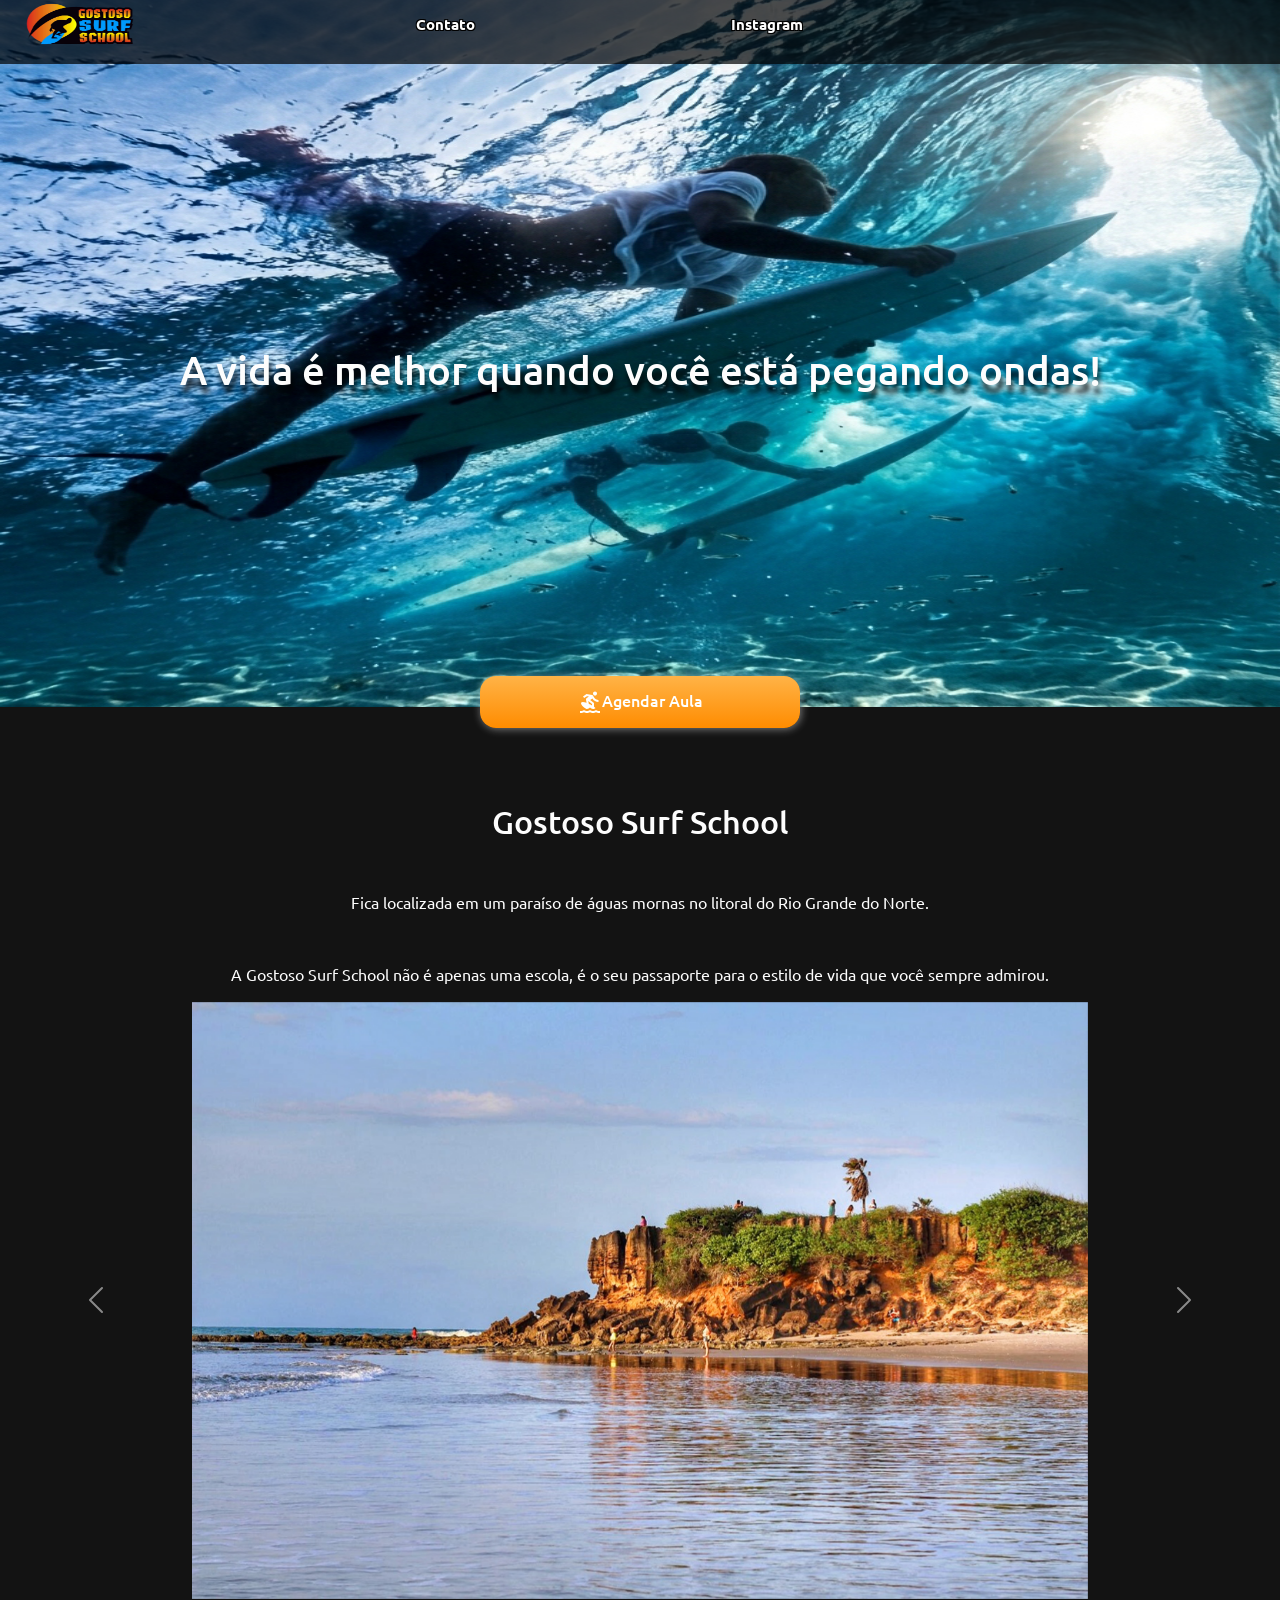
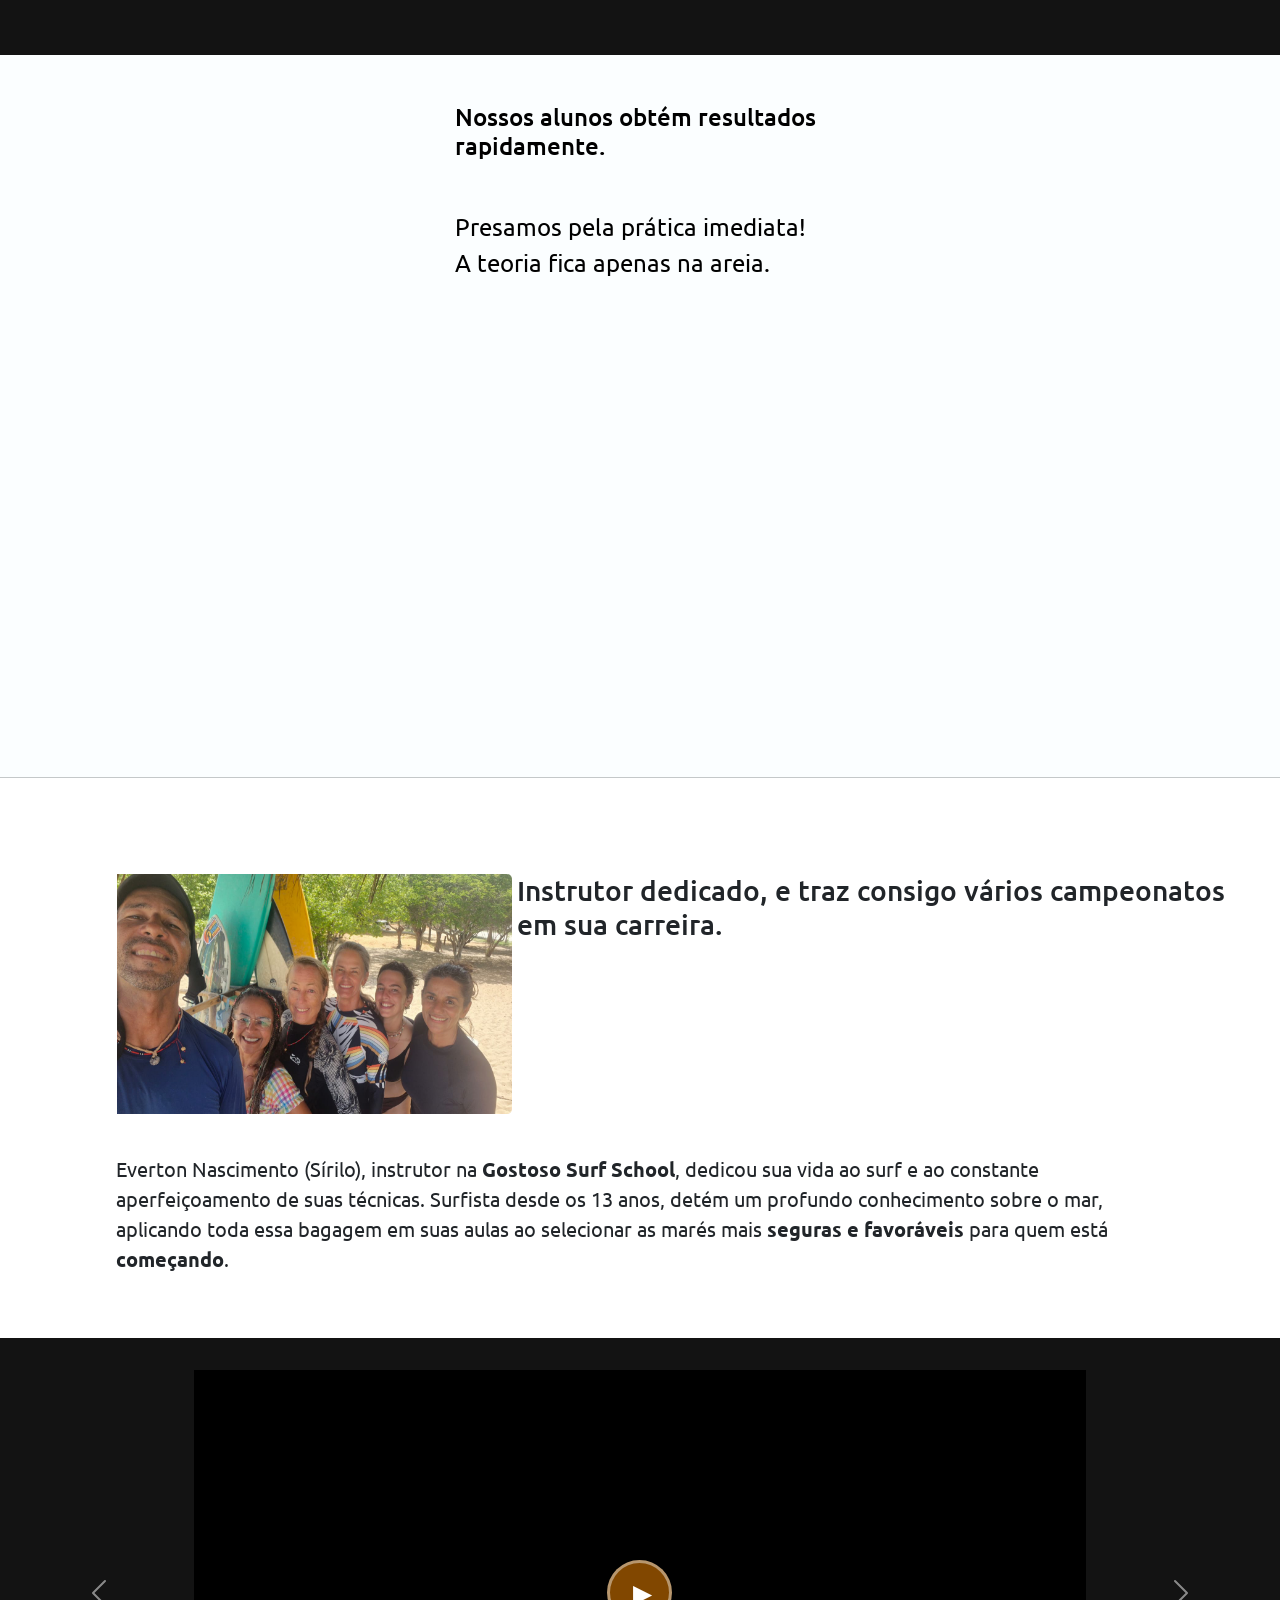
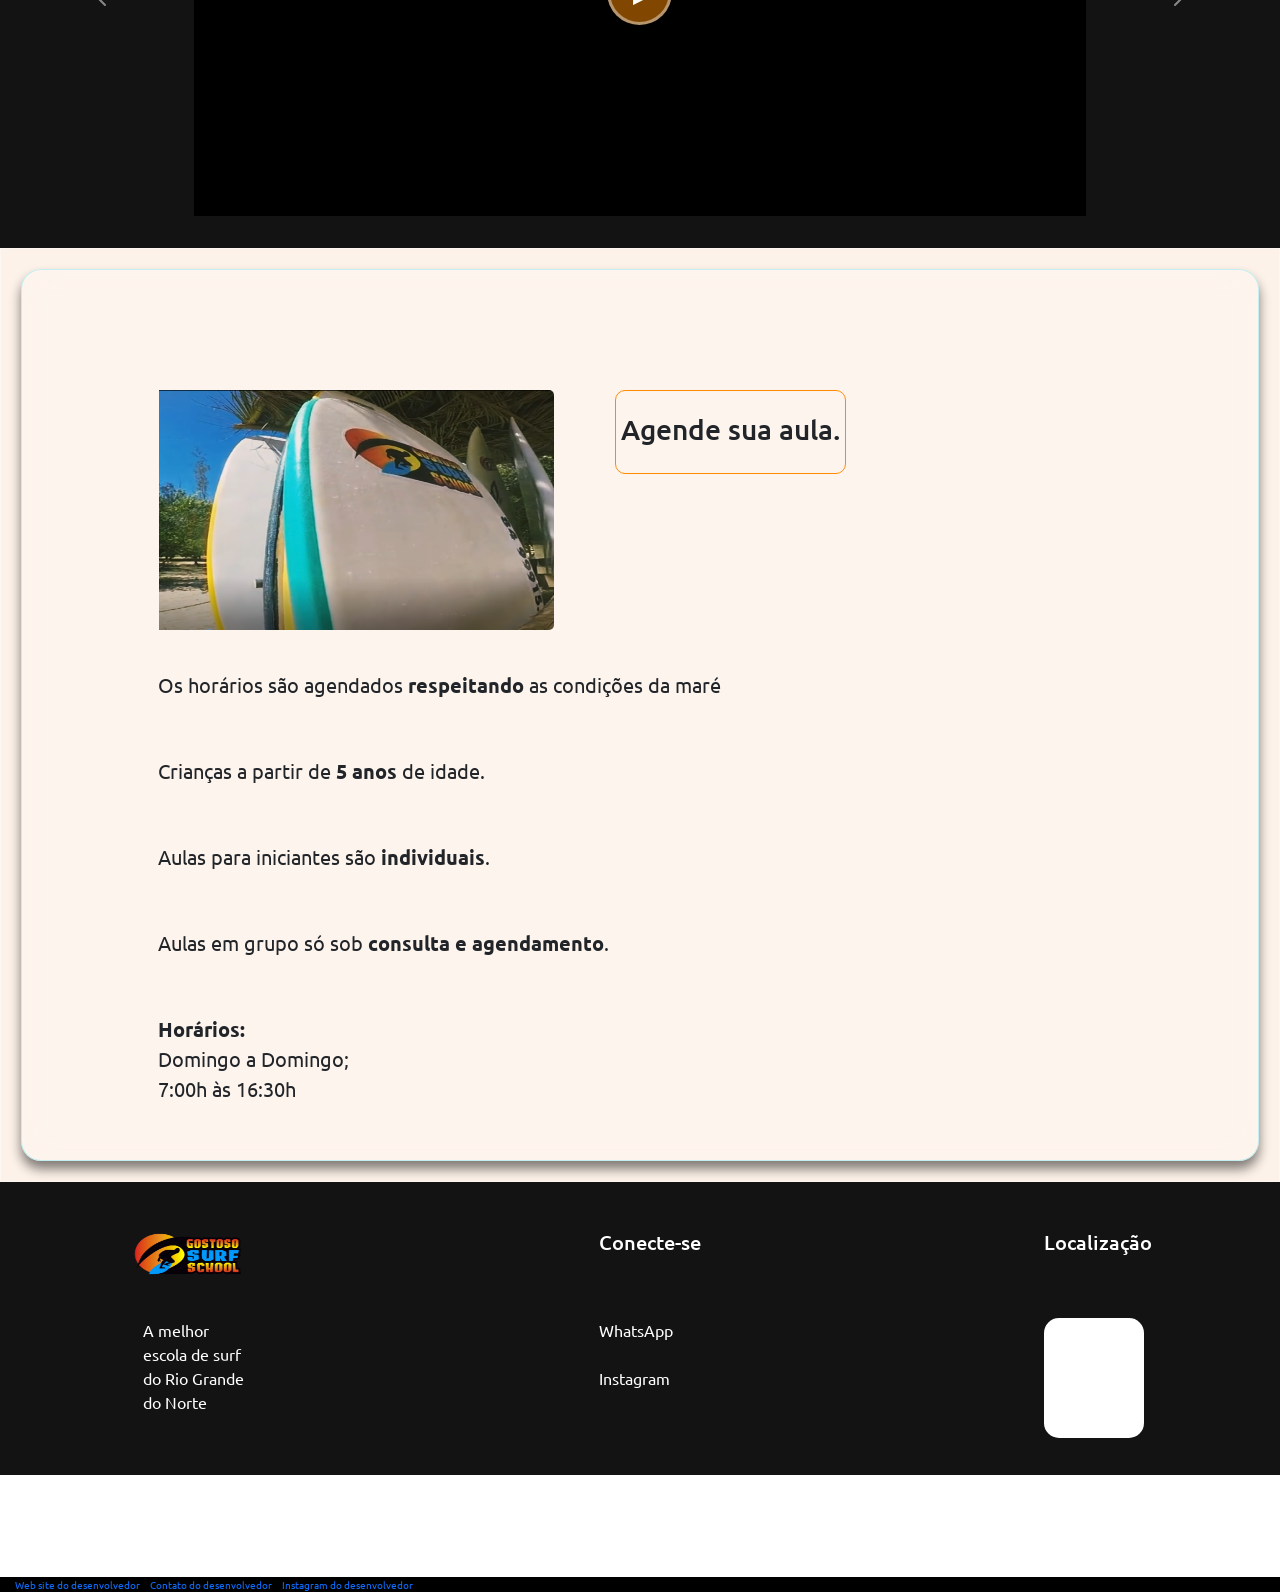
==== index.html @ 0715b65c "links" ====
<!DOCTYPE html>
<html lang="pt-BR">
<head>
    <meta charset="UTF-8">
    <meta name="viewport" content="width=device-width, initial-scale=1.0">
    
    <title>Gostoso Surf School | Aulas de Surf em São Miguel do Gostoso</title>

    <meta name="description" content="Aprenda a surfar no paraíso! Aulas de surf individuais e em grupo em São Miguel do Gostoso, RN. Instrutores experientes e foco em resultados rápidos. Agende agora!">

    <meta name="keywords" content="aula de surf, sao miguel do gostoso, escola de surf RN, aprender surfar, turismo Rio Grande do Norte">
    
    <meta property="og:title" content="Gostoso Surf School - Pegue sua primeira onda!">
    <meta property="og:description" content="Escola de Surf com instrutores profissionais em São Miguel do Gostoso.">
    <meta property="og:image" content="/BackgroundEraser_20260402_231720378.png">
    <meta property="og:url" content="https://gostososurfschool.com.br">

    <link rel="icon" type="image/png" href="BackgroundEraser_20260402_231720378.png">

    <link rel="preconnect" href="https://fonts.googleapis.com">
    <link rel="preconnect" href="https://fonts.gstatic.com" crossorigin>
    <link href="https://fonts.googleapis.com/css2?family=Roboto:ital,wght@0,100..900;1,100..900&family=Ubuntu:ital,wght@0,300;0,400;0,500;0,700;1,300;1,400;1,500;1,700&display=swap" rel="stylesheet">

    <link rel="stylesheet" href="css/bootstrap.min.css">

    <link rel="stylesheet" href="css/index.css">
</head>

<body>
    <div id="container">

        <div class="cabeçalho">
                <img id="logoimg" src="BackgroundEraser_20260402_231720378.png" alt="Logo Gostoso Surf School - Escola de Surf em São Miguel do Gostoso e Natal e Rio Grande Do Norte, aprenda a surfar com a gostoso surf school, escola de surf">

                <a href="https://wa.me/558499157137?text=Olá gostaria de agendar uma aula de surf com você, teria algum horário disponivel">Contato</a>
                <a href="https://www.instagram.com/gostososurfschoolsmg?utm_source=ig_web_button_share_sheet&igsh=ZDNlZDc0MzIxNw==">Instagram</a>

        </div>

        <section id="section1">
            

            <img id="imgsurf1" src="IMG_20260402_221854.png.jpeg" alt="Aluno aprendendo a surfar nas águas mornas do Rio Grande do Norte proxixo a Natal-RN em sao-miguel-do-gostoso">

            
        </section>

        <div>

            <header>
                <h1>
                    A vida é melhor quando você está pegando ondas!
                </h1> 
            </header>
            
            <!--a CTA e style-->
         <a href="https://wa.me/558499157137?text=Olá gostaria de agendar uma aula de surf com você, teria algum horário disponivel" style="text-decoration: none; display: flex; position: relative;   align-items: center;
            text-align: center;
            justify-content: center;">

                <div id="cta">
                    
                     <img id="surfing_24dp" src="surfing_24dp_1F1F1F_FILL0_wght400_GRAD0_opsz24.svg" alt="">
                     
                     <p style="padding-top: 12px;">
                        Agendar Aula
                     </p>
                
                </div>
           
            </a>
        </div>


        

        <section id="section2">


            <div id="copy1">
                <h2 class="p1">
                    Gostoso Surf School
                </h2>
                <p class="p1">
                    Fica localizada em um paraíso de águas mornas no litoral do Rio Grande do Norte.
                </p>

                <p class="p1">
                    A Gostoso Surf School não é apenas uma escola, é o seu passaporte para o estilo de vida que você sempre admirou.
                </p>


               
            </div>
            

            <div id="carouselExampleFade" class="carousel slide carousel-fade" data-bs-ride="carousel">
                <div class="carousel-inner">
                  <div class="carousel-item active">
                    <img src="praia-de-tourinhos-2-1.jpg" class="d-block w-100" alt="Nossa escola 'Gostos Surf School' fica na praia de Tourinhos no Rio Grande do Norte">
                  </div>
                  <div class="carousel-item">
                    <img src="sao-miguel-do-gostoso.webp" class="d-block w-100" alt="Esse paraíso de lindas praias e aguas mornas abriga a melhor escola de surf do Rio Grande do Norte RN Brasil BR a gostoso surf School que ensina seus alunos a surfar em tempo recorde">
                  </div>
                  <div class="carousel-item">
                    <img src="w=800.avif" class="d-block w-100" alt="È em uma praia de aguas azuís que que você irá aprender a surfar com a Gostoso Surf School que tem excelentes intsrutores">
                  </div>
                  <div class="carousel-item">
                    <img src="praias-sao-miguel-do-gostoso-4-1024x531.jpg" class="d-block w-100" alt="Beleza paradiziaca é o que terá ao aprender surfar com a Gostoso Surf School | aluguel de pranchas">
                  </div>
                  <div class="carousel-item">
                    <img src="SUP_Stand_Up_Paddle.webp" class="d-block w-100" alt="Aulas de stand up em praias paradiziacas é com a Gostoso Surf School, te ensinamos rapidamente | aluguel de pranchas">
                  </div>
                </div>
                <button class="carousel-control-prev" type="button" data-bs-target="#carouselExampleFade" data-bs-slide="prev">
                  <span class="carousel-control-prev-icon" aria-hidden="true"></span>
                  <span class="visually-hidden">Previous</span>
                </button>
                <button class="carousel-control-next" type="button" data-bs-target="#carouselExampleFade" data-bs-slide="next">
                  <span class="carousel-control-next-icon" aria-hidden="true"></span>
                  <span class="visually-hidden">Next</span>
                </button>
              </div>
            
              <br><br><br>
        </section>

        
   

    <section id="section3">

        <div id="copy2">
             <h2 class="p2">Nossos alunos obtém resultados rapidamente.</h2>
             <p class="p2">Presamos pela prática imediata! <br> A teoria fica apenas na areia.</p>
             
        </div>
        <video preload="metadata" id="video1" src="YouCut_20260402_192938660 (1).webm" autoplay loop muted playsinline></video>
   
        <hr>
    </section>


    <section id="section6">
        <div class="fotogrupo">
            <img src="gruposurf.jpeg" alt="escola de surf calorosa, criamos o sentimento de pertencimento, e buscamos lhe entrwgar ao mar de forma segura, somos uma escola especialista em segurança e resultados">
            <h3 id="">Instrutor dedicado, e traz consigo vários campeonatos em sua carreira.</h3>
        </div>

        <!--<p>
            Everton Oliveira (Sírilo) é instrutor na Gostoso Surf School. Dedicou sua vida ao 
            surf e ao aperfeiçoamento de suas técnicas. Surfista desde os treze anos de idade,
            possui uma vasta experiência e conhecimento sobre o mar, os quais aplica em suas
            aulas — inclusive escolhendo a maré mais favorável para que o iniciante tenha mais
            segurança.

        </p>-->

        <p class="instruttor">
            Everton Nascimento (Sírilo), instrutor na <strong>Gostoso Surf School</strong>, dedicou sua vida ao
             surf e ao constante aperfeiçoamento de suas técnicas. Surfista desde os 13 anos,
              detém um profundo conhecimento sobre o mar, aplicando toda essa bagagem em suas
               aulas ao selecionar as marés mais <strong>seguras e favoráveis</strong>  para quem está <strong>começando</strong>.
        </p>


        <br><br>
    </section>    

   

    <section id="section5">
        <div id="carouselExampleControlsNoTouching" class="carousel slide widthcarossel" data-bs-touch="false" data-bs-interval="false">
            <div class="carousel-inner">
                
                <div class="carousel-item active">
                    <div class="video-container">
                        <video preload="metadata" class="video-carousel" src="videopubli.mp4" playsinline></video>
                        <div class="play-button"></div>
                    </div>
                </div>
        
                <div class="carousel-item">
                    <div class="video-container">
                        <video preload="metadata" class="video-carousel" src="videopubli2.mp4" playsinline></video>
                        <div class="play-button"></div>
                    </div>
                </div>

            </div>
        
            <button class="carousel-control-prev" type="button" data-bs-target="#carouselExampleControlsNoTouching" data-bs-slide="prev">
                <span class="carousel-control-prev-icon" aria-hidden="true"></span>
            </button>
            <button class="carousel-control-next" type="button" data-bs-target="#carouselExampleControlsNoTouching" data-bs-slide="next">
                <span class="carousel-control-next-icon" aria-hidden="true"></span>
            </button>
        </div>
    </section>


    <section id="section4">
        <div id="colorsection"> 
            <div  class="fotogrupo">
                <img src="pranchas.png" alt="Pranchas de surf profissionais para alunos iniciantes, na gostoso surf school temos a prancha certa oara nosso aluno, somos uma excelente escola de surf, surfar em com a gostoso surf school, em sao-miguel-do-gostoso Rio Grande do Norte, Natal-RN">
                <h3 id="fazerbotão" onclick="clickAgendar()">
                     Agende sua aula.
                </h3>
            </div>

            <p class="instruttor">
                Os horários são agendados <strong>respeitando</strong>  as condições da maré
            </p>

            <p class="instruttor">
                Crianças a partir de <strong>5 anos</strong> de idade.
            </p>

            <p class="instruttor">
                Aulas para iniciantes são <strong>individuais</strong>.
            </p>

            <p class="instruttor">
                Aulas em grupo só sob <strong>consulta e agendamento</strong>.
            </p>

            <p class="instruttor">
                <strong>Horários:</strong> <br>
                Domingo a Domingo; <br>
                7:00h às 16:30h

            </p>

        </div>
    </section>


    <footer>

        <div id="texteimg2">
            <img id="logoimg2" src="BackgroundEraser_20260402_231720378.png" alt="A gostoso surf school é uma escola de surf muito boa que tem carinho e paciencia com seus alunos, e os ajudam a obter resultados rapidos, surf rapido">
            <p>A melhor escola de surf do Rio Grande do Norte</p>
        </div>

        <div class="divconectse">
            <h5>Conecte-se</h5> 
            <div>
                <a href="https://wa.me/558499157137?text=Olá gostaria de agendar uma aula de surf com você, teria algum horário disponivel">WhatsApp</a> <br><br>
                <a href="https://www.instagram.com/gostososurfschoolsmg?utm_source=ig_web_button_share_sheet&igsh=ZDNlZDc0MzIxNw==">Instagram</a>
            </div>
            
        </div>

        <div>
            <h5 style="color: white;">
                Localização
            </h5>
            <iframe src="https://www.google.com/maps/embed?pb=!1m18!1m12!1m3!1d3973.9972952316607!2d-35.70252242623555!3d-5.104133151715045!2m3!1f0!2f0!3f0!3m2!1i1024!2i768!4f13.1!3m3!1m2!1s0x7b40f69268ec9d5%3A0x9454bd896d7916ec!2sPraia%20de%20Tourinhos!5e0!3m2!1spt-BR!2sbr!4v1775324553392!5m2!1spt-BR!2sbr" width="600" height="450" style="border:0;" allowfullscreen="" loading="lazy" referrerpolicy="no-referrer-when-downgrade"></iframe>
        </div>
        
    </footer>

    <br><br><br>

    <div style=" padding-left: 15px; margin-top: 3em; text-decoration: none; display: flex; gap: 1em; flex-direction: row; font-size: 10px; background: black;">
        <a style="text-decoration: none;" href="https://oliveirastack.online/" target="_blank">Web site do desenvolvedor</a>
        <a style="text-decoration: none;" href="https://wa.me/5512996165593?text=Olá%20eu%20vi%20o%20site%20que%20desenvolveu%20para%20a%20Gostoso%20Surf%20School,%20gostaria%20de%20ver%20um%20orçamento" target="_blank">Contato do desenvolvedor</a>
        <a style="text-decoration: none;" href="https://www.instagram.com/oliveirastack?utm_source=ig_web_button_share_sheet&igsh=ZDNlZDc0MzIxNw==" target="_blank">Instagram do desenvolvedor</a>
    </div>


    <script src="/carrosselvideo.js"></script>
    <script src="js/bootstrap.bundle.min.js"></script>


    <!--
    <script type="application/ld+json">
        {
          "@context": "https://schema.org",
          "@type": "LocalBusiness",
          "name": "Gostoso Surf School",
          "image": "/BackgroundEraser_20260402_231720378.png",
          "@id": "",
          "url": "",
          "telephone": "+558499157137",
          "address": {
            "@type": "PostalAddress",
            "streetAddress": "Praia de Tourinhos São Miguel do Gostoso",
            "addressLocality": "São Miguel do Gostoso",
            "addressRegion": "RN",
            "addressCountry": "BR"
          },
          "geo": {
            "@type": "GeoCoordinates",
            "latitude": -5.1234,
            "longitude": -35.6789
          },
          "openingHoursSpecification": {
            "@type": "OpeningHoursSpecification",
            "dayOfWeek": [
              "Monday", "Tuesday", "Wednesday", "Thursday", "Friday", "Saturday", "Sunday"
            ],
            "opens": "07:00",
            "closes": "16:30"
          }
        }
        </script>
    -->

</div>
</body>

</html>
---- css/index.css ----
/*#container{
    margin: auto;
    max-width: 1440px;
    /*display: flex;
    align-items: center;
    /*position: relative;
    justify-content: center;
   
}*/


@media(min-width: 320px) and (max-width: 425px){

    body{
        font-family: "Ubuntu", sans-serif;
        font-weight: 400;
        font-style: normal;
        margin: 0;
    }
    
    #container{
        margin: auto;
        max-width: 1440px;
        /*display: flex;*/
        align-items: center;
        /*position: relative;*/
        justify-content: center;
        overflow: hidden;
        
    }


    .cabeçalho{
        display: flex;
        position: relative;
        justify-content: space-between;
        z-index: 2;
        gap: 1em;
        background: rgba(0, 0, 0, 0.7);
        width: 100%;
        height: 5em;
        align-items: center;
        margin-top: -1em;
        
    }

    .cabeçalho a{
        color: #fdfdfd;
        font-size: 15px;
        font-weight: 600;
        z-index: 1;
        text-decoration: none;
        text-shadow: 
        -1px -1px 0 #000,  
         1px -1px 0 #000,
        -1px  1px 0 #000,
         1px  1px 0 #000;
         margin-right: 15px;
    }

    /** {
        outline: 1px solid red !important;
    }*/


    #logoimg{
        
        align-items: center;
        width: 10em;
        height: 8em;
        position: relative;
        display: flex;
        /*margin-top: -3em;*/
        z-index: 1;
        
    }

   


    #imgsurf1{
        width: 100%;
        height: 100vh;
        /*height: 20em;*/
        position: relative;
        display: flex;
        z-index: 0;
        margin-top: -16em;
    }

    h1 {
        color: #fdfdfd;
        position: absolute; 
        top: 50%;           
        left: 50%;         
        transform: translate(-50%, -50%); 
        
        width: 90%;       
        margin: 0;          
        text-align: center;
        z-index: 3;
        font-size: 24px;    
        text-shadow: 2px 8px 5px rgba(0,0,0,0.8); 
        margin-top: -2em;
    }

    #section2{
        position: relative;
        z-index: 2;
        
    }

    

    #cta{
        /*background: orange;*/
        background: linear-gradient(180deg, #FFB347 0%, #FF8C00 100%);
  
        /*border-bottom: 3px solid #E67E22;*/
        box-shadow: 1px 1px 8px #fdfdfd75;
        transition: transform 0.2s;
        width: 10em;
        display: flex;
        text-decoration: none;
        color: white;
        font-weight: 500;
        align-items: center;
        text-align: center;
        justify-content: center;
        border-radius: 1em;
        position: relative;
        margin-top: -2em;
        z-index: 3;
    }

    #cta:hover {
        transform: scale(1.05);
    }

    #surfing_24dp{
        filter: invert(100%) brightness(200%);
    }
    

    #section2{
        width: 100%;
        height: auto;
        background: #131313;
        margin-top: -1.3em;
        position: relative;
    }

    #copy1{
        width: 100%;
        padding-left: 20%;
        justify-content: center;
        align-items: center;
        position: relative;
        overflow: hidden;
    }
    @media (max-width: 320px) {
        #copy1{
            padding-left: 10px;
            overflow: hidden;
        }
    }


    .p1{
        position: relative;
        color: #fdfdfd;
        justify-content: center;
        align-items: center;
        width: 17em;
        margin-top: 3em;
        z-index: 2;
    }
    
    #carouselExampleFade{
        display: flex;
        position: relative;
        margin-top: 5em;
        z-index: 1;
    }

    #section3 {
        position: relative;
        width: 100%;
        z-index: 2;
        background: rgb(251, 254, 255); 
        margin-top: -1em;
    }


    #copy2 {
        width: 100%;
        padding: 0 80px;         /* Espaçamento lateral fixo e seguro */
        display: flex;
        flex-direction: column;  /* Empilha H2 e P */
        align-items: flex-start; /* Alinha o texto à esquerda (ou center para centro) */
        box-sizing: border-box;
    }

    @media (max-width: 320px){
        #copy2 {
            width: 100%;
            padding: 0 20px;         /* Espaçamento lateral fixo e seguro */
            display: flex;
            flex-direction: column;  /* Empilha H2 e P */
            align-items: flex-start; /* Alinha o texto à esquerda (ou center para centro) */
            box-sizing: border-box;
        }
    }
    

    .p2 {
        color: #000;
        padding-top: 2em;
        padding: 2em 15px 0 15px; /* Topo, Direita, Baixo, Esquerda */
        width: 100%;             
        max-width: 400px;        
        margin: 0 auto;          
        text-align: left;        
        box-sizing: border-box;  
    }

    #video1{
        width: 100%;
        height: 20em;
        /*object-fit: cover;*/
        display: block;
        
    }

    .fotogrupo{
        display: flex;
        flex-direction: column;
        gap: 5px;
        padding-top: 5em;
        
        
    }

/*@media(min-width: 320px) and (max-width: 375px){
        .fotogrupo{
            display: flex;
            flex-direction: column;
            gap: 5px;
            padding-top: 5em;
        }
    }*/

    .fotogrupo img{
        padding-left: 5px;
        width: 15em;
        height: 10em;
        border-radius: 5px;
    }

    #fazerbotão{
        /*background: linear-gradient(135deg, #d6f8fac2 0%, #c4fafcc2 40%, #289498a6 100%);*/
        /*background: linear-gradient(135deg, #ffb247ac 0%, #ff8c00ac 100%);*/
        background: transparent;
        border: 1px solid #FF8C00;
        height: 2em;
        padding-top: 5px;
        text-align: center;
        justify-content: center;
        border-radius: 10px;
        cursor: pointer;
        transition: all 0.2s ease;
        /*#31e5ec*/
    }
    @media (max-width: 320px) {
        #fazerbotão{
            border: 1px solid #FF8C00;
            height: 1.5em;
            width: 10em;
            text-align: center;
            border-radius: 10px;
            
            /*#31e5ec*/
        }
    }

    #fazerbotão:hover {
        transform: translateY(-2px);
        background: linear-gradient(135deg, #FF8C00 0%, #FFB347 100%);
    }


    .instruttor{
        padding: 2em 15px 0 15px;
    }

    #section4{
        background: #FDF2E9;
        /*background: #fad6a4;*/
        backdrop-filter: blur(15px); 
        -webkit-backdrop-filter: blur(15px); 
        border: 1px solid rgba(255, 255, 255, 0.3);
    }

    /*#colorsection{
        background: #fad6a4;
        backdrop-filter: blur(15px); 
        -webkit-backdrop-filter: blur(15px); 
        border: 1px solid rgba(255, 255, 255, 0.3);
    }*/

    #colorsection {
        /* Um branco bem transparente */
        background: rgba(255, 255, 255, 0.2); 
        
        /* O efeito de desfoque - O coração do Glassmorphism */
        backdrop-filter: blur(15px); 
        -webkit-backdrop-filter: blur(15px); /* Suporte para Safari */
        
        /* Borda fina para dar profundidade e simular o corte do vidro */
        border: 1px solid rgba(106, 225, 249, 0.382);
        
        /* Uma sombra suave para descolar do fundo */
        box-shadow: 0 8px 12px 0 rgba(0, 0, 0, 0.499);
        
        /* Ajustes de espaçamento */
        padding: 40px 20px;
        border-radius: 20px; /* Bordas arredondadas combinam muito com esse efeito */
        margin: 20px;

       
        
        z-index: 2;
    }

   
    #section5{
        background: #131313;
        height: auto;
        padding-top: 2em;
        padding-bottom: 2em;
        padding-left: 3px;
        padding-right: 3px;
    }    

   

    /* Container que segura o vídeo e o botão */
    .video-container {
        position: relative;
         width: 100%;
         max-height: 500px; /* Ajuste conforme necessário */
         display: flex;
        justify-content: center;
        align-items: center;
        background: #000;
        overflow: hidden;
    }

    .video-carousel {
         width: 100%;
        height: auto;
        display: block;
    }

    /* Botão de Play Central */
    .play-button {
         position: absolute;
         width: 65px;
         height: 65px;
         background: rgba(255, 140, 0, 0.504); /* Laranja da logo */
         border: 3px solid #ffffff6d;
        border-radius: 50%;
        display: flex;
        justify-content: center;
        align-items: center;
        z-index: 10;
        cursor: pointer;
        transition: transform 0.2s, opacity 0.3s;
    }

    .play-button::after {
         content: '▶';
        color: white;
        font-size: 25px;
        margin-left: 5px; /* Ajuste fino para centralizar o triângulo */
    }

    /* Quando o vídeo estiver tocando, o botão some */
    .video-container.playing .play-button {
        opacity: 0;
        pointer-events: none; /* Permite clicar no vídeo para pausar */
    }

    /* Estilo do botão ao passar o mouse */
    .play-button:hover {
        transform: scale(1.1);
    }

footer{
    display: flex;
    background: #131313;
    width: 100%;
    height: auto;
    gap: 1em;
    padding-left: 5px;
    padding-top: 3em;
    padding-bottom: 2em;
}
@media(max-width: 320px){
    footer{
        display: flex;
        flex-direction: column;
        background: #131313;
        width: 100%;
        height: auto;
        gap: 1em;
        padding-left: 25px;
        padding-top: 10px;
    }
}

#logoimg2{
    margin-left: -35px;
    margin-top: -2.5em;
    width: 10em;
    height: 8em;
}
#texteimg2{
    color: white;
    width: 8em;
    padding-left: 15px;
}



.divconectse{
    color: white;
}

.divconectse div{
    padding-top: 3.5em;
}

.divconectse a{
    color: white;
    text-decoration: none;
}
.divconectse a:hover{
    color: aqua;
}

iframe {
    width: 100px;
    height: 120px;
    border: 0;
    /*filter: grayscale(100%) invert(90%) contrast(90%);*/ /* Deixa o mapa com visual moderno */
    border-radius: 15px;
    background-color: white;
    margin-top: 3.5em;
}


}

/*426px and 1024px*/
@media(min-width: 426px) and (max-width: 1024px){

    body{
        font-family: "Ubuntu", sans-serif;
        font-weight: 400;
        font-style: normal;
        margin: 0;
    }
    
    #container{
        margin: auto;
        max-width: 1440px;
        /*display: flex;*/
        align-items: center;
        /*position: relative;*/
        justify-content: center;
        overflow: hidden;
        
    }


    .cabeçalho{
        display: flex;
        /*justify-content: space-between;*/
        position: relative;
        z-index: 2;
        gap: 1em;
        background: rgba(0, 0, 0, 0.7);
        width: 100%;
        height: 5em;
        align-items: center;
        margin-top: -1em;
        padding-right: 25px;
        
    }

    .cabeçalho a{
        color: #fdfdfd;
        font-size: 15px;
        font-weight: 600;
        z-index: 1;
        text-decoration: none;
        text-shadow: 
        -1px -1px 0 #000,  
         1px -1px 0 #000,
        -1px  1px 0 #000,
         1px  1px 0 #000;
         /*margin-right: 15px;*/
         padding-left: 15rem;
         
    }
    @media (min-width: 768px) and (max-width: 800px){
        .cabeçalho a{
            color: #fdfdfd;
            font-size: 15px;
            font-weight: 600;
            z-index: 1;
            text-decoration: none;
            text-shadow: 
            -1px -1px 0 #000,  
             1px -1px 0 #000,
            -1px  1px 0 #000,
             1px  1px 0 #000;
             /*margin-right: 15px;*/
             padding-left: 15rem;
             padding-left: 5em;
             
        }
    }

    /** {
        outline: 1px solid red !important;
    }*/


    #logoimg{
        align-items: center;
        width: 10em;
        height: 8em;
        position: relative;
        display: flex;
        /*margin-top: -3em;*/
        z-index: 1;
        
    }

   


    #imgsurf1{
        width: 100%;
        height: 100vh;
        /*height: 20em;*/
        position: relative;
        display: flex;
        z-index: 0;
        margin-top: -16em;
    }

    h1 {
        color: #fdfdfd;
        position: absolute; 
        top: 50%;          
        left: 50%;          
        transform: translate(-50%, -50%); 
        
        width: 90%;         
        margin: 0;          
        text-align: center;
        z-index: 3;
        text-shadow: 2px 8px 5px rgba(0,0,0,0.8); 
        margin-top: -2em;
    }

    #section2{
        position: relative;
        z-index: 2;
        
    }

    

    #cta{
        /*background: orange;*/
        background: linear-gradient(180deg, #FFB347 0%, #FF8C00 100%);
  
        /*border-bottom: 3px solid #E67E22;*/
        box-shadow: 1px 1px 8px #fdfdfd75;
        transition: transform 0.2s;
        width: 20em;
        display: flex;
        text-decoration: none;
        color: white;
        font-weight: 500;
        align-items: center;
        text-align: center;
        justify-content: center;
        border-radius: 1em;
        position: relative;
        margin-top: -2em;
        z-index: 3;
    }

    #cta:hover {
        transform: scale(1.05);
    }

    #surfing_24dp{
        filter: invert(100%) brightness(200%);
    }
    

    #section2{
        width: 100%;
        height: auto;
        background: #131313;
        margin-top: -1.3em;
        position: relative;
    }

    #copy1{
        width: 100%;
        /*padding-left: 20%;*/
        justify-content: center;
        align-items: center;
        position: relative;
        overflow: hidden;
    }
   


    .p1{
        position: relative;
        color: #fdfdfd;
        justify-content: center;
        align-items: center;
        text-align: center;
        margin-top: 3em;
        z-index: 2;
    }

    @media(max-width: 850px){
        .p1{
            position: relative;
            color: #fdfdfd;
            justify-content: center;
            align-items: center;
            text-align: center;
            margin-top: 3em;
            z-index: 2;
            padding-left: 5em;
            padding-right: 5em;
        }
    }
    
    #carouselExampleFade{
        display: flex;
        position: relative;
        margin-top: 5em;
        z-index: 1;
    }

    #section3 {
        position: relative;
        width: 100%;
        z-index: 2;
        background: rgb(251, 254, 255); 
        margin-top: -1em;
    }


    #copy2 {
        width: 100%;
        padding: 0 80px;         /* Espaçamento lateral fixo e seguro */
        display: flex;
        flex-direction: column;  /* Empilha H2 e P */
        align-items: flex-start; /* Alinha o texto à esquerda (ou center para centro) */
        box-sizing: border-box;
    }



    .p2 {
        color: #000;
        padding-top: 2em;
        padding: 2em 15px 0 15px; /* Topo, Direita, Baixo, Esquerda */
        width: 100%;             
        max-width: 400px;        
        margin: 0 auto;          
        text-align: left;        
        box-sizing: border-box;  
        font-size: xx-large;
    }
   

    #video1{
        width: 100%;
        height: 30em;
        /*object-fit: cover;*/
        display: block;
        padding-top: 2em;
        border-radius: 5px;
        
    }

    @media(max-width: 850px){
        #video1{
            width: 100%;
            height: 25em;
            /*object-fit: cover;*/
            display: block;
            padding-top: 2em;
            border-radius: 5px;
            
        }
    }

    .fotogrupo{
        display: flex;
        gap: 5px;
        padding-top: 5em;
        padding-left: 7em;
        padding-right: 2em;
    }
    @media(max-width: 850px){
        .fotogrupo{
            display: flex;
            gap: 5px;
            padding-top: 5em;
            padding-left: 4em;
            padding-right: 1em;

        }
    }

    #h3dedicado{
       padding-left: 33em;
    }  

    .fotogrupo img{
        padding-left: 5px;
        width: 25em;
        height: 15em;
        border-radius: 5px;
    }
    

    #fazerbotão{
        /*background: linear-gradient(135deg, #d6f8fac2 0%, #c4fafcc2 40%, #289498a6 100%);*/
        /*background: linear-gradient(135deg, #ffb247ac 0%, #ff8c00ac 100%);*/
        background: transparent;
        border: 1px solid #FF8C00;
        height: 3em;
        text-align: center;
        justify-content: center;
        border-radius: 10px;
        cursor: pointer;
        transition: all 0.2s ease;
        /*#31e5ec*/
        padding-top: 0.8em;
        padding-left: 5px;
        padding-right: 5px;
        margin-left: 2em;
    }
    @media (max-width: 800px) {
        #fazerbotão{
            /*background: linear-gradient(135deg, #d6f8fac2 0%, #c4fafcc2 40%, #289498a6 100%);*/
            /*background: linear-gradient(135deg, #ffb247ac 0%, #ff8c00ac 100%);*/
            background: transparent;
            border: 1px solid #FF8C00;
            height: 3em;
            text-align: center;
            justify-content: center;
            border-radius: 10px;
            cursor: pointer;
            transition: all 0.2s ease;
            /*#31e5ec*/
            padding-top: 0.5em;
            padding-left: 5px;
            padding-right: 5px;
            margin-left: 1em;

        }
    }

    #fazerbotão:hover {
        transform: translateY(-2px);
        background: linear-gradient(135deg, #FF8C00 0%, #FFB347 100%);
    }


    .instruttor{
        padding: 2em 5em 0 5.8em;
        font-size: 20px;
    }
    @media(max-width: 850px){
        .instruttor{
            padding: 2em 5em 0 3.6em;
            font-size: 20px;
        }
    }

    #section4{
        background: #FDF2E9;
        /*background: #fad6a4;*/
        backdrop-filter: blur(15px); 
        -webkit-backdrop-filter: blur(15px); 
        border: 1px solid rgba(255, 255, 255, 0.3);
    }

    /*#colorsection{
        background: #fad6a4;
        backdrop-filter: blur(15px); 
        -webkit-backdrop-filter: blur(15px); 
        border: 1px solid rgba(255, 255, 255, 0.3);
    }*/

    #colorsection {
        /* Um branco bem transparente */
        background: rgba(255, 255, 255, 0.2); 
        
        /* O efeito de desfoque - O coração do Glassmorphism */
        backdrop-filter: blur(15px); 
        -webkit-backdrop-filter: blur(15px); /* Suporte para Safari */
        
        /* Borda fina para dar profundidade e simular o corte do vidro */
        border: 1px solid rgba(106, 225, 249, 0.382);
        
        /* Uma sombra suave para descolar do fundo */
        box-shadow: 0 8px 12px 0 rgba(0, 0, 0, 0.499);
        
        /* Ajustes de espaçamento */
        padding: 40px 20px;
        border-radius: 20px; /* Bordas arredondadas combinam muito com esse efeito */
        margin: 20px;

       
        
        z-index: 2;
    }

   
    #section5{
        background: #131313;
        height: auto;
        padding-top: 2em;
        padding-bottom: 2em;
        padding-left: 3px;
        padding-right: 3px;
    }    

   

    /* Container que segura o vídeo e o botão */
    .video-container {
        position: relative;
         width: 100%;
         max-height: 500px; /* Ajuste conforme necessário */
         display: flex;
        justify-content: center;
        align-items: center;
        background: #000;
        overflow: hidden;
    }

    .video-carousel {
         width: 100%;
        height: auto;
        display: block;
    }

    /* Botão de Play Central */
    .play-button {
         position: absolute;
         width: 65px;
         height: 65px;
         background: rgba(255, 140, 0, 0.504); /* Laranja da logo */
         border: 3px solid #ffffff6d;
        border-radius: 50%;
        display: flex;
        justify-content: center;
        align-items: center;
        z-index: 10;
        cursor: pointer;
        transition: transform 0.2s, opacity 0.3s;
    }

    .play-button::after {
         content: '▶';
        color: white;
        font-size: 25px;
        margin-left: 5px; /* Ajuste fino para centralizar o triângulo */
    }

    /* Quando o vídeo estiver tocando, o botão some */
    .video-container.playing .play-button {
        opacity: 0;
        pointer-events: none; /* Permite clicar no vídeo para pausar */
    }

    /* Estilo do botão ao passar o mouse */
    .play-button:hover {
        transform: scale(1.1);
    }

footer{
    display: flex;
    justify-content: space-between;
    background: #131313;
    width: 100%;
    height: auto;
    gap: 1em;
    padding-left: 5px;
    padding-top: 3em;
    padding-bottom: 2em;
    padding-left: 8em;
    padding-right: 8em;
}


#logoimg2{
    margin-left: -35px;
    margin-top: -2.5em;
    width: 10em;
    height: 8em;
}
#texteimg2{
    color: white;
    width: 8em;
    padding-left: 15px;
}



.divconectse{
    color: white;
}

.divconectse div{
    padding-top: 3.5em;
}

.divconectse a{
    color: white;
    text-decoration: none;
}
.divconectse a:hover{
    color: aqua;
}

iframe {
    width: 100px;
    height: 120px;
    border: 0;
    /*filter: grayscale(100%) invert(90%) contrast(90%);*/ /* Deixa o mapa com visual moderno */
    border-radius: 15px;
    background-color: white;
    margin-top: 3.5em;
}


}


/*1025 and 1366*/
@media(min-width: 1025px) and (max-width: 1366px){

    body{
        font-family: "Ubuntu", sans-serif;
        font-weight: 400;
        font-style: normal;
        margin: 0;
    }
    
    #container{
        margin: auto;
        max-width: 1366px;
        /*display: flex;*/
        align-items: center;
        /*position: relative;*/
        justify-content: center;
        overflow: hidden;
        
    }


    .cabeçalho{
        display: flex;
        /*justify-content: space-between;*/
        position: relative;
        z-index: 2;
        gap: 1em;
        background: rgba(0, 0, 0, 0.7);
        width: 100%;
        height: 5em;
        align-items: center;
        margin-top: -1em;
        padding-right: 25px;
        
    }

    .cabeçalho a{
        color: #fdfdfd;
        font-size: 15px;
        font-weight: 600;
        z-index: 1;
        text-decoration: none;
        text-shadow: 
        -1px -1px 0 #000,  
         1px -1px 0 #000,
        -1px  1px 0 #000,
         1px  1px 0 #000;
         /*margin-right: 15px;*/
         padding-left: 15rem;
         
    }
 

    /** {
        outline: 1px solid red !important;
    }*/


    #logoimg{
        align-items: center;
        width: 10em;
        height: 8em;
        position: relative;
        display: flex;
        /*margin-top: -3em;*/
        z-index: 1;
        
    }

   


    #imgsurf1{
        width: 100%;
        height: 100vh;
        /*height: 20em;*/
        position: relative;
        display: flex;
        z-index: 0;
        margin-top: -16em;
    }

    h1 {
        color: #fdfdfd;
        position: absolute; 
        top: 50%;          
        left: 50%;          
        transform: translate(-50%, -50%); 
        
        width: 90%;         
        margin: 0;          
        text-align: center;
        z-index: 3;
        text-shadow: 2px 8px 5px rgba(0,0,0,0.8); 
        margin-top: -2em;
    }

    #section2{
        position: relative;
        z-index: 2;
        
    }

    

    #cta{
        /*background: orange;*/
        background: linear-gradient(180deg, #FFB347 0%, #FF8C00 100%);
  
        /*border-bottom: 3px solid #E67E22;*/
        box-shadow: 1px 1px 8px #fdfdfd75;
        transition: transform 0.2s;
        width: 20em;
        display: flex;
        text-decoration: none;
        color: white;
        font-weight: 500;
        align-items: center;
        text-align: center;
        justify-content: center;
        border-radius: 1em;
        position: relative;
        margin-top: -2em;
        z-index: 3;
    }

    #cta:hover {
        transform: scale(1.05);
    }

    #surfing_24dp{
        filter: invert(100%) brightness(200%);
    }
    

    #section2{
        width: 100%;
        height: auto;
        background: #131313;
        margin-top: -1.3em;
        position: relative;
    }

    #copy1{
        width: 100%;
        /*padding-left: 20%;*/
        justify-content: center;
        align-items: center;
        position: relative;
        overflow: hidden;
    }
   


    .p1{
        position: relative;
        color: #fdfdfd;
        justify-content: center;
        align-items: center;
        text-align: center;
        margin-top: 3em;
        z-index: 2;
    }



    
    
   

    #carouselExampleFade{
        display: flex;
         justify-content: center !important;
        align-items: center !important;
        text-align: center;
        position: relative;
    }
   
    
    /*#carouselExampleFade{
        display: flex;
        position: relative;
        margin-top: 5em;
        z-index: 1;
    }*/



    #section3 {
        position: relative;
        width: 100%;
        z-index: 2;
        background: rgb(251, 254, 255); 
        margin-top: -1em;
    }


    #copy2 {
        width: 100%;
        padding: 0 80px;         /* Espaçamento lateral fixo e seguro */
        display: flex;
        flex-direction: column;  /* Empilha H2 e P */
        align-items: flex-start; /* Alinha o texto à esquerda (ou center para centro) */
        box-sizing: border-box;
    }



    .p2 {
        color: #000;
        padding-top: 2em;
        padding: 2em 15px 0 15px; /* Topo, Direita, Baixo, Esquerda */
        width: 100%;             
        max-width: 400px;        
        margin: 0 auto;          
        text-align: left;        
        box-sizing: border-box;  
        font-size: x-large;
    }
   

    #video1{
        width: 100%;
        height: 30em;
        /*object-fit: cover;*/
        display: block;
        padding-top: 2em;
        border-radius: 5px;
        
    }

   

    .fotogrupo{
        display: flex;
        gap: 5px;
        padding-top: 5em;
        padding-left: 7em;
        padding-right: 2em;
    }
    

    #h3dedicado{
       padding-left: 33em;
    }  

    .fotogrupo img{
        padding-left: 5px;
        width: 25em;
        height: 15em;
        border-radius: 5px;
    }
    

    #fazerbotão{
        /*background: linear-gradient(135deg, #d6f8fac2 0%, #c4fafcc2 40%, #289498a6 100%);*/
        /*background: linear-gradient(135deg, #ffb247ac 0%, #ff8c00ac 100%);*/
        background: transparent;
        border: 1px solid #FF8C00;
        height: 3em;
        text-align: center;
        justify-content: center;
        border-radius: 10px;
        cursor: pointer;
        transition: all 0.2s ease;
        /*#31e5ec*/
        padding-top: 0.8em;
        padding-left: 5px;
        padding-right: 5px;
        margin-left: 2em;
    }
 

    #fazerbotão:hover {
        transform: translateY(-2px);
        background: linear-gradient(135deg, #FF8C00 0%, #FFB347 100%);
    }


    .instruttor{
        padding: 2em 5em 0 5.8em;
        font-size: 20px;
    }
   

    #section4{
        background: #FDF2E9;
        /*background: #fad6a4;*/
        backdrop-filter: blur(15px); 
        -webkit-backdrop-filter: blur(15px); 
        border: 1px solid rgba(255, 255, 255, 0.3);
    }

    /*#colorsection{
        background: #fad6a4;
        backdrop-filter: blur(15px); 
        -webkit-backdrop-filter: blur(15px); 
        border: 1px solid rgba(255, 255, 255, 0.3);
    }*/

    #colorsection {
        /* Um branco bem transparente */
        background: rgba(255, 255, 255, 0.2); 
        
        /* O efeito de desfoque - O coração do Glassmorphism */
        backdrop-filter: blur(15px); 
        -webkit-backdrop-filter: blur(15px); /* Suporte para Safari */
        
        /* Borda fina para dar profundidade e simular o corte do vidro */
        border: 1px solid rgba(106, 225, 249, 0.382);
        
        /* Uma sombra suave para descolar do fundo */
        box-shadow: 0 8px 12px 0 rgba(0, 0, 0, 0.499);
        
        /* Ajustes de espaçamento */
        padding: 40px 20px;
        border-radius: 20px; /* Bordas arredondadas combinam muito com esse efeito */
        margin: 20px;

       
        
        z-index: 2;
    }

   
    #section5{
        background: #131313;
        height: auto;
        padding-top: 2em;
        padding-bottom: 2em;
        padding-left: 3px;
        padding-right: 3px;
        
    }    

    .widthcarossel{
        display: flex;
         justify-content: center !important;
        align-items: center !important;
        text-align: center;
        position: relative;
    }

    .carousel-inner{
        width: 70%;
       
    }
   

    /* Container que segura o vídeo e o botão */
    .video-container {
        position: relative;
         width: 100%;
         max-height: 500px; /* Ajuste conforme necessário */
         display: flex;
        justify-content: center;
        align-items: center;
        background: #000;
        overflow: hidden;
    }

    .video-carousel {
         width: 100%;
        height: auto;
        display: block;
    }

    /* Botão de Play Central */
    .play-button {
         position: absolute;
         width: 65px;
         height: 65px;
         background: rgba(255, 140, 0, 0.504); /* Laranja da logo */
         border: 3px solid #ffffff6d;
        border-radius: 50%;
        display: flex;
        justify-content: center;
        align-items: center;
        z-index: 10;
        cursor: pointer;
        transition: transform 0.2s, opacity 0.3s;
    }

    .play-button::after {
         content: '▶';
        color: white;
        font-size: 25px;
        margin-left: 5px; /* Ajuste fino para centralizar o triângulo */
    }

    /* Quando o vídeo estiver tocando, o botão some */
    .video-container.playing .play-button {
        opacity: 0;
        pointer-events: none; /* Permite clicar no vídeo para pausar */
    }

    /* Estilo do botão ao passar o mouse */
    .play-button:hover {
        transform: scale(1.1);
    }

footer{
    display: flex;
    justify-content: space-between;
    background: #131313;
    width: 100%;
    height: auto;
    gap: 1em;
    padding-left: 5px;
    padding-top: 3em;
    padding-bottom: 2em;
    padding-left: 8em;
    padding-right: 8em;
}


#logoimg2{
    margin-left: -35px;
    margin-top: -2.5em;
    width: 10em;
    height: 8em;
}
#texteimg2{
    color: white;
    width: 8em;
    padding-left: 15px;
}



.divconectse{
    color: white;
}

.divconectse div{
    padding-top: 3.5em;
}

.divconectse a{
    color: white;
    text-decoration: none;
}
.divconectse a:hover{
    color: aqua;
}

iframe {
    width: 100px;
    height: 120px;
    border: 0;
    /*filter: grayscale(100%) invert(90%) contrast(90%);*/ /* Deixa o mapa com visual moderno */
    border-radius: 15px;
    background-color: white;
    margin-top: 3.5em;
}


}


/*1367 and 2560*/

@media(min-width: 1367px) and (max-width: 2560px){

    body{
        font-family: "Ubuntu", sans-serif;
        font-weight: 400;
        font-style: normal;
        margin: 0;
        
        
    }
    
    #container{
        margin: auto;
        max-width: 1366px;
        /*display: flex;*/
        align-items: center;
        /*position: relative;*/
        justify-content: center;
        overflow: hidden;
        border: 1px solid black;
        
    }


    .cabeçalho{
        display: flex;
        /*justify-content: space-between;*/
        position: relative;
        z-index: 2;
        gap: 1em;
        background: rgba(0, 0, 0, 0.7);
        width: 100%;
        height: 5em;
        align-items: center;
        margin-top: -1em;
        padding-right: 25px;
        
    }

    .cabeçalho a{
        color: #fdfdfd;
        font-size: 15px;
        font-weight: 600;
        z-index: 1;
        text-decoration: none;
        text-shadow: 
        -1px -1px 0 #000,  
         1px -1px 0 #000,
        -1px  1px 0 #000,
         1px  1px 0 #000;
         /*margin-right: 15px;*/
         padding-left: 15rem;
         
    }
 

    /** {
        outline: 1px solid red !important;
    }*/


    #logoimg{
        align-items: center;
        width: 10em;
        height: 8em;
        position: relative;
        display: flex;
        /*margin-top: -3em;*/
        z-index: 1;
        
    }

   


    #imgsurf1{
        width: 100%;
        height: 60vh;
        /*height: 20em;*/
        position: relative;
        display: flex;
        z-index: 0;
        margin-top: -16em;
    }

    h1 {
        color: #fdfdfd;
        position: absolute; 
        top: 50%;          
        left: 50%;          
        transform: translate(-50%, -50%); 
        
        width: 90%;         
                 
        text-align: center;
        z-index: 3;
        text-shadow: 2px 8px 5px rgba(0,0,0,0.8); 
        margin-top: -9em;
    }

   

     #section2{
        width: 100%;
        max-width: 1366px;
        height: auto;
        background: #131313;
        margin-top: -1.3em;
        position: relative;
    }

    #cta{
        /*background: orange;*/
        background: linear-gradient(180deg, #FFB347 0%, #FF8C00 100%);
  
        /*border-bottom: 3px solid #E67E22;*/
        box-shadow: 1px 1px 8px #fdfdfd75;
        transition: transform 0.2s;
        width: 20em;
        display: flex;
        text-decoration: none;
        color: white;
        font-weight: 500;
        align-items: center;
        text-align: center;
        justify-content: center;
        border-radius: 1em;
        position: relative;
        margin-top: -2em;
        z-index: 3;
    }

    #cta:hover {
        transform: scale(1.05);
    }

    #surfing_24dp{
        filter: invert(100%) brightness(200%);
    }
    

   

    #copy1{
        width: 100%;
        /*padding-left: 20%;*/
        justify-content: center;
        align-items: center;
        position: relative;
        overflow: hidden;
    }
   


    .p1{
        position: relative;
        color: #fdfdfd;
        justify-content: center;
        align-items: center;
        text-align: center;
        margin-top: 3em;
        z-index: 2;
    }



    
    
   

    #carouselExampleFade{
        display: flex;
         justify-content: center !important;
        align-items: center !important;
        text-align: center;
        position: relative;
    }
   
    
    /*#carouselExampleFade{
        display: flex;
        position: relative;
        margin-top: 5em;
        z-index: 1;
    }*/



    #section3 {
        position: relative;
        width: 100%;
        z-index: 2;
        background: rgb(251, 254, 255); 
        margin-top: -1em;
    }


    #copy2 {
        width: 100%;
        padding: 0 80px;         /* Espaçamento lateral fixo e seguro */
        display: flex;
        flex-direction: column;  /* Empilha H2 e P */
        align-items: flex-start; /* Alinha o texto à esquerda (ou center para centro) */
        box-sizing: border-box;
    }



    .p2 {
        color: #000;
        padding-top: 2em;
        padding: 2em 15px 0 15px; /* Topo, Direita, Baixo, Esquerda */
        width: 100%;             
        max-width: 400px;        
        margin: 0 auto;          
        text-align: left;        
        box-sizing: border-box;  
        font-size: x-large;
    }
   

    #video1{
        width: 100%;
        height: 30em;
        /*object-fit: cover;*/
        display: block;
        padding-top: 2em;
        border-radius: 5px;
        
    }

   

    .fotogrupo{
        display: flex;
        gap: 5px;
        padding-top: 5em;
        padding-left: 18em;
        padding-right: 2em;
    }

    .instruttor{
        padding: 2em 10em 0 15em;
        font-size: 20px;
    }
     

    .fotogrupo img{
        padding-left: 5px;
        width: 25em;
        height: 15em;
        border-radius: 5px;
    }
    

    #fazerbotão{
        /*background: linear-gradient(135deg, #d6f8fac2 0%, #c4fafcc2 40%, #289498a6 100%);*/
        /*background: linear-gradient(135deg, #ffb247ac 0%, #ff8c00ac 100%);*/
        background: transparent;
        border: 1px solid #FF8C00;
        height: 3em;
        text-align: center;
        justify-content: center;
        border-radius: 10px;
        cursor: pointer;
        transition: all 0.2s ease;
        /*#31e5ec*/
        padding-top: 0.8em;
        padding-left: 5px;
        padding-right: 5px;
        margin-left: 2em;
    }
 

    #fazerbotão:hover {
        transform: translateY(-2px);
        background: linear-gradient(135deg, #FF8C00 0%, #FFB347 100%);
    }


    
   

    #section4{
        background: #FDF2E9;
        /*background: #fad6a4;*/
        backdrop-filter: blur(15px); 
        -webkit-backdrop-filter: blur(15px); 
        border: 1px solid rgba(255, 255, 255, 0.3);
    }

    /*#colorsection{
        background: #fad6a4;
        backdrop-filter: blur(15px); 
        -webkit-backdrop-filter: blur(15px); 
        border: 1px solid rgba(255, 255, 255, 0.3);
    }*/

    #colorsection {
        /* Um branco bem transparente */
        background: rgba(255, 255, 255, 0.2); 
        
        /* O efeito de desfoque - O coração do Glassmorphism */
        backdrop-filter: blur(15px); 
        -webkit-backdrop-filter: blur(15px); /* Suporte para Safari */
        
        /* Borda fina para dar profundidade e simular o corte do vidro */
        border: 1px solid rgba(106, 225, 249, 0.382);
        
        /* Uma sombra suave para descolar do fundo */
        box-shadow: 0 8px 12px 0 rgba(0, 0, 0, 0.499);
        
        /* Ajustes de espaçamento */
        padding: 40px 20px;
        border-radius: 20px; /* Bordas arredondadas combinam muito com esse efeito */
        margin: 20px;

       
        
        z-index: 2;
    }

   
    #section5{
        
        background: #131313;
        height: auto;
        padding-top: 2em;
        padding-bottom: 2em;
        padding-left: 3px;
        padding-right: 3px;
        
    }    

    .widthcarossel{
        display: flex;
         justify-content: center !important;
        align-items: center !important;
        text-align: center;
        position: relative;
    }

    .carousel-inner{
        width: 70%;
       
    }
   

    /* Container que segura o vídeo e o botão */
    .video-container {
        position: relative;
         width: 100%;
         max-height: 500px; /* Ajuste conforme necessário */
         display: flex;
        justify-content: center;
        align-items: center;
        background: #000;
        overflow: hidden;
    }

    .video-carousel {
         width: 100%;
        height: auto;
        display: block;
    }

    /* Botão de Play Central */
    .play-button {
         position: absolute;
         width: 65px;
         height: 65px;
         background: rgba(255, 140, 0, 0.504); /* Laranja da logo */
         border: 3px solid #ffffff6d;
        border-radius: 50%;
        display: flex;
        justify-content: center;
        align-items: center;
        z-index: 10;
        cursor: pointer;
        transition: transform 0.2s, opacity 0.3s;
    }

    .play-button::after {
         content: '▶';
        color: white;
        font-size: 25px;
        margin-left: 5px; /* Ajuste fino para centralizar o triângulo */
    }

    /* Quando o vídeo estiver tocando, o botão some */
    .video-container.playing .play-button {
        opacity: 0;
        pointer-events: none; /* Permite clicar no vídeo para pausar */
    }

    /* Estilo do botão ao passar o mouse */
    .play-button:hover {
        transform: scale(1.1);
    }

footer{
    display: flex;
    justify-content: space-between;
    background: #131313;
    width: 100%;
    height: auto;
    gap: 1em;
    padding-left: 5px;
    padding-top: 3em;
    padding-bottom: 2em;
    padding-left: 8em;
    padding-right: 8em;
}


#logoimg2{
    margin-left: -35px;
    margin-top: -2.5em;
    width: 10em;
    height: 8em;
}
#texteimg2{
    color: white;
    width: 8em;
    padding-left: 15px;
}



.divconectse{
    color: white;
}

.divconectse div{
    padding-top: 3.5em;
}

.divconectse a{
    color: white;
    text-decoration: none;
}
.divconectse a:hover{
    color: aqua;
}

iframe {
    width: 100px;
    height: 120px;
    border: 0;
    /*filter: grayscale(100%) invert(90%) contrast(90%);*/ /* Deixa o mapa com visual moderno */
    border-radius: 15px;
    background-color: white;
    margin-top: 3.5em;
}


}
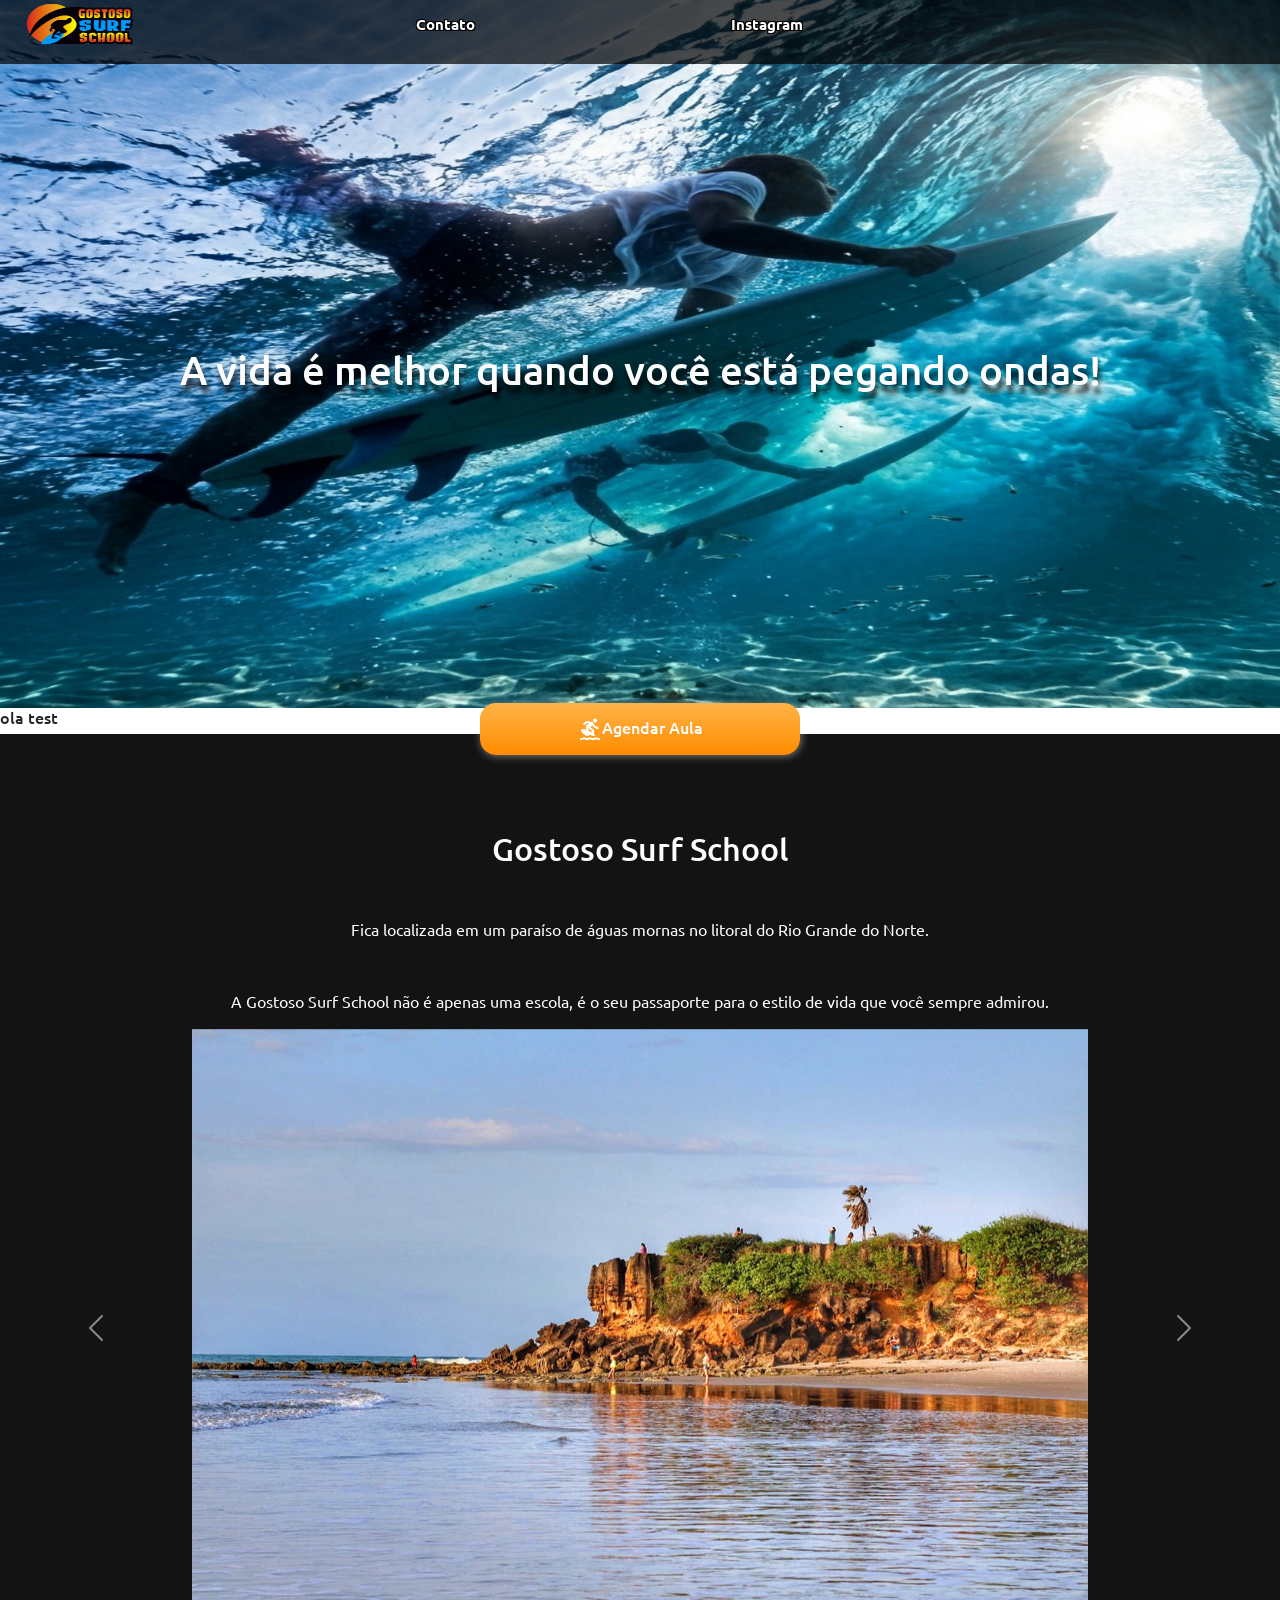
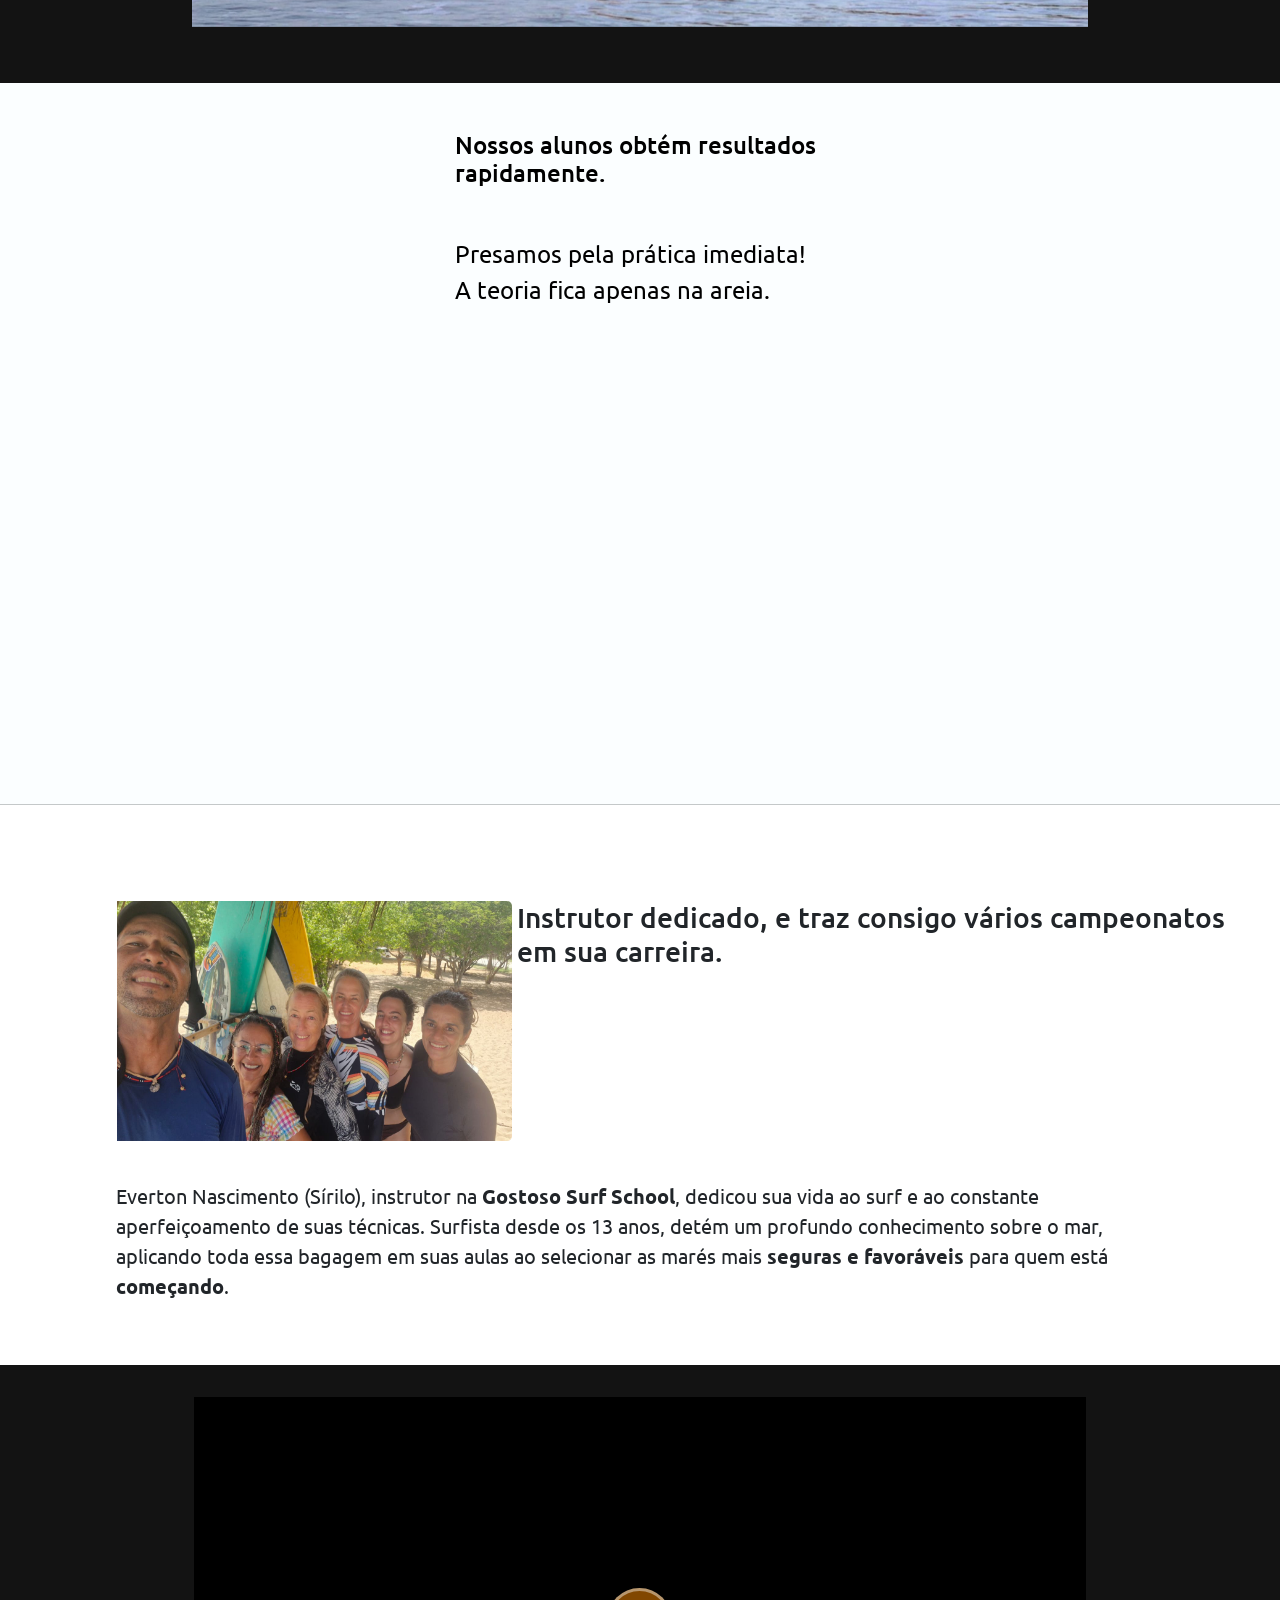
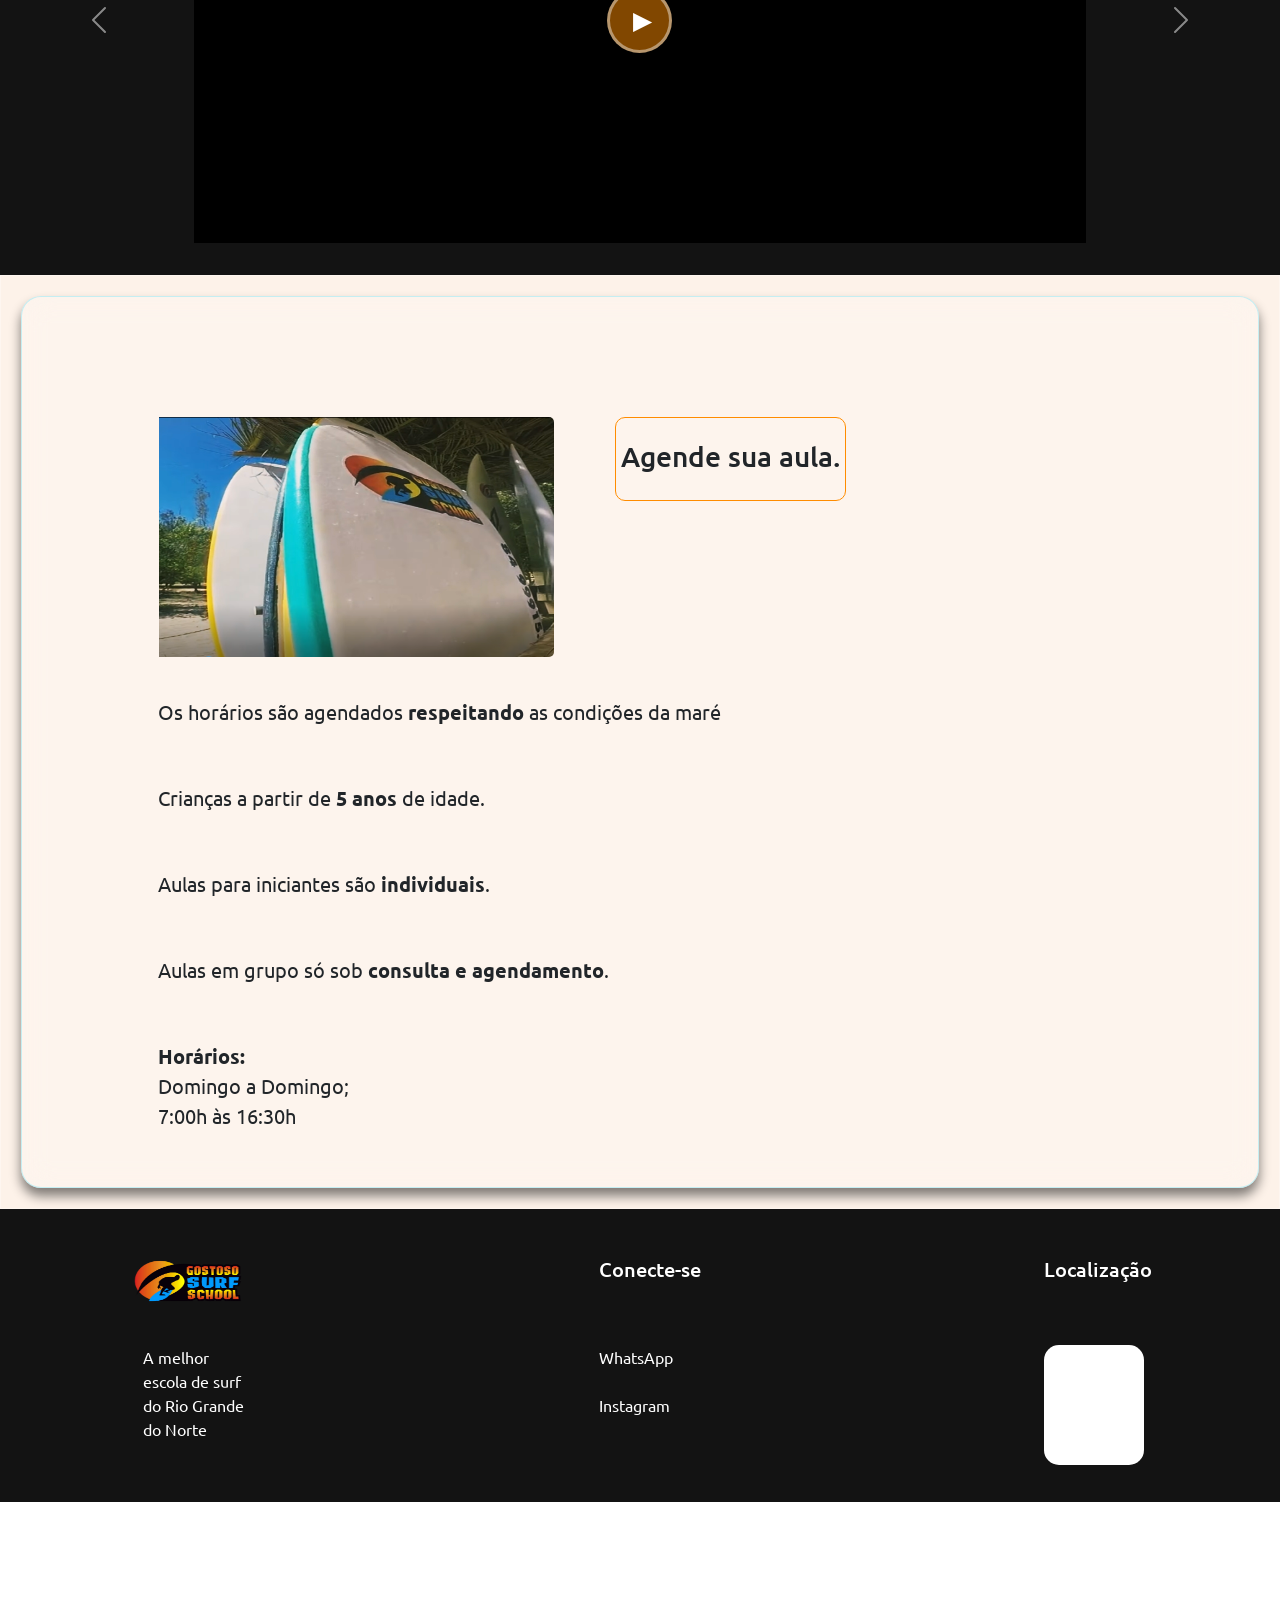
==== commit 08e19f41: "#testre{     display: none; }" ====
--- a/index.html
+++ b/index.html
@@ -51,6 +51,8 @@
                 <h1>
                     A vida é melhor quando você está pegando ondas!
                 </h1> 
+
+                <h6 id="testre">ola test</h6>
             </header>
             
             <!--a CTA e style-->
--- a/css/index.css
+++ b/css/index.css
@@ -103,6 +103,8 @@
         text-shadow: 2px 8px 5px rgba(0,0,0,0.8); 
         margin-top: -2em;
     }
+
+    
 
     #section2{
         position: relative;
@@ -968,7 +970,7 @@
 
 
 /*1025 and 1366*/
-@media(min-width: 1025px) and (max-width: 1366px){
+@media(min-width: 1025px) and (max-width: 1440px){
 
     body{
         font-family: "Ubuntu", sans-serif;
@@ -1430,7 +1432,7 @@
 
 /*1367 and 2560*/
 
-@media(min-width: 1367px) and (max-width: 2560px){
+@media(min-width: 1441px) and (max-width: 2560px){
 
     body{
         font-family: "Ubuntu", sans-serif;
@@ -1514,7 +1516,7 @@
         z-index: 0;
         margin-top: -16em;
     }
-
+  
     h1 {
         color: #fdfdfd;
         position: absolute; 
@@ -1885,6 +1887,10 @@
     margin-top: 3.5em;
 }
 
-
-}
-
+#testre{
+    display: none;
+}
+
+
+}
+
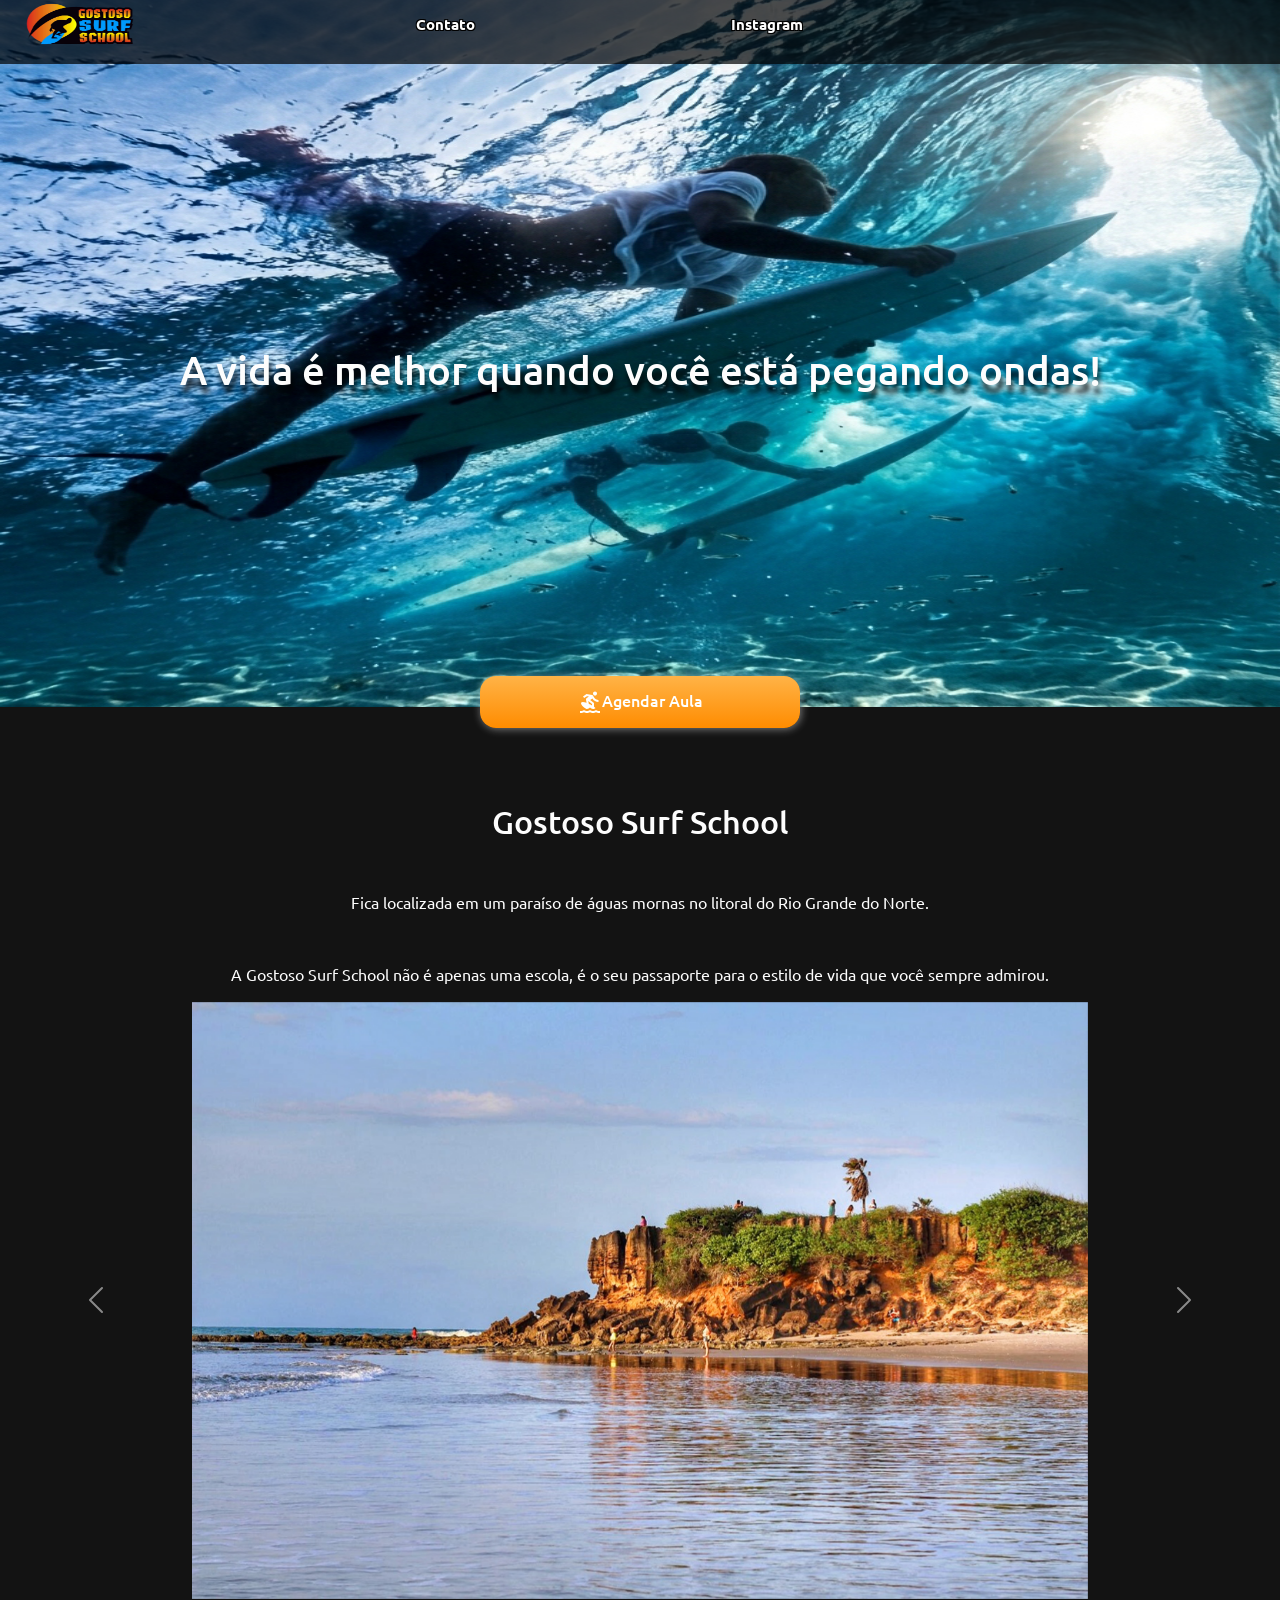
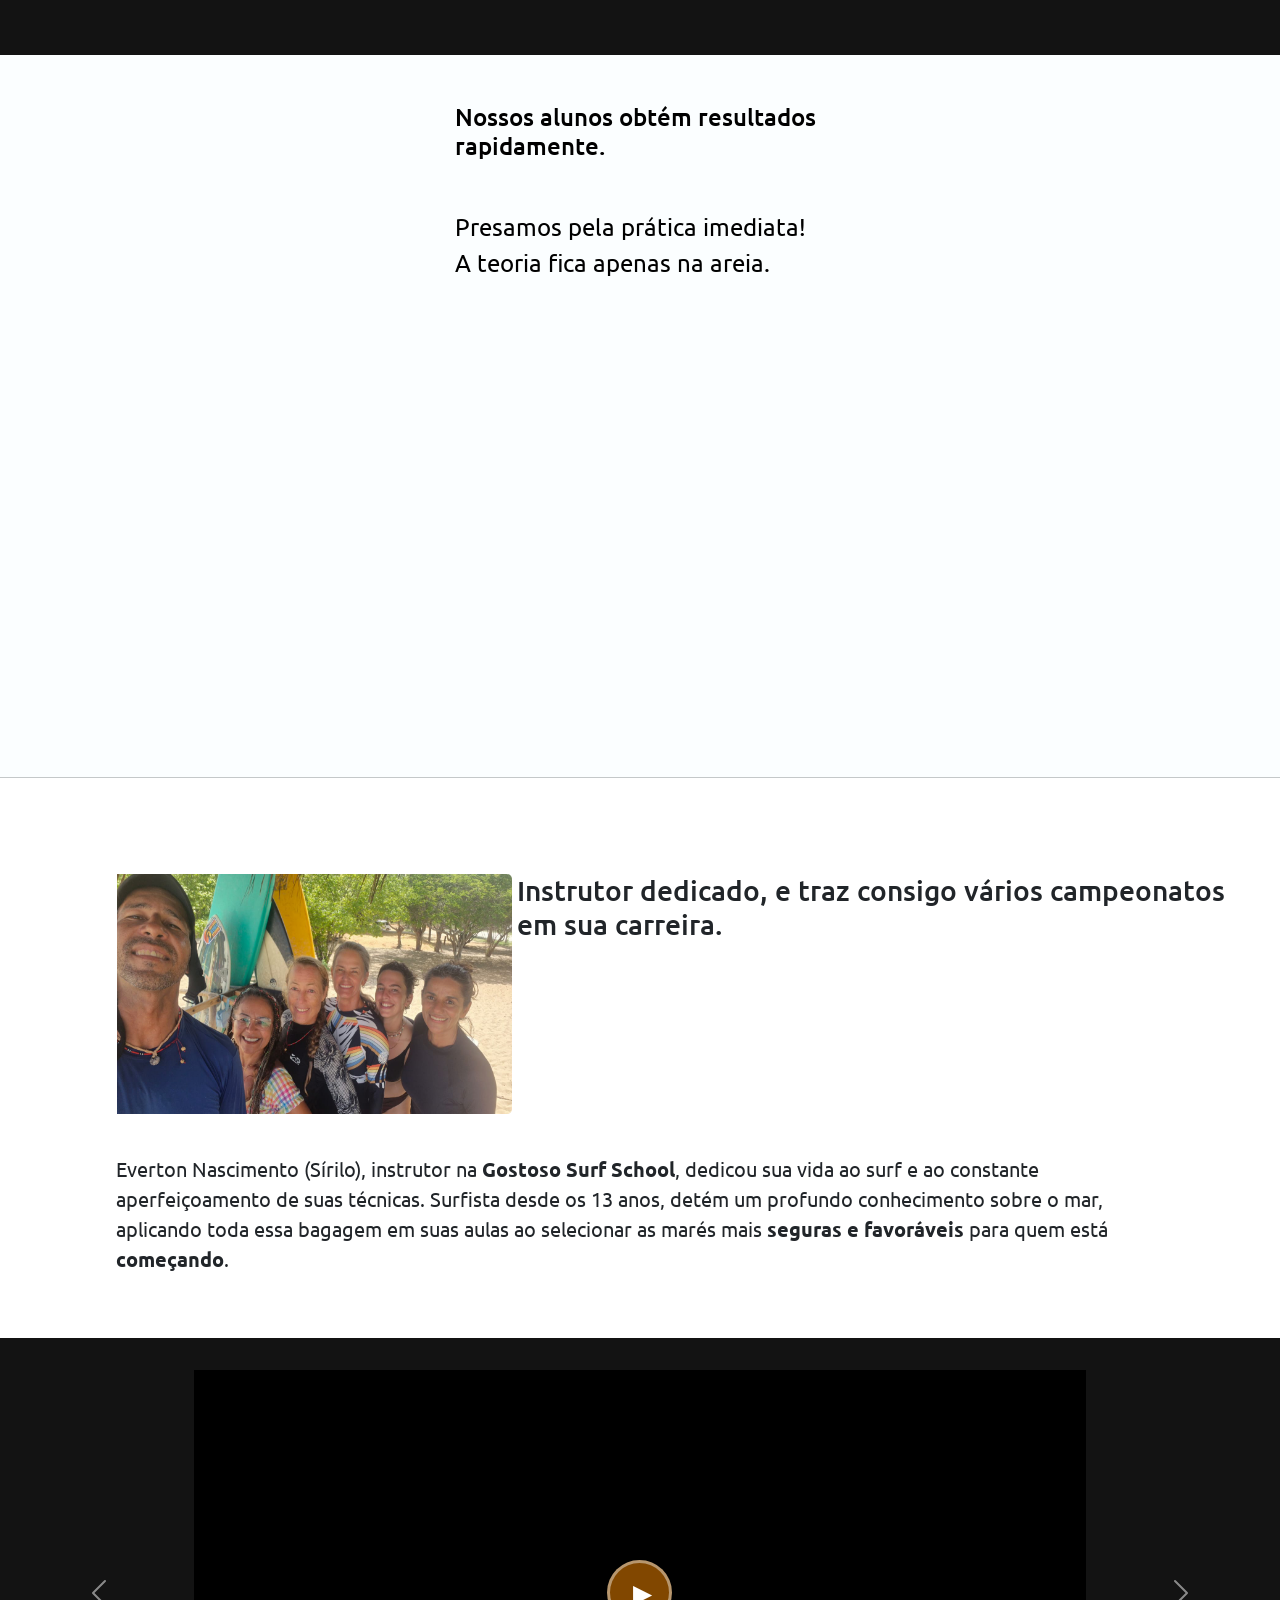
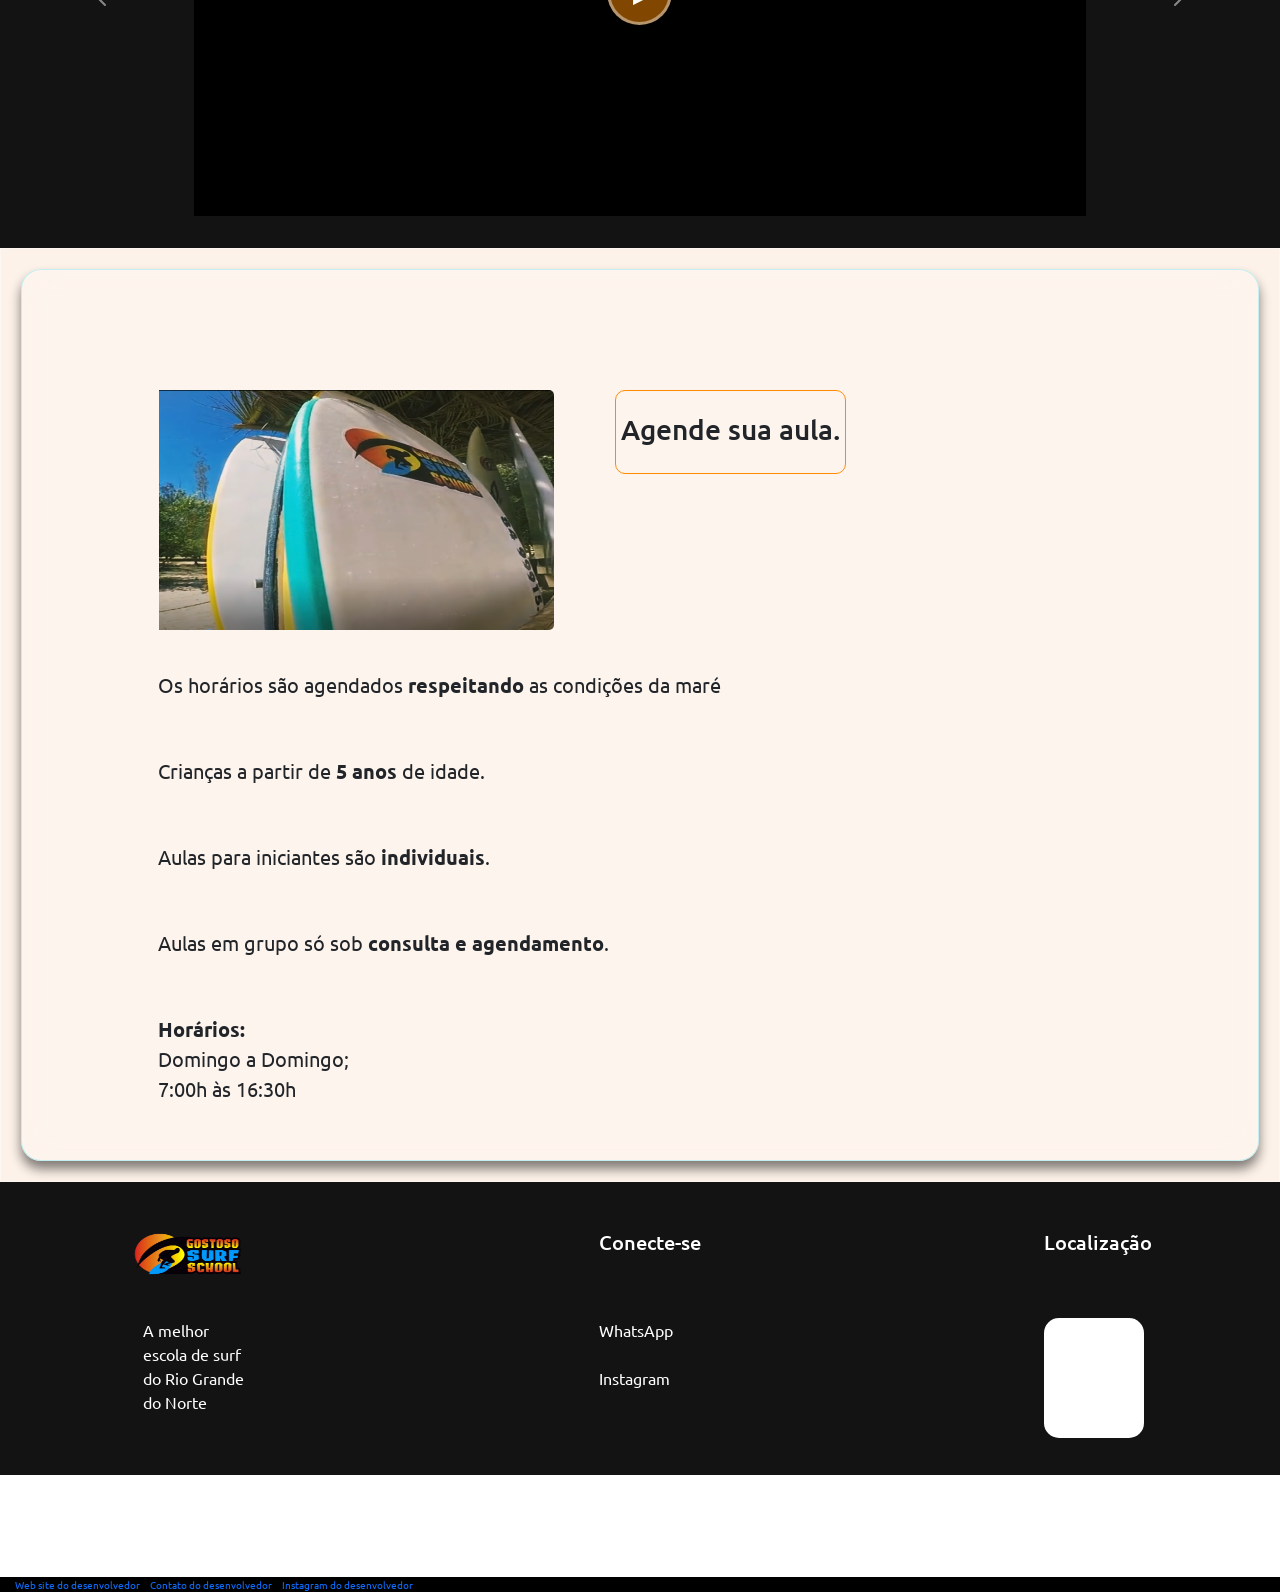
==== commit 7216786b: "height: 80vh;  1024 and 480" ====
--- a/index.html
+++ b/index.html
@@ -52,7 +52,7 @@
                     A vida é melhor quando você está pegando ondas!
                 </h1> 
 
-                <h6 id="testre">ola test</h6>
+                <!--<h6 id="testre">ola test</h6>-->
             </header>
             
             <!--a CTA e style-->
--- a/css/index.css
+++ b/css/index.css
@@ -9,7 +9,7 @@
 }*/
 
 
-@media(min-width: 320px) and (max-width: 425px){
+@media(min-width: 320px) and (max-width: 480px){
 
     body{
         font-family: "Ubuntu", sans-serif;
@@ -80,7 +80,7 @@
 
     #imgsurf1{
         width: 100%;
-        height: 100vh;
+        height: 80vh;
         /*height: 20em;*/
         position: relative;
         display: flex;
@@ -465,7 +465,12 @@
 }
 
 /*426px and 1024px*/
-@media(min-width: 426px) and (max-width: 1024px){
+@media(min-width: 481px) and (max-width: 1024px){
+
+
+    #testre{
+        display: none;
+    }
 
     body{
         font-family: "Ubuntu", sans-serif;
@@ -556,7 +561,7 @@
 
     #imgsurf1{
         width: 100%;
-        height: 100vh;
+        height: 80vh;
         /*height: 20em;*/
         position: relative;
         display: flex;
@@ -1427,6 +1432,7 @@
 }
 
 
+
 }
 
 
@@ -1887,10 +1893,8 @@
     margin-top: 3.5em;
 }
 
-#testre{
-    display: none;
-}
-
-
-}
-
+
+
+
+}
+
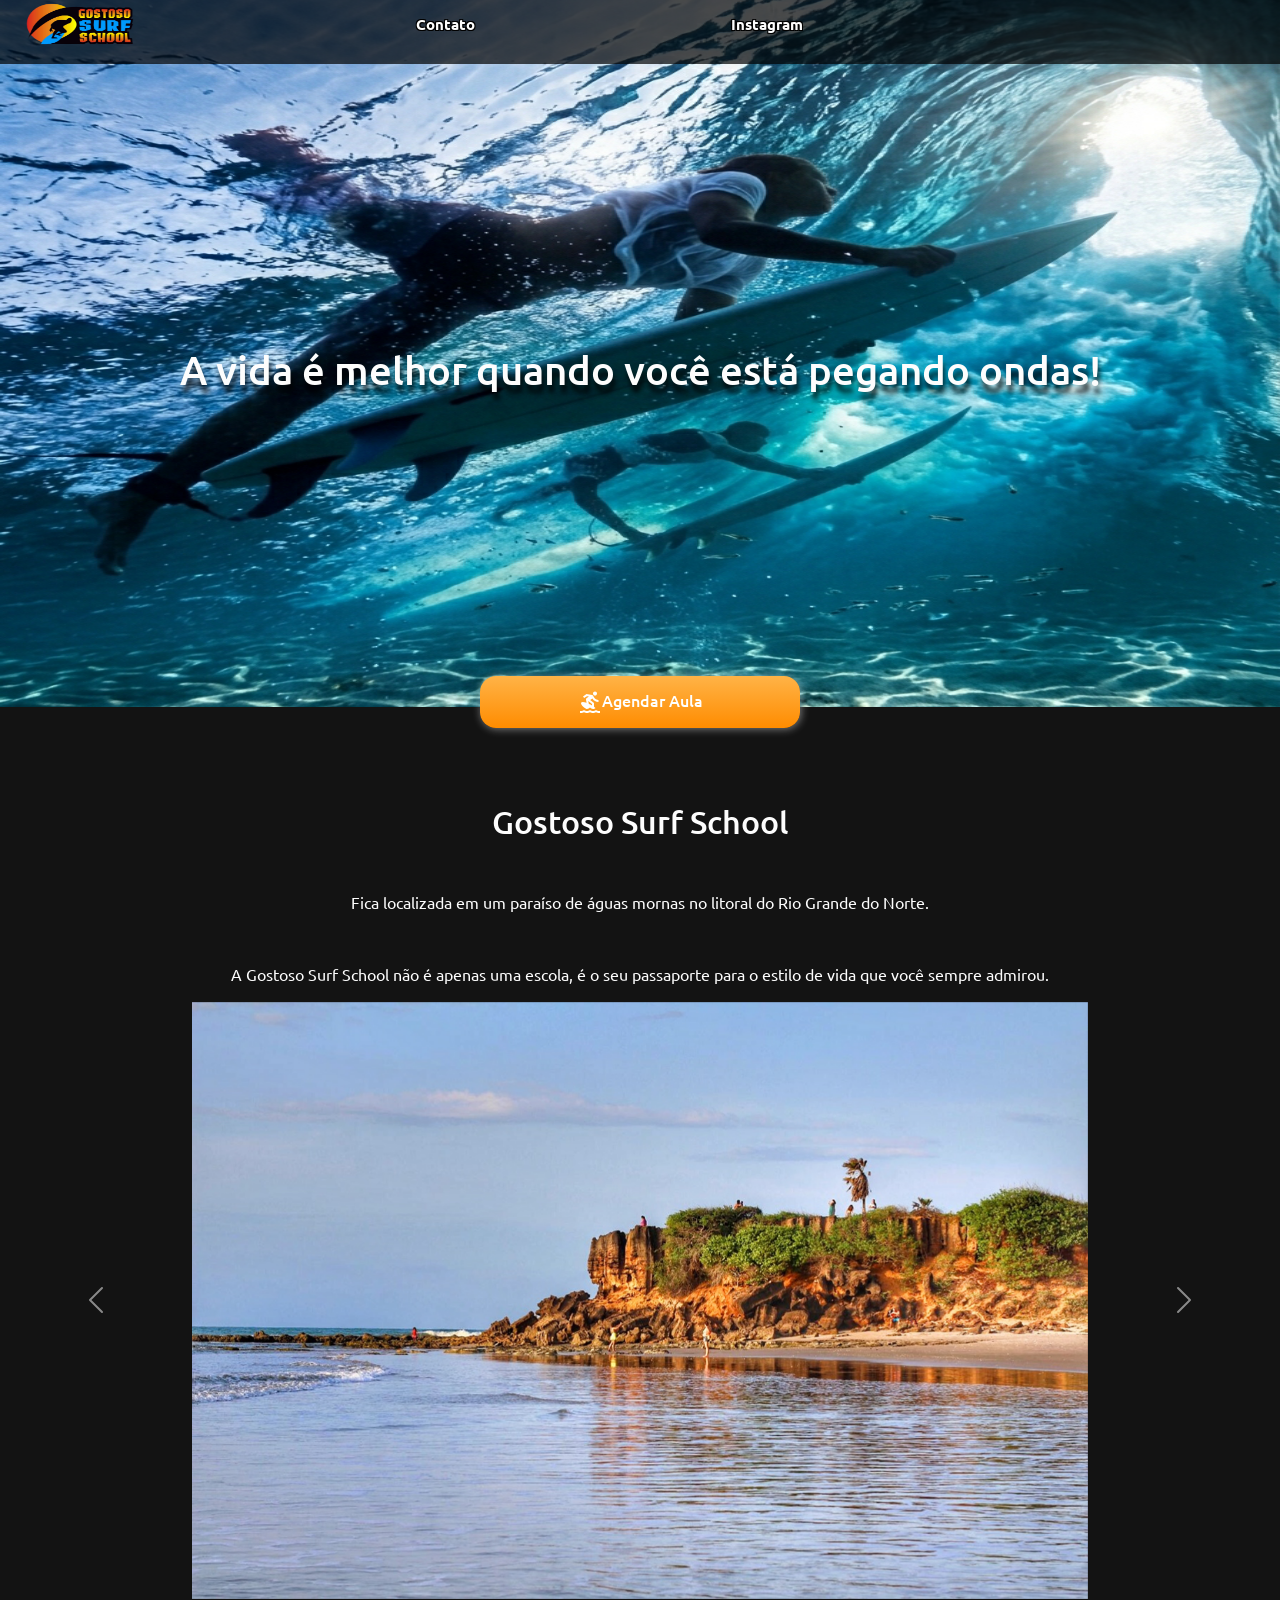
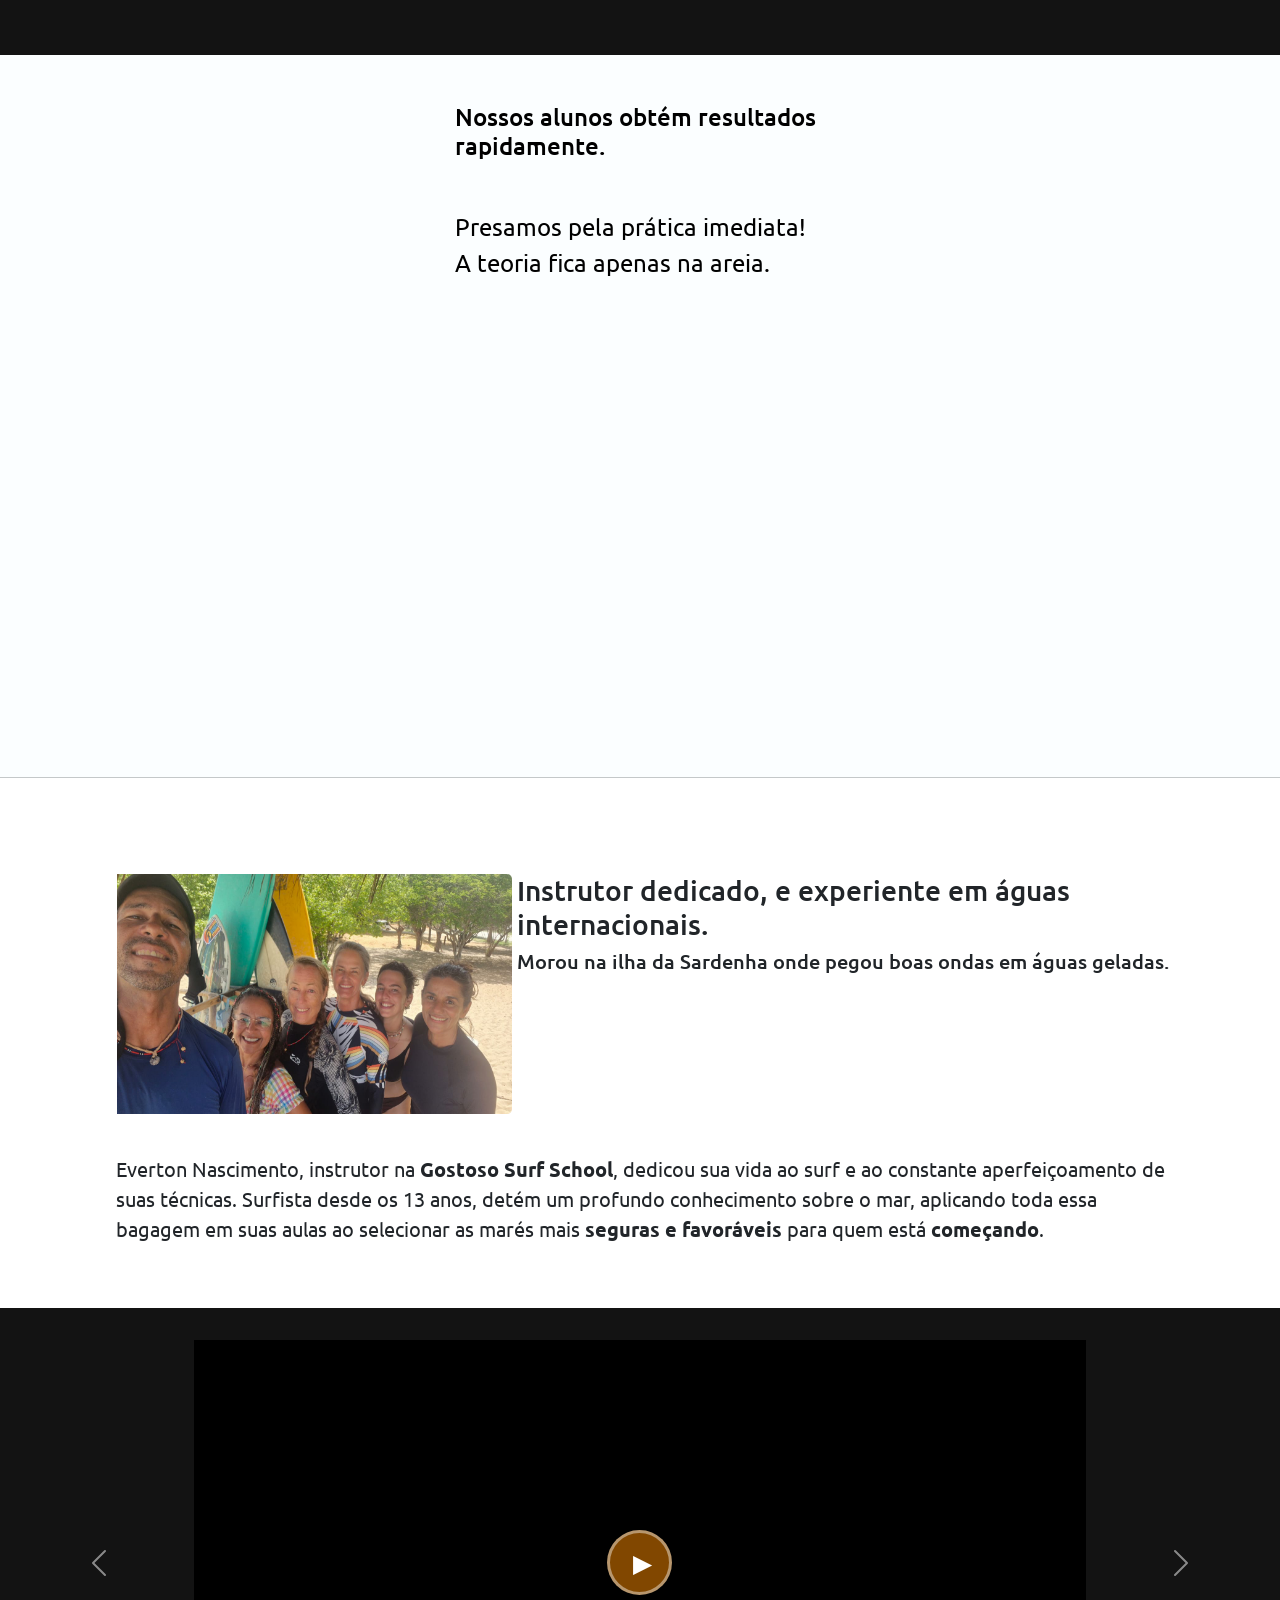
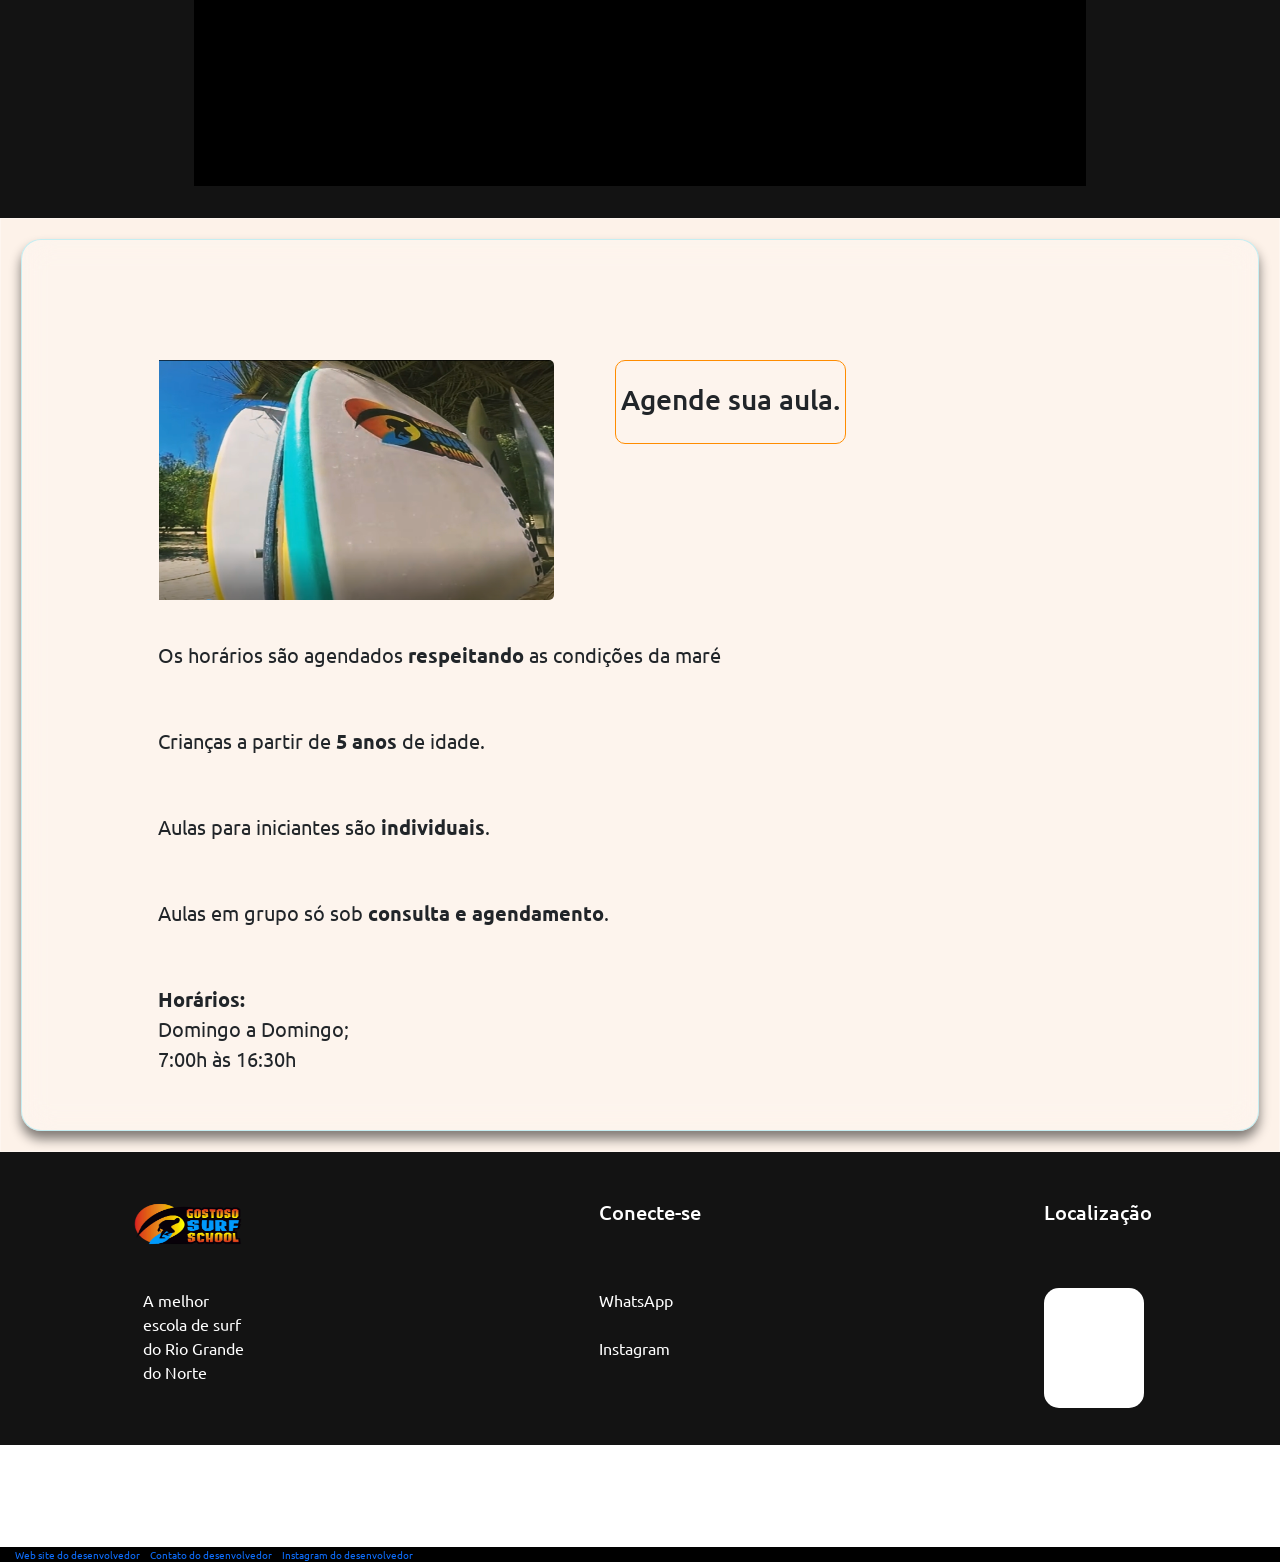
==== commit a7560932: "texto do instrutor" ====
--- a/index.html
+++ b/index.html
@@ -146,7 +146,11 @@
     <section id="section6">
         <div class="fotogrupo">
             <img src="gruposurf.jpeg" alt="escola de surf calorosa, criamos o sentimento de pertencimento, e buscamos lhe entrwgar ao mar de forma segura, somos uma escola especialista em segurança e resultados">
-            <h3 id="">Instrutor dedicado, e traz consigo vários campeonatos em sua carreira.</h3>
+            
+            <div style="display: flex; flex-direction: column;">
+             <h3 id="">Instrutor dedicado, e experiente em águas internacionais.</h3>
+             <h5>Morou na ilha da Sardenha onde pegou boas ondas em águas geladas.</h5>
+            </div>
         </div>
 
         <!--<p>
@@ -159,7 +163,7 @@
         </p>-->
 
         <p class="instruttor">
-            Everton Nascimento (Sírilo), instrutor na <strong>Gostoso Surf School</strong>, dedicou sua vida ao
+            Everton Nascimento, instrutor na <strong>Gostoso Surf School</strong>, dedicou sua vida ao
              surf e ao constante aperfeiçoamento de suas técnicas. Surfista desde os 13 anos,
               detém um profundo conhecimento sobre o mar, aplicando toda essa bagagem em suas
                aulas ao selecionar as marés mais <strong>seguras e favoráveis</strong>  para quem está <strong>começando</strong>.
@@ -257,7 +261,8 @@
             <h5 style="color: white;">
                 Localização
             </h5>
-            <iframe src="https://www.google.com/maps/embed?pb=!1m18!1m12!1m3!1d3973.9972952316607!2d-35.70252242623555!3d-5.104133151715045!2m3!1f0!2f0!3f0!3m2!1i1024!2i768!4f13.1!3m3!1m2!1s0x7b40f69268ec9d5%3A0x9454bd896d7916ec!2sPraia%20de%20Tourinhos!5e0!3m2!1spt-BR!2sbr!4v1775324553392!5m2!1spt-BR!2sbr" width="600" height="450" style="border:0;" allowfullscreen="" loading="lazy" referrerpolicy="no-referrer-when-downgrade"></iframe>
+            <!--<iframe src="https://www.google.com/maps/embed?pb=!1m18!1m12!1m3!1d3973.9972952316607!2d-35.70252242623555!3d-5.104133151715045!2m3!1f0!2f0!3f0!3m2!1i1024!2i768!4f13.1!3m3!1m2!1s0x7b40f69268ec9d5%3A0x9454bd896d7916ec!2sPraia%20de%20Tourinhos!5e0!3m2!1spt-BR!2sbr!4v1775324553392!5m2!1spt-BR!2sbr" width="600" height="450" style="border:0;" allowfullscreen="" loading="lazy" referrerpolicy="no-referrer-when-downgrade"></iframe>-->
+            <iframe src="https://www.google.com/maps/embed?pb=!1m18!1m12!1m3!1d3974.001929155418!2d-35.70095601617085!3d-5.1033851108057435!2m3!1f0!2f0!3f0!3m2!1i1024!2i768!4f13.1!3m3!1m2!1s0x7b40db7d82cbaff%3A0x500f43dddba37f36!2sGostoso%20surf%20schoolll!5e0!3m2!1spt-BR!2sbr!4v1775626553516!5m2!1spt-BR!2sbr" width="600" height="450" style="border:0;" allowfullscreen="" loading="lazy" referrerpolicy="no-referrer-when-downgrade"></iframe>
         </div>
         
     </footer>
--- a/css/index.css
+++ b/css/index.css
@@ -80,7 +80,7 @@
 
     #imgsurf1{
         width: 100%;
-        height: 80vh;
+        height: 90vh;
         /*height: 20em;*/
         position: relative;
         display: flex;
@@ -561,7 +561,7 @@
 
     #imgsurf1{
         width: 100%;
-        height: 80vh;
+        height: 100vh;
         /*height: 20em;*/
         position: relative;
         display: flex;
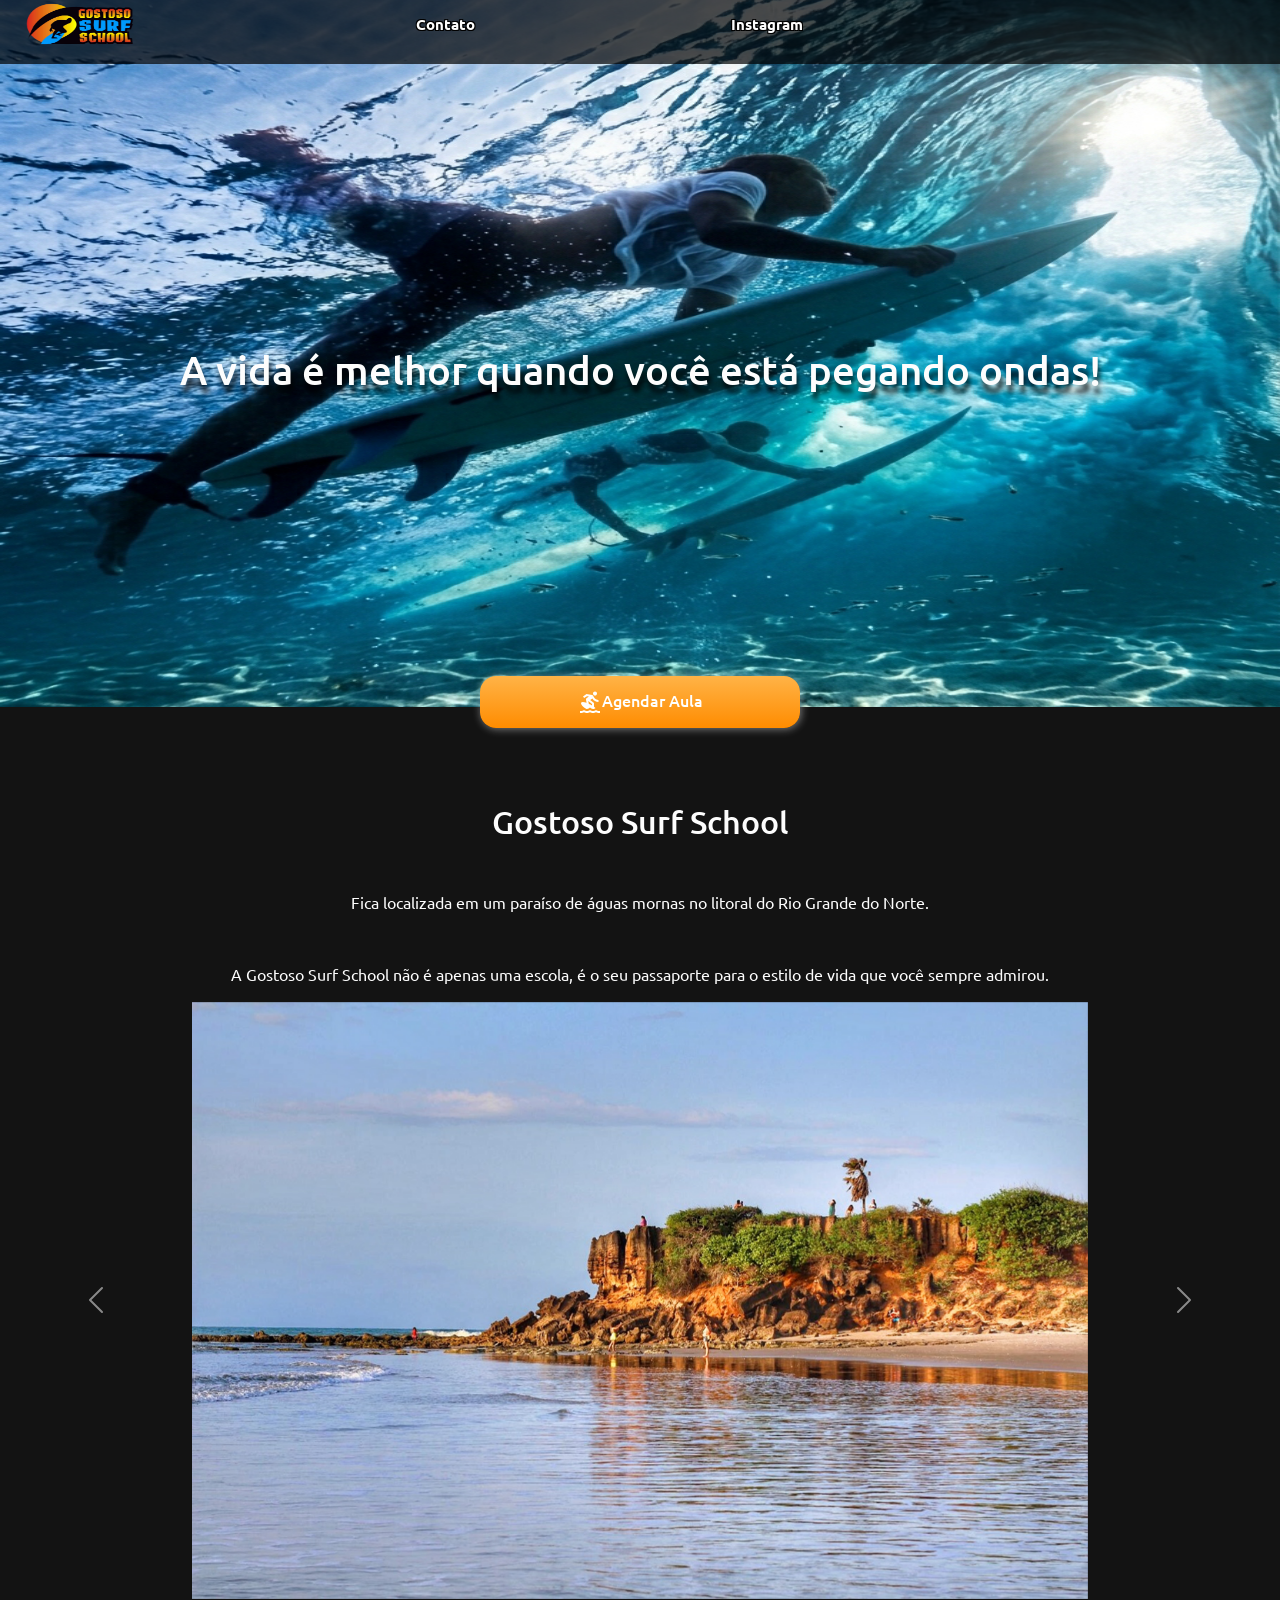
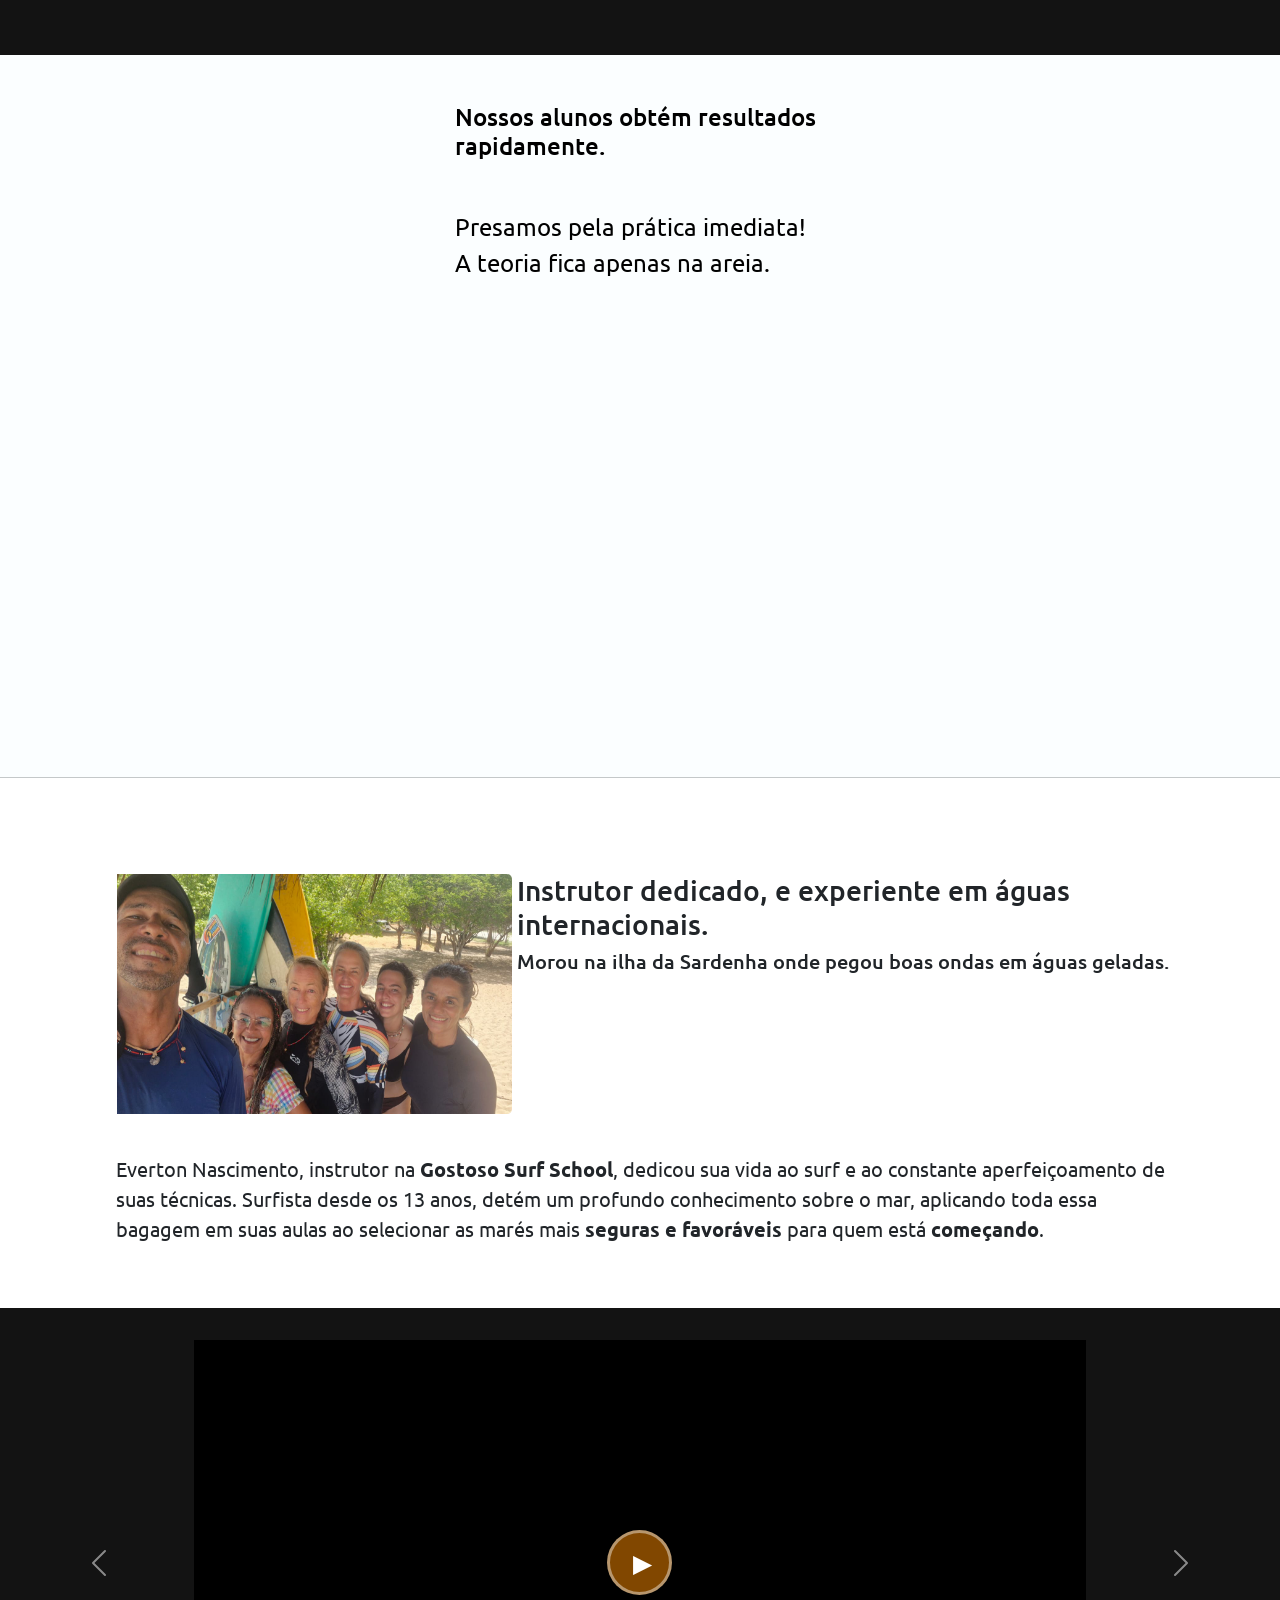
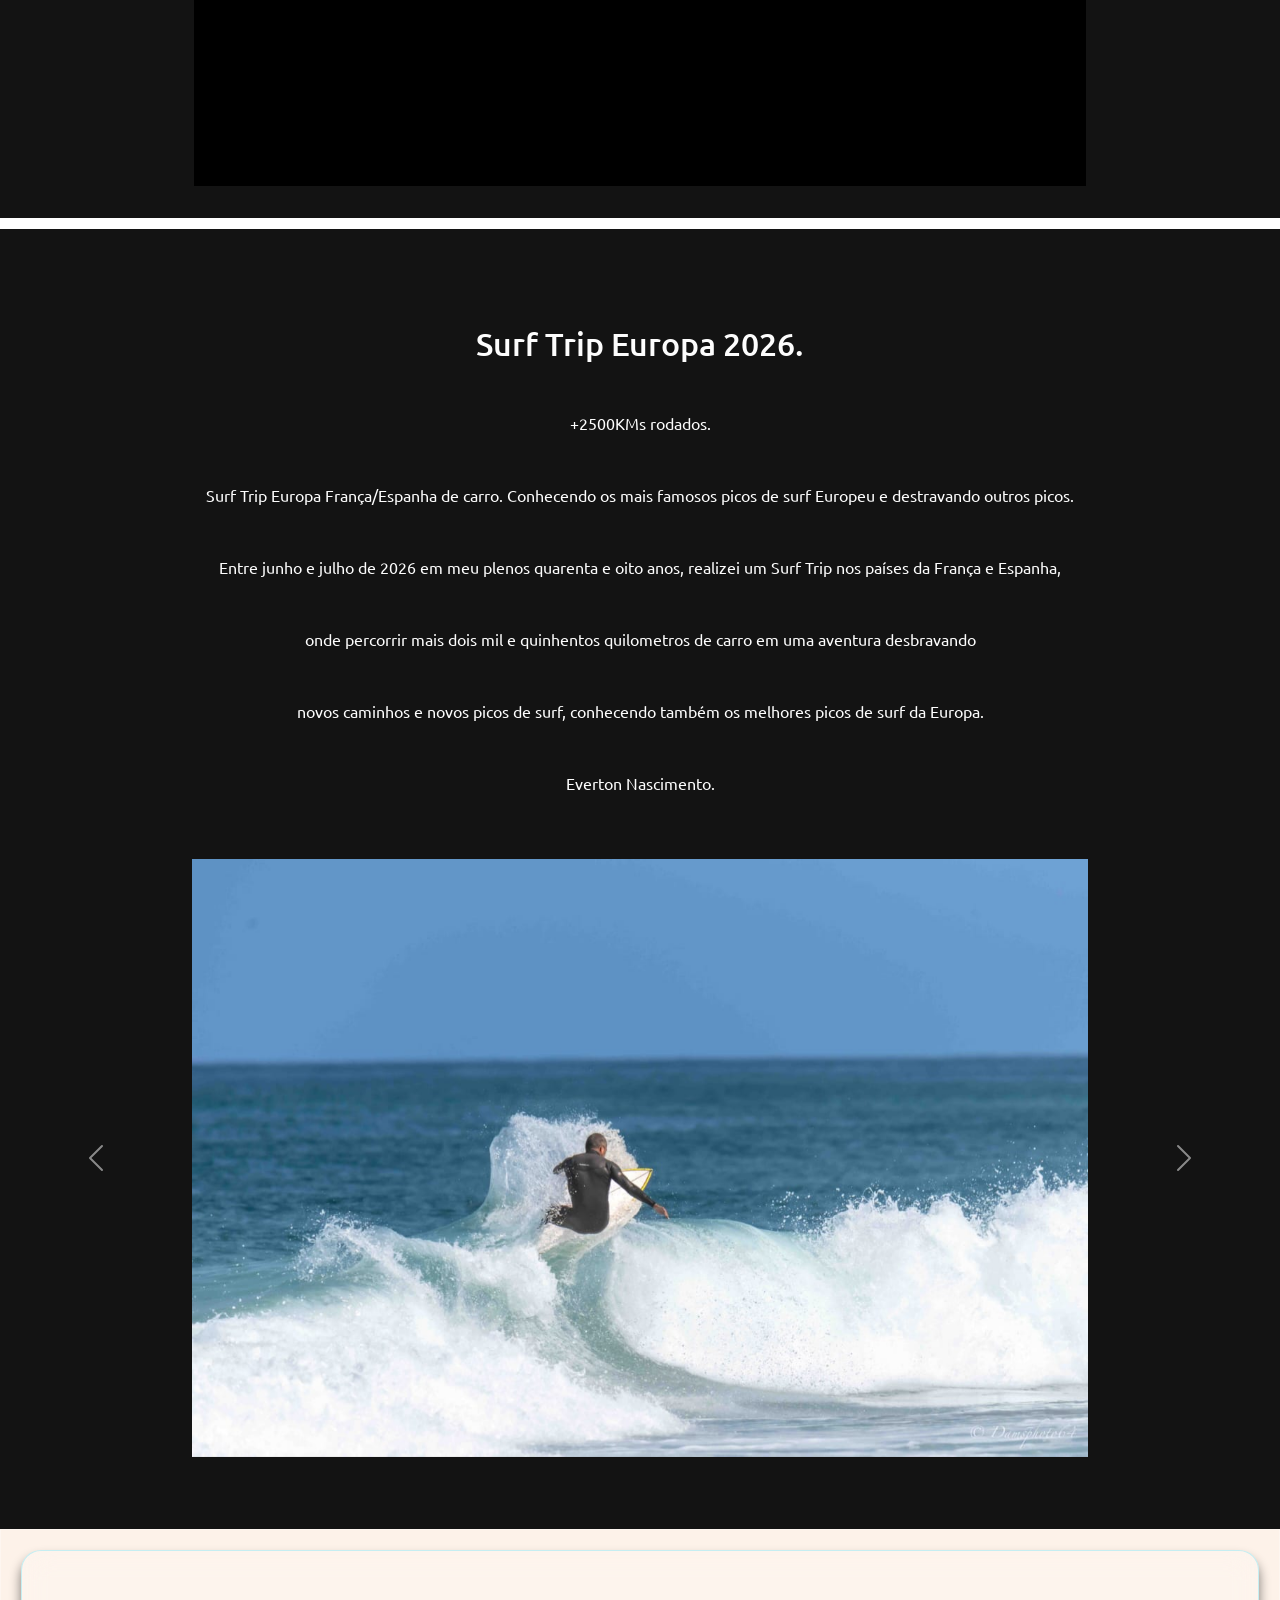
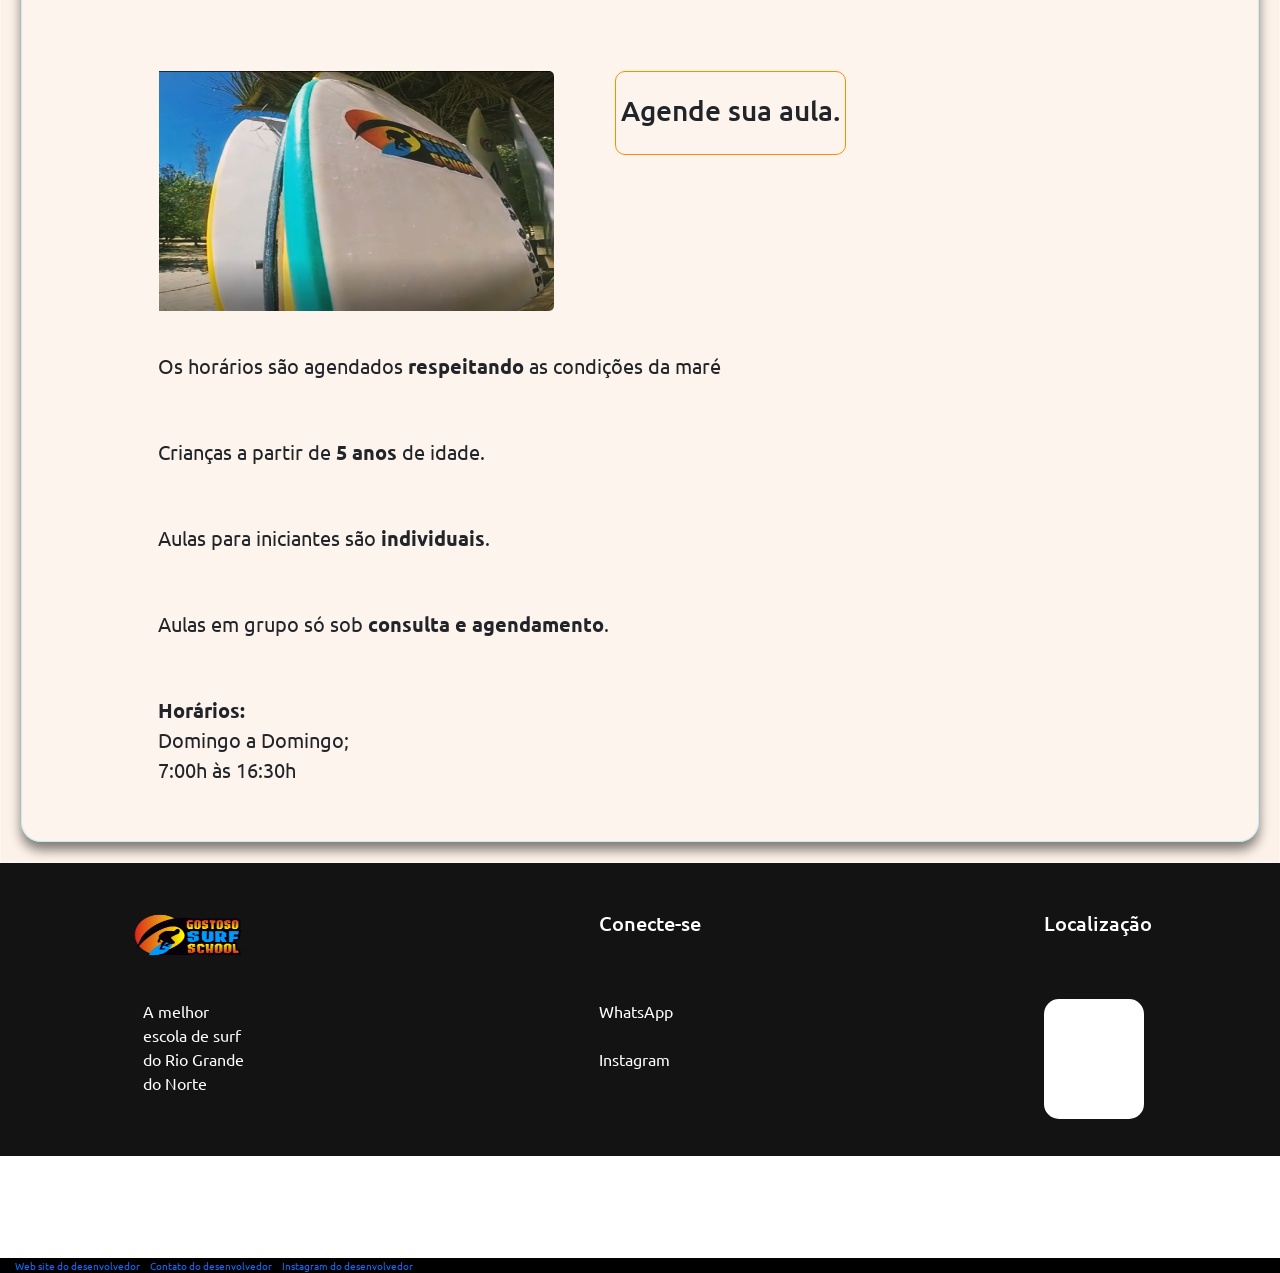
==== commit d3fbeef7: "fotos carrossel" ====
--- a/index.html
+++ b/index.html
@@ -203,6 +203,156 @@
             </button>
         </div>
     </section>
+
+    <div style="width: 100%; height: 2em; background: white;"></div>
+
+
+     <!--surf trip europa 2026-->
+    <section id="surftrip1">
+
+
+        <div id="copy1surftrip01">
+            <h2 class="p1">
+                Surf Trip Europa 2026.
+            </h2>
+            <p class="p1">
+                +2500KMs rodados.
+            </p>
+
+            <p class="p1">
+                Surf Trip Europa França/Espanha de carro.
+                Conhecendo os mais famosos picos de surf Europeu e destravando outros picos.
+                
+            </p>
+
+            <p class="p1">
+                Entre junho e julho de 2026 em meu plenos quarenta e oito anos, realizei um Surf Trip nos países da França e Espanha,
+            </p>
+
+            <p class="p1">
+                onde percorrir mais dois mil e quinhentos quilometros de carro em uma aventura desbravando
+               
+            </p>
+
+            <p class="p1">
+                novos caminhos e novos picos de surf, conhecendo também os melhores picos de surf da Europa.
+            </p>
+
+            <p class="p1">
+                Everton Nascimento.
+            </p>
+           
+        </div>
+        <br><br>
+        
+
+        <div id="carouselExampleFadesurftrip01" class="carousel slide carousel-fade" data-bs-ride="carousel">
+            <div class="carousel-inner">
+              <div class="carousel-item active">
+                <img src="./surftrip01/a2e79f88-b7a4-40be-821a-f5b54ddff28b.png" class="d-block w-100" alt="Nossa escola 'Gostos Surf School' fica na praia de Tourinhos no Rio Grande do Norte">
+              </div>
+              <div class="carousel-item">
+                <img src="./surftrip01/WhatsApp Image 2026-10-06 at 20.47.46.jpeg" class="d-block w-100" alt="Esse paraíso de lindas praias e aguas mornas abriga a melhor escola de surf do Rio Grande do Norte RN Brasil BR a gostoso surf School que ensina seus alunos a surfar em tempo recorde">
+              </div>
+              <div class="carousel-item">
+                <img src="./surftrip01/WhatsApp Image 2026-10-06 at 20.47.47.jpeg" class="d-block w-100" alt="È em uma praia de aguas azuís que que você irá aprender a surfar com a Gostoso Surf School que tem excelentes intsrutores">
+              </div>
+              <div class="carousel-item">
+                <img src="./surftrip01/WhatsApp Image 2026-10-06 at 20.47.48 (1).jpeg" class="d-block w-100" alt="Beleza paradiziaca é o que terá ao aprender surfar com a Gostoso Surf School | aluguel de pranchas">
+              </div>
+              <div class="carousel-item">
+                <img src="./surftrip01/WhatsApp Image 2026-10-06 at 20.47.48.jpeg" class="d-block w-100" alt="Aulas de stand up em praias paradiziacas é com a Gostoso Surf School, te ensinamos rapidamente | aluguel de pranchas">
+              </div>
+
+              <div class="carousel-item">
+                <img src="./surftrip01/WhatsApp Image 2026-10-06 at 20.41.25 (2).jpeg" class="d-block w-100" alt="Aulas de stand up em praias paradiziacas é com a Gostoso Surf School, te ensinamos rapidamente | aluguel de pranchas">
+              </div>
+              <div class="carousel-item">
+                <img src="./surftrip01/WhatsApp Image 2026-10-06 at 20.41.24 (1).jpeg" class="d-block w-100" alt="Aulas de stand up em praias paradiziacas é com a Gostoso Surf School, te ensinamos rapidamente | aluguel de pranchas">
+              </div>
+              <div class="carousel-item">
+                <img src="./surftrip01/20260618_211917.jpg" class="d-block w-100" alt="Aulas de stand up em praias paradiziacas é com a Gostoso Surf School, te ensinamos rapidamente | aluguel de pranchas">
+              </div>
+
+              <div class="carousel-item">
+                <img src="./surftrip01/20260618_211518.jpg" class="d-block w-100" alt="Aulas de stand up em praias paradiziacas é com a Gostoso Surf School, te ensinamos rapidamente | aluguel de pranchas">
+              </div>
+              <div class="carousel-item">
+                <img src="./surftrip01/20260614_072133.jpg" class="d-block w-100" alt="Aulas de stand up em praias paradiziacas é com a Gostoso Surf School, te ensinamos rapidamente | aluguel de pranchas">
+              </div>
+              <div class="carousel-item">
+                <img src="./surftrip01/20260615_133424.jpg" class="d-block w-100" alt="Aulas de stand up em praias paradiziacas é com a Gostoso Surf School, te ensinamos rapidamente | aluguel de pranchas">
+              </div>
+
+              <div class="carousel-item">
+                <img src="./surftrip01/20260615_112659.jpg" class="d-block w-100" alt="Aulas de stand up em praias paradiziacas é com a Gostoso Surf School, te ensinamos rapidamente | aluguel de pranchas">
+              </div>
+              <div class="carousel-item">
+                <img src="./surftrip01/20260617_221023.jpg" class="d-block w-100" alt="Aulas de stand up em praias paradiziacas é com a Gostoso Surf School, te ensinamos rapidamente | aluguel de pranchas">
+              </div>
+              <div class="carousel-item">
+                <img src="./surftrip01/20260618_211518.jpg" class="d-block w-100" alt="Aulas de stand up em praias paradiziacas é com a Gostoso Surf School, te ensinamos rapidamente | aluguel de pranchas">
+              </div>
+
+              <div class="carousel-item">
+                <img src="./surftrip01/20260614_065816.jpg" class="d-block w-100" alt="Aulas de stand up em praias paradiziacas é com a Gostoso Surf School, te ensinamos rapidamente | aluguel de pranchas">
+              </div>
+              <div class="carousel-item">
+                <img src="./surftrip01/20260613_183210.jpg" class="d-block w-100" alt="Aulas de stand up em praias paradiziacas é com a Gostoso Surf School, te ensinamos rapidamente | aluguel de pranchas">
+              </div>
+              <div class="carousel-item">
+                <img src="./surftrip01/20260612_182212.jpg" class="d-block w-100" alt="Aulas de stand up em praias paradiziacas é com a Gostoso Surf School, te ensinamos rapidamente | aluguel de pranchas">
+              </div>
+
+              <div class="carousel-item">
+                <img src="./surftrip01/20260612_164308.jpg" class="d-block w-100" alt="Aulas de stand up em praias paradiziacas é com a Gostoso Surf School, te ensinamos rapidamente | aluguel de pranchas">
+              </div>
+              <div class="carousel-item">
+                <img src="./surftrip01/20260609_091624.jpg" class="d-block w-100" alt="Aulas de stand up em praias paradiziacas é com a Gostoso Surf School, te ensinamos rapidamente | aluguel de pranchas">
+              </div>
+              
+              <div class="carousel-item">
+                <img src="./surftrip01/20260609_091624.jpg" class="d-block w-100" alt="Aulas de stand up em praias paradiziacas é com a Gostoso Surf School, te ensinamos rapidamente | aluguel de pranchas">
+              </div>
+              <div class="carousel-item">
+                <img src="./surftrip01/20260531_113803.jpg" class="d-block w-100" alt="Aulas de stand up em praias paradiziacas é com a Gostoso Surf School, te ensinamos rapidamente | aluguel de pranchas">
+              </div>
+              <div class="carousel-item">
+                <img src="./surftrip01/20260531_120857.jpg" class="d-block w-100" alt="Aulas de stand up em praias paradiziacas é com a Gostoso Surf School, te ensinamos rapidamente | aluguel de pranchas">
+              </div>
+
+              <div class="carousel-item">
+                <img src="./surftrip01/20260531_113803.jpg" class="d-block w-100" alt="Aulas de stand up em praias paradiziacas é com a Gostoso Surf School, te ensinamos rapidamente | aluguel de pranchas">
+              </div>
+              <div class="carousel-item">
+                <img src="./surftrip01/20260601_100528.jpg" class="d-block w-100" alt="Aulas de stand up em praias paradiziacas é com a Gostoso Surf School, te ensinamos rapidamente | aluguel de pranchas">
+              </div>
+              <div class="carousel-item">
+                <img src="./surftrip01/20260612_174833.jpg" class="d-block w-100" alt="Aulas de stand up em praias paradiziacas é com a Gostoso Surf School, te ensinamos rapidamente | aluguel de pranchas">
+              </div>
+
+              <div class="carousel-item">
+                <img src="./surftrip01/20260612_175503.jpg" class="d-block w-100" alt="Aulas de stand up em praias paradiziacas é com a Gostoso Surf School, te ensinamos rapidamente | aluguel de pranchas">
+              </div>
+              <div class="carousel-item">
+                <img src="./surftrip01/20260612_180103.jpg" class="d-block w-100" alt="Aulas de stand up em praias paradiziacas é com a Gostoso Surf School, te ensinamos rapidamente | aluguel de pranchas">
+              </div>
+              
+
+            </div>
+            <button class="carousel-control-prev" type="button" data-bs-target="#carouselExampleFade" data-bs-slide="prev">
+              <span class="carousel-control-prev-icon" aria-hidden="true"></span>
+              <span class="visually-hidden">Previous</span>
+            </button>
+            <button class="carousel-control-next" type="button" data-bs-target="#carouselExampleFade" data-bs-slide="next">
+              <span class="carousel-control-next-icon" aria-hidden="true"></span>
+              <span class="visually-hidden">Next</span>
+            </button>
+          </div>
+        
+          <br><br><br>
+    </section>
+    <!--surf trip europa 2026-->
 
 
     <section id="section4">
--- a/css/index.css
+++ b/css/index.css
@@ -213,6 +213,41 @@
             box-sizing: border-box;
         }
     }
+
+ /*surf trip europa*/
+
+ #surftrip1{
+    width: 100%;
+    height: auto;
+    background: #131313;
+    margin-top: -1.3em;
+    position: relative;
+}
+
+#copy1surftrip01{
+    width: 100%;
+    padding-left: 20%;
+    justify-content: center;
+    align-items: center;
+    position: relative;
+    overflow: hidden;
+}
+@media (max-width: 320px) {
+    #copy1surftrip01{
+        padding-left: 10px;
+        overflow: hidden;
+    }
+}
+
+
+#carouselExampleFadesurftrip01{
+    display: flex;
+    position: relative;
+    margin-top: 5em;
+    z-index: 1;
+}
+
+ /*surf trip europa*/
     
 
     .p2 {
@@ -691,6 +726,34 @@
     }
 
 
+     /*surf trip europa*/
+
+        #surftrip1{
+            width: 100%;
+            height: auto;
+            background: #131313;
+            margin-top: -1.3em;
+            position: relative;
+        }
+
+        #copy1surftrip01{
+            width: 100%;
+            /*padding-left: 20%;*/
+            justify-content: center;
+            align-items: center;
+            position: relative;
+            overflow: hidden;
+        }
+
+        #carouselExampleFadesurftrip01{
+            display: flex;
+            position: relative;
+            margin-top: 5em;
+            z-index: 1;
+        }
+
+    /*surf trip europa*/
+
 
     .p2 {
         color: #000;
@@ -1139,12 +1202,6 @@
         z-index: 2;
     }
 
-
-
-    
-    
-   
-
     #carouselExampleFade{
         display: flex;
          justify-content: center !important;
@@ -1181,6 +1238,35 @@
         box-sizing: border-box;
     }
 
+
+     /*surf trip europa*/
+
+     #surftrip1{
+        width: 100%;
+        height: auto;
+        background: #131313;
+        margin-top: -1.3em;
+        position: relative;
+    }
+
+    #copy1surftrip01{
+        width: 100%;
+        /*padding-left: 20%;*/
+        justify-content: center;
+        align-items: center;
+        position: relative;
+        overflow: hidden;
+    }
+
+    #carouselExampleFadesurftrip01{
+        display: flex;
+         justify-content: center !important;
+        align-items: center !important;
+        text-align: center;
+        position: relative;
+    }
+
+    /*surf trip europa*/
 
 
     .p2 {
@@ -1645,6 +1731,36 @@
     }
 
 
+    /*surf trip europa*/
+
+    #surftrip1{
+        width: 100%;
+        height: auto;
+        background: #131313;
+        margin-top: -1.3em;
+        position: relative;
+    }
+
+    #copy1surftrip01{
+        width: 100%;
+        /*padding-left: 20%;*/
+        justify-content: center;
+        align-items: center;
+        position: relative;
+        overflow: hidden;
+    }
+
+    #carouselExampleFadesurftrip01{
+        display: flex;
+        justify-content: center !important;
+        align-items: center !important;
+        text-align: center;
+        position: relative;
+    }
+
+    /*surf trip europa*/
+
+
 
     .p2 {
         color: #000;
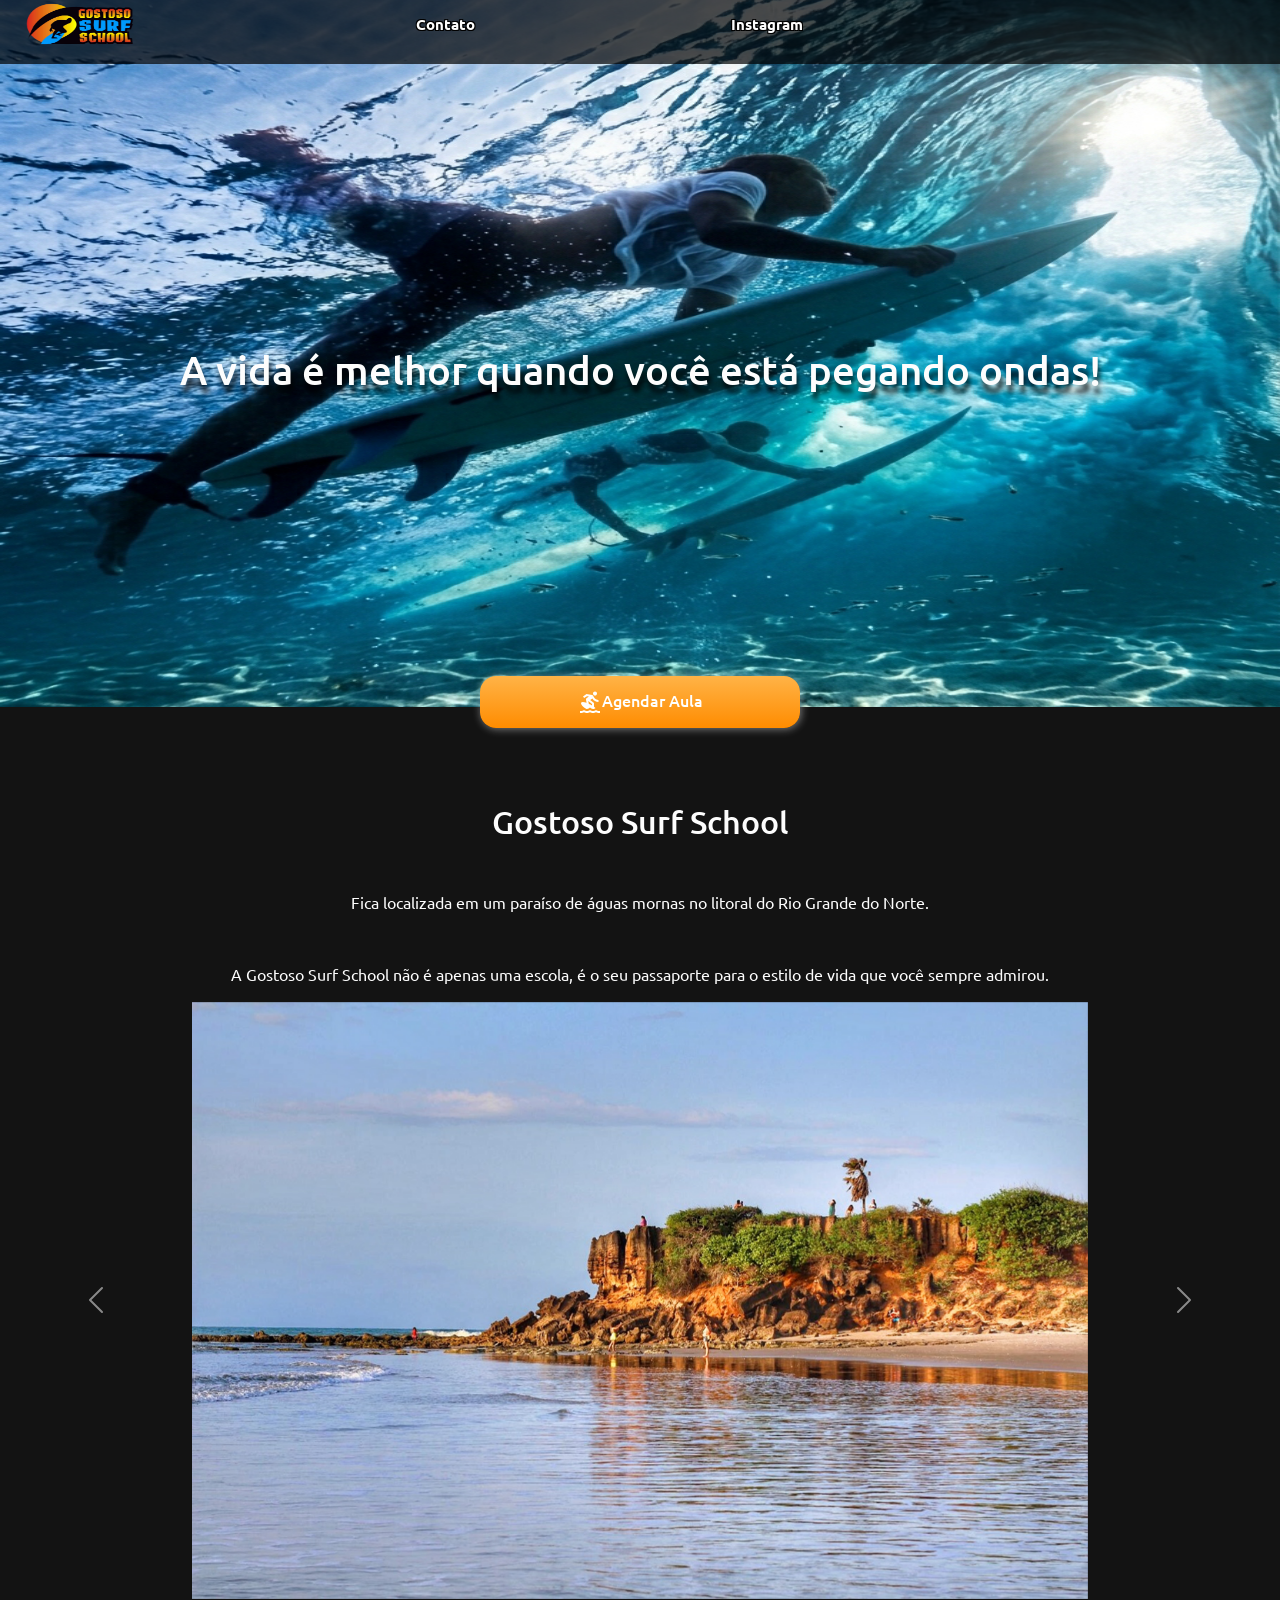
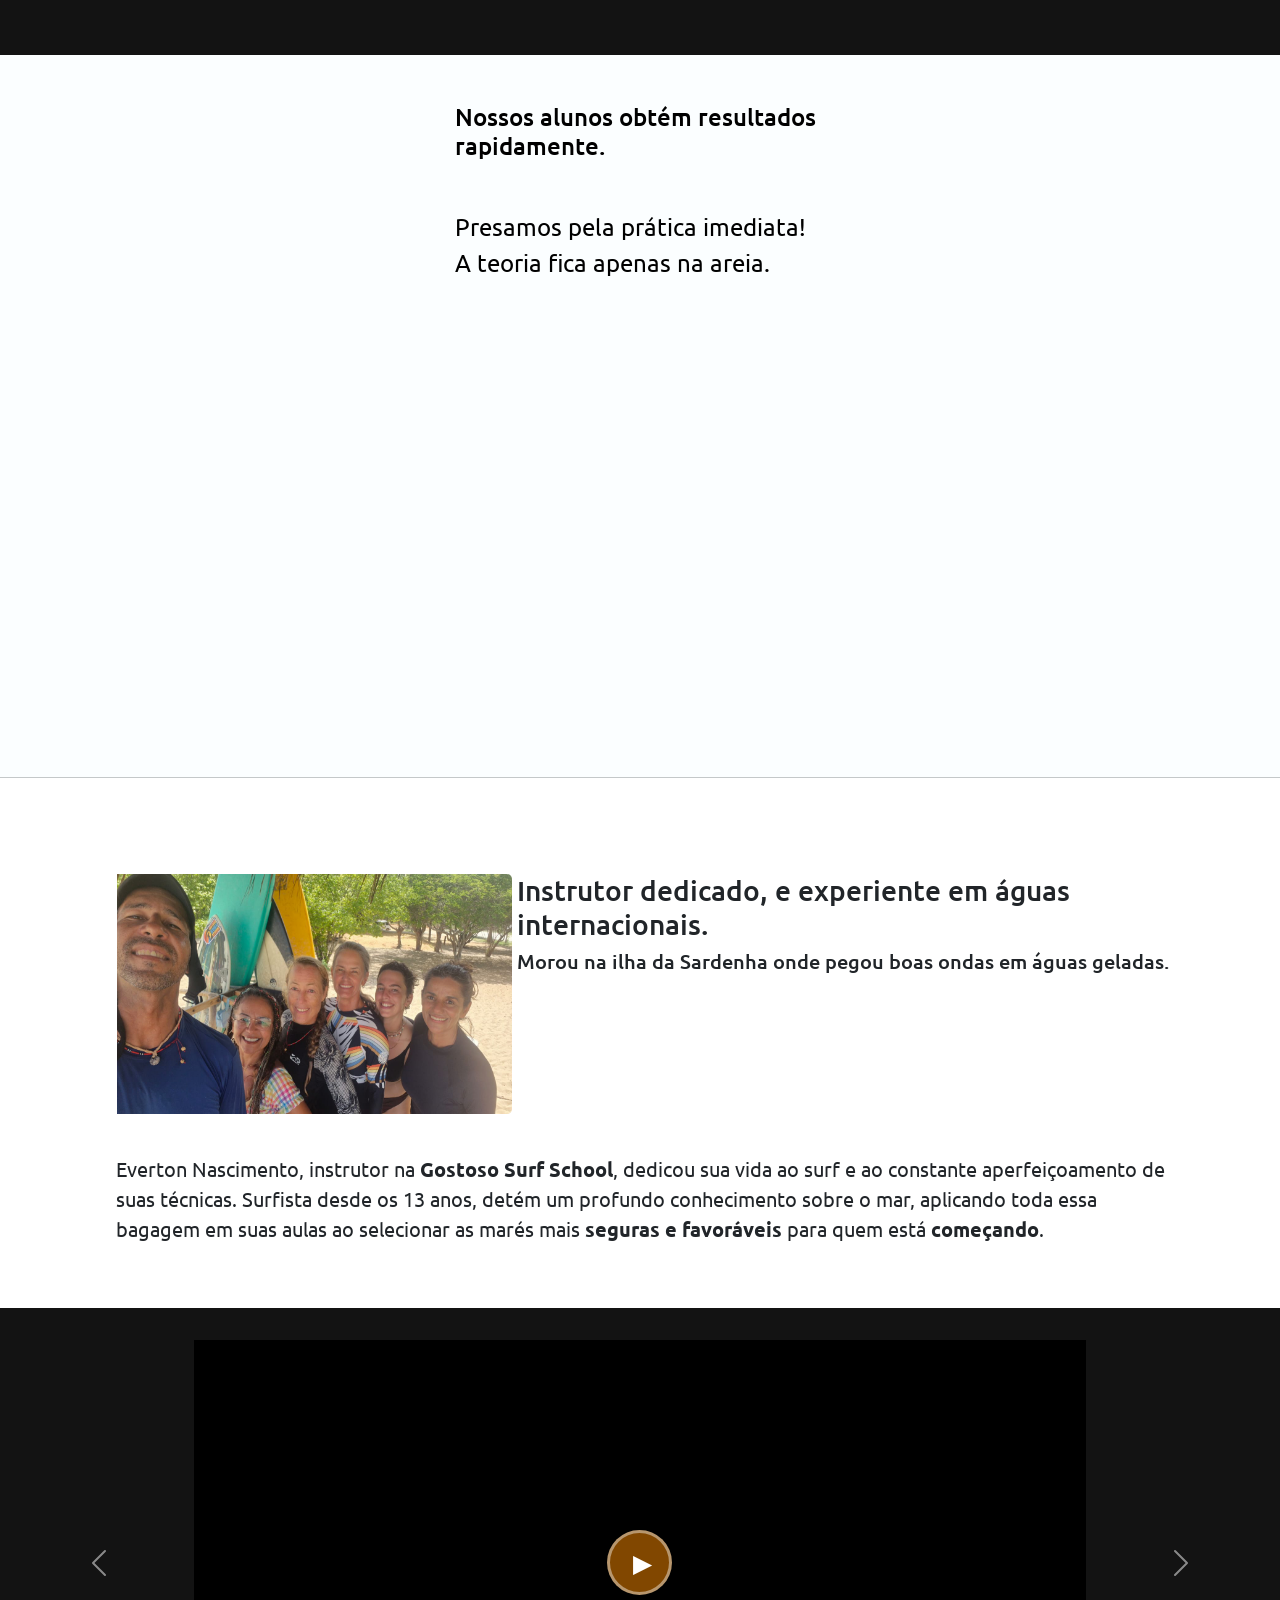
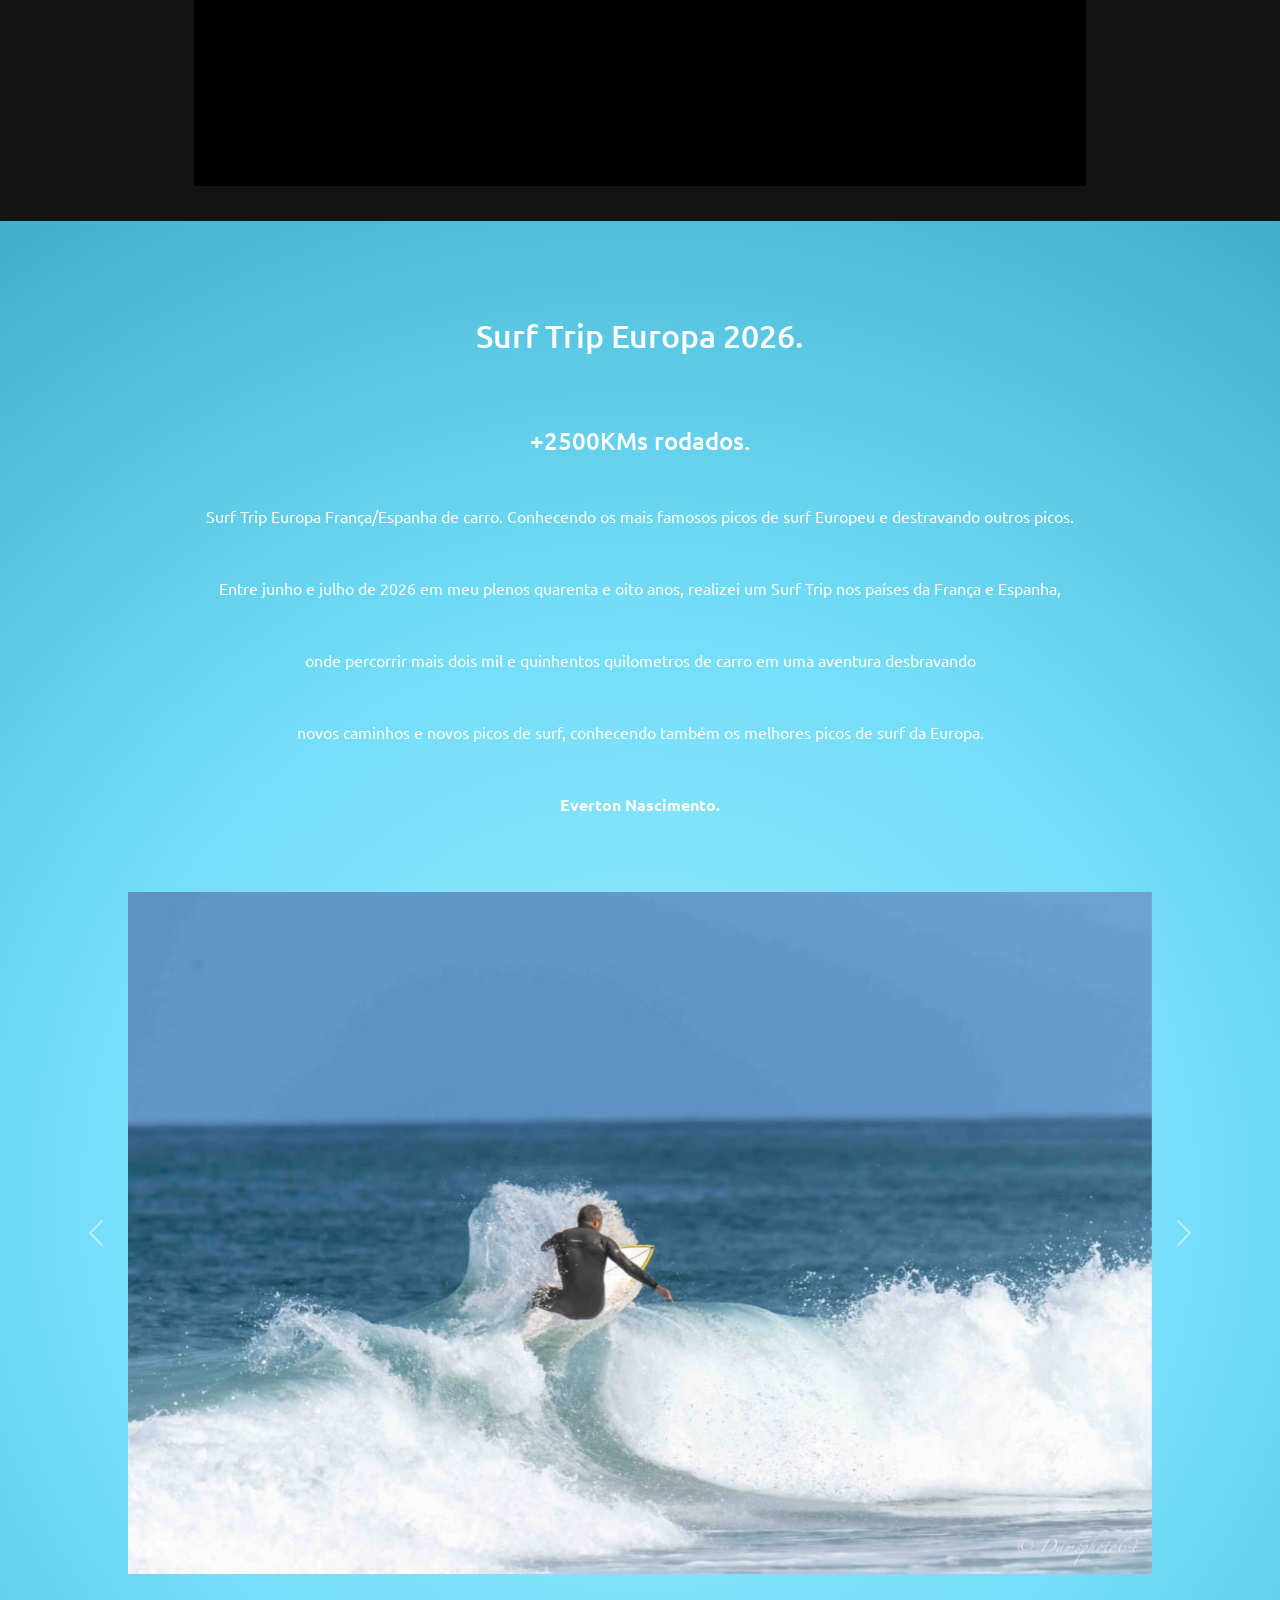
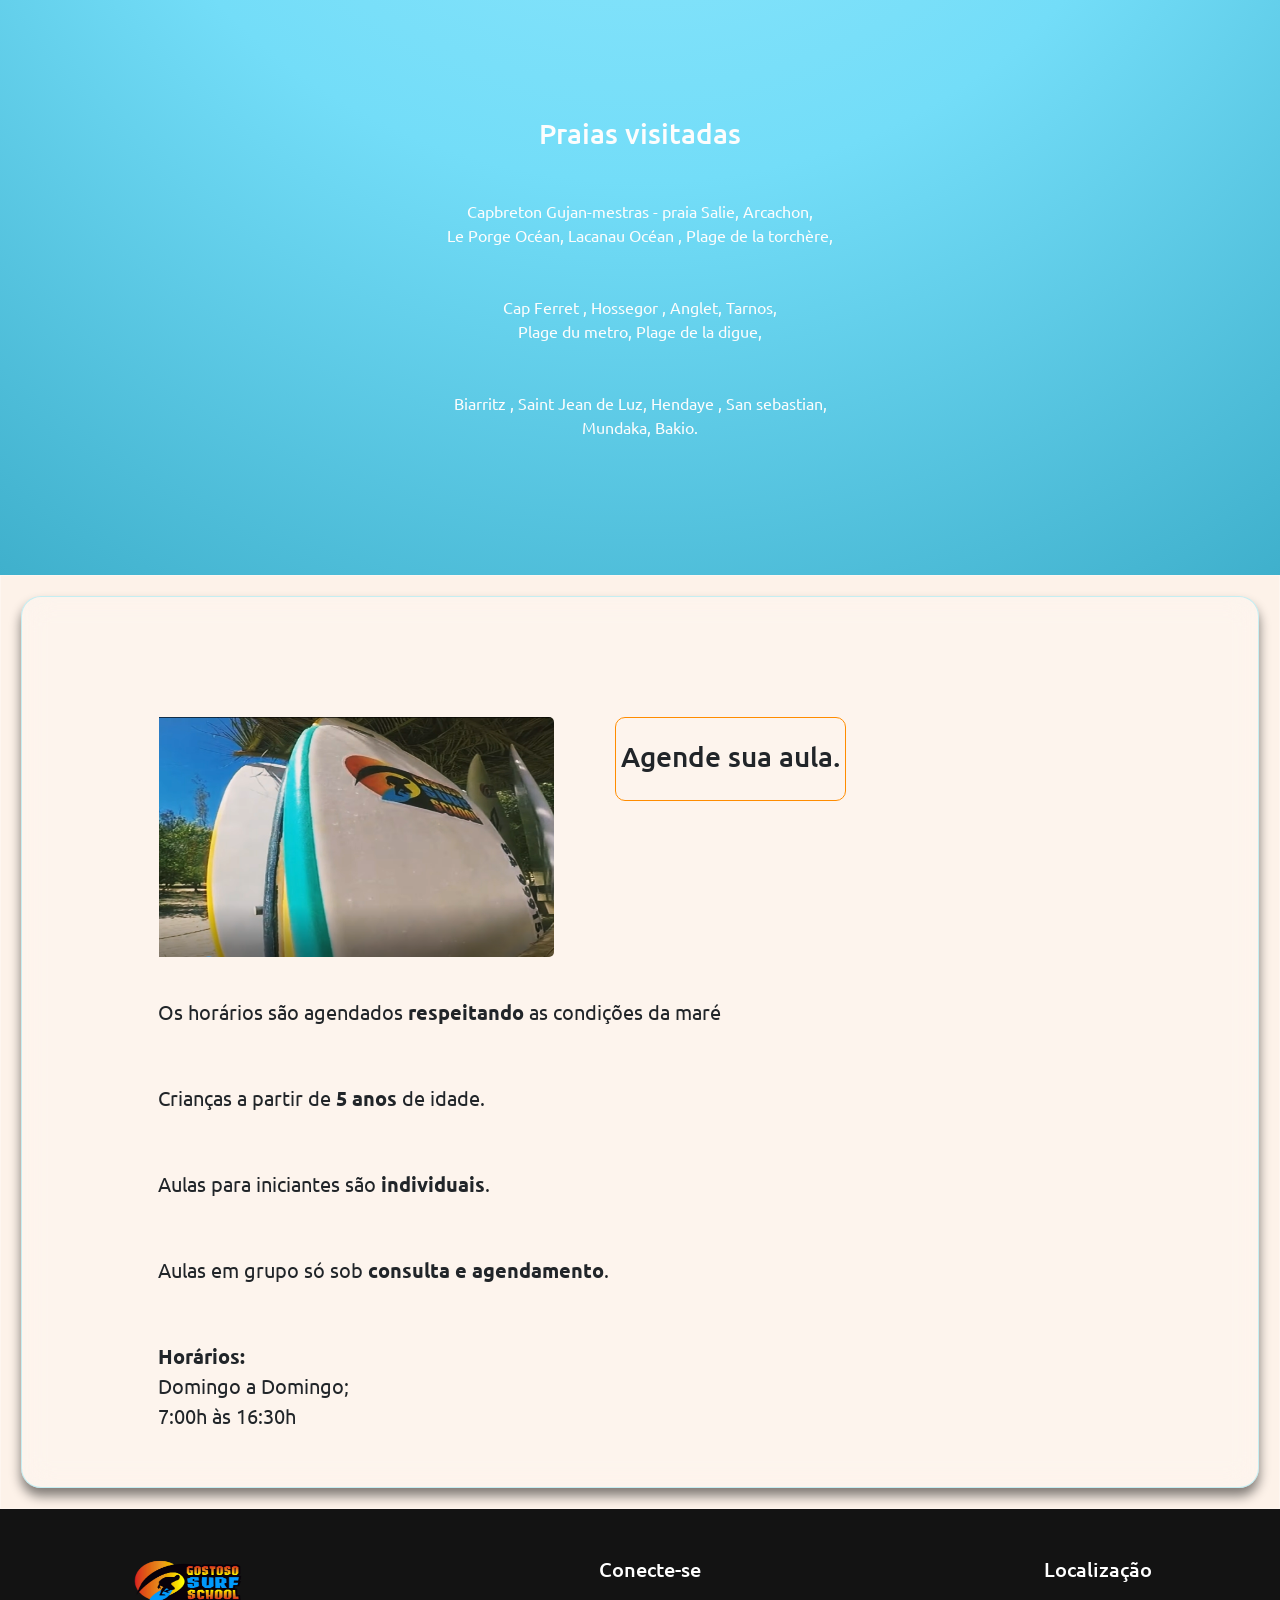
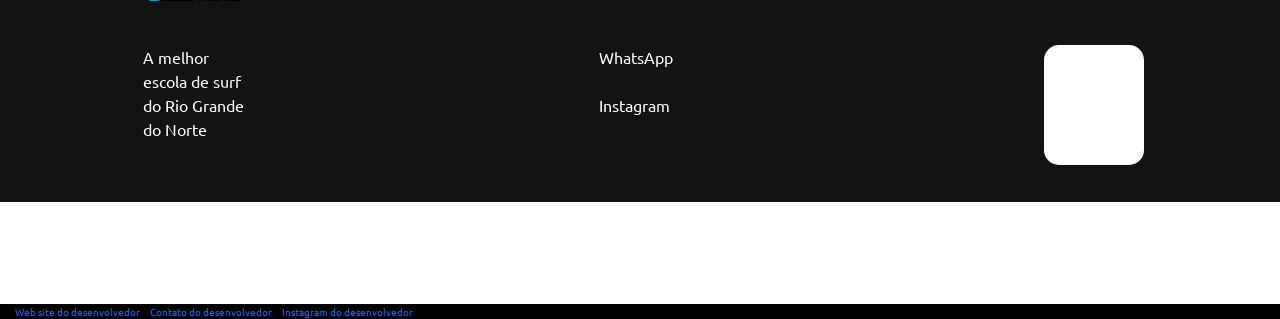
==== commit 7f4a8142: "surf trip finished" ====
--- a/index.html
+++ b/index.html
@@ -202,10 +202,12 @@
                 <span class="carousel-control-next-icon" aria-hidden="true"></span>
             </button>
         </div>
+        <br>
     </section>
 
+    <!--
     <div style="width: 100%; height: 2em; background: white;"></div>
-
+    -->
 
      <!--surf trip europa 2026-->
     <section id="surftrip1">
@@ -215,9 +217,9 @@
             <h2 class="p1">
                 Surf Trip Europa 2026.
             </h2>
-            <p class="p1">
+            <h4 class="p1">
                 +2500KMs rodados.
-            </p>
+            </h4>
 
             <p class="p1">
                 Surf Trip Europa França/Espanha de carro.
@@ -239,15 +241,15 @@
             </p>
 
             <p class="p1">
-                Everton Nascimento.
+              <strong>Everton Nascimento.</strong>
+                
             </p>
            
         </div>
-        <br><br>
         
 
         <div id="carouselExampleFadesurftrip01" class="carousel slide carousel-fade" data-bs-ride="carousel">
-            <div class="carousel-inner">
+            <div id="fotosSurftrip01" class="carousel-inner">
               <div class="carousel-item active">
                 <img src="./surftrip01/a2e79f88-b7a4-40be-821a-f5b54ddff28b.png" class="d-block w-100" alt="Nossa escola 'Gostos Surf School' fica na praia de Tourinhos no Rio Grande do Norte">
               </div>
@@ -340,17 +342,51 @@
               
 
             </div>
-            <button class="carousel-control-prev" type="button" data-bs-target="#carouselExampleFade" data-bs-slide="prev">
+            <button class="carousel-control-prev" type="button" data-bs-target="#carouselExampleFadesurftrip01" data-bs-slide="prev">
               <span class="carousel-control-prev-icon" aria-hidden="true"></span>
               <span class="visually-hidden">Previous</span>
             </button>
-            <button class="carousel-control-next" type="button" data-bs-target="#carouselExampleFade" data-bs-slide="next">
+            <button class="carousel-control-next" type="button" data-bs-target="#carouselExampleFadesurftrip01" data-bs-slide="next">
               <span class="carousel-control-next-icon" aria-hidden="true"></span>
               <span class="visually-hidden">Next</span>
             </button>
           </div>
-        
-          <br><br><br>
+          
+          <div id="praiasVisitadas">
+
+          <h3 id="praiasVisitadasH3" class="p1">
+            Praias visitadas
+          </h3>
+
+          <p class="p1">
+            Capbreton
+            Gujan-mestras - praia Salie,
+            Arcachon,<br>
+            Le Porge Océan, 
+            Lacanau Océan ,
+            Plage de la torchère,
+          </p>
+
+          <p class="p1">
+            Cap Ferret ,
+            Hossegor ,
+            Anglet,
+            Tarnos, <br>
+            Plage du metro,
+            Plage de la digue,
+          </p>
+
+          <p class="p1">
+            Biarritz ,
+            Saint Jean de Luz,
+            Hendaye ,
+            San sebastian, <br>
+            Mundaka,
+            Bakio.
+          </p>
+        </div>
+
+          <br><br><br><br><br>
     </section>
     <!--surf trip europa 2026-->
 
--- a/css/index.css
+++ b/css/index.css
@@ -219,7 +219,8 @@
  #surftrip1{
     width: 100%;
     height: auto;
-    background: #131313;
+    /*background: #131313;*/
+    background: radial-gradient(circle,  #90e7fd 10%,#73ddf8 50%, #3fb0cc 100% );
     margin-top: -1.3em;
     position: relative;
 }
@@ -245,6 +246,28 @@
     position: relative;
     margin-top: 5em;
     z-index: 1;
+}
+
+#fotosSurftrip01{
+    display: flex;
+    align-items: center;
+    width: 100%;
+    height: 30em;
+}
+
+#praiasVisitadas{
+    display: flex;
+    flex-direction: column;
+    justify-content: center;
+    align-items: center;
+
+}
+
+#praiasVisitadasH3{
+    display: flex;
+    flex-direction: column;
+    justify-content: center;
+    align-items: center;
 }
 
  /*surf trip europa*/
@@ -731,7 +754,8 @@
         #surftrip1{
             width: 100%;
             height: auto;
-            background: #131313;
+            /*background: #131313;*/
+            background: radial-gradient(circle,  #90e7fd 10%,#73ddf8 50%, #3fb0cc 100% );
             margin-top: -1.3em;
             position: relative;
         }
@@ -750,6 +774,15 @@
             position: relative;
             margin-top: 5em;
             z-index: 1;
+        }
+
+        #fotosSurftrip01{
+            background-repeat: no-repeat;
+            height: 50em;
+            width: 80%;
+            align-items: center;
+            margin-left: 6em;
+            display: flex;
         }
 
     /*surf trip europa*/
@@ -1244,7 +1277,8 @@
      #surftrip1{
         width: 100%;
         height: auto;
-        background: #131313;
+        /*background: #131313;*/
+        background: radial-gradient(circle,  #90e7fd 10%,#73ddf8 50%, #3fb0cc 100% );
         margin-top: -1.3em;
         position: relative;
     }
@@ -1264,6 +1298,15 @@
         align-items: center !important;
         text-align: center;
         position: relative;
+    }
+
+    #fotosSurftrip01{
+            background-repeat: no-repeat;
+            height: 50em;
+            width: 80%;
+            align-items: center;
+            /*margin-left: 6em;*/
+            display: flex;
     }
 
     /*surf trip europa*/
@@ -1688,12 +1731,6 @@
         z-index: 2;
     }
 
-
-
-    
-    
-   
-
     #carouselExampleFade{
         display: flex;
          justify-content: center !important;
@@ -1736,7 +1773,8 @@
     #surftrip1{
         width: 100%;
         height: auto;
-        background: #131313;
+        /*background: #131313;*/
+        background: radial-gradient(circle,  #90e7fd 10%,#73ddf8 50%, #3fb0cc 100% );
         margin-top: -1.3em;
         position: relative;
     }
@@ -1756,6 +1794,15 @@
         align-items: center !important;
         text-align: center;
         position: relative;
+    }
+
+    #fotosSurftrip01{
+        background-repeat: no-repeat;
+        height: 60em;
+        width: 80%;
+        align-items: center;
+        /*margin-left: 6em;*/
+        display: flex;
     }
 
     /*surf trip europa*/
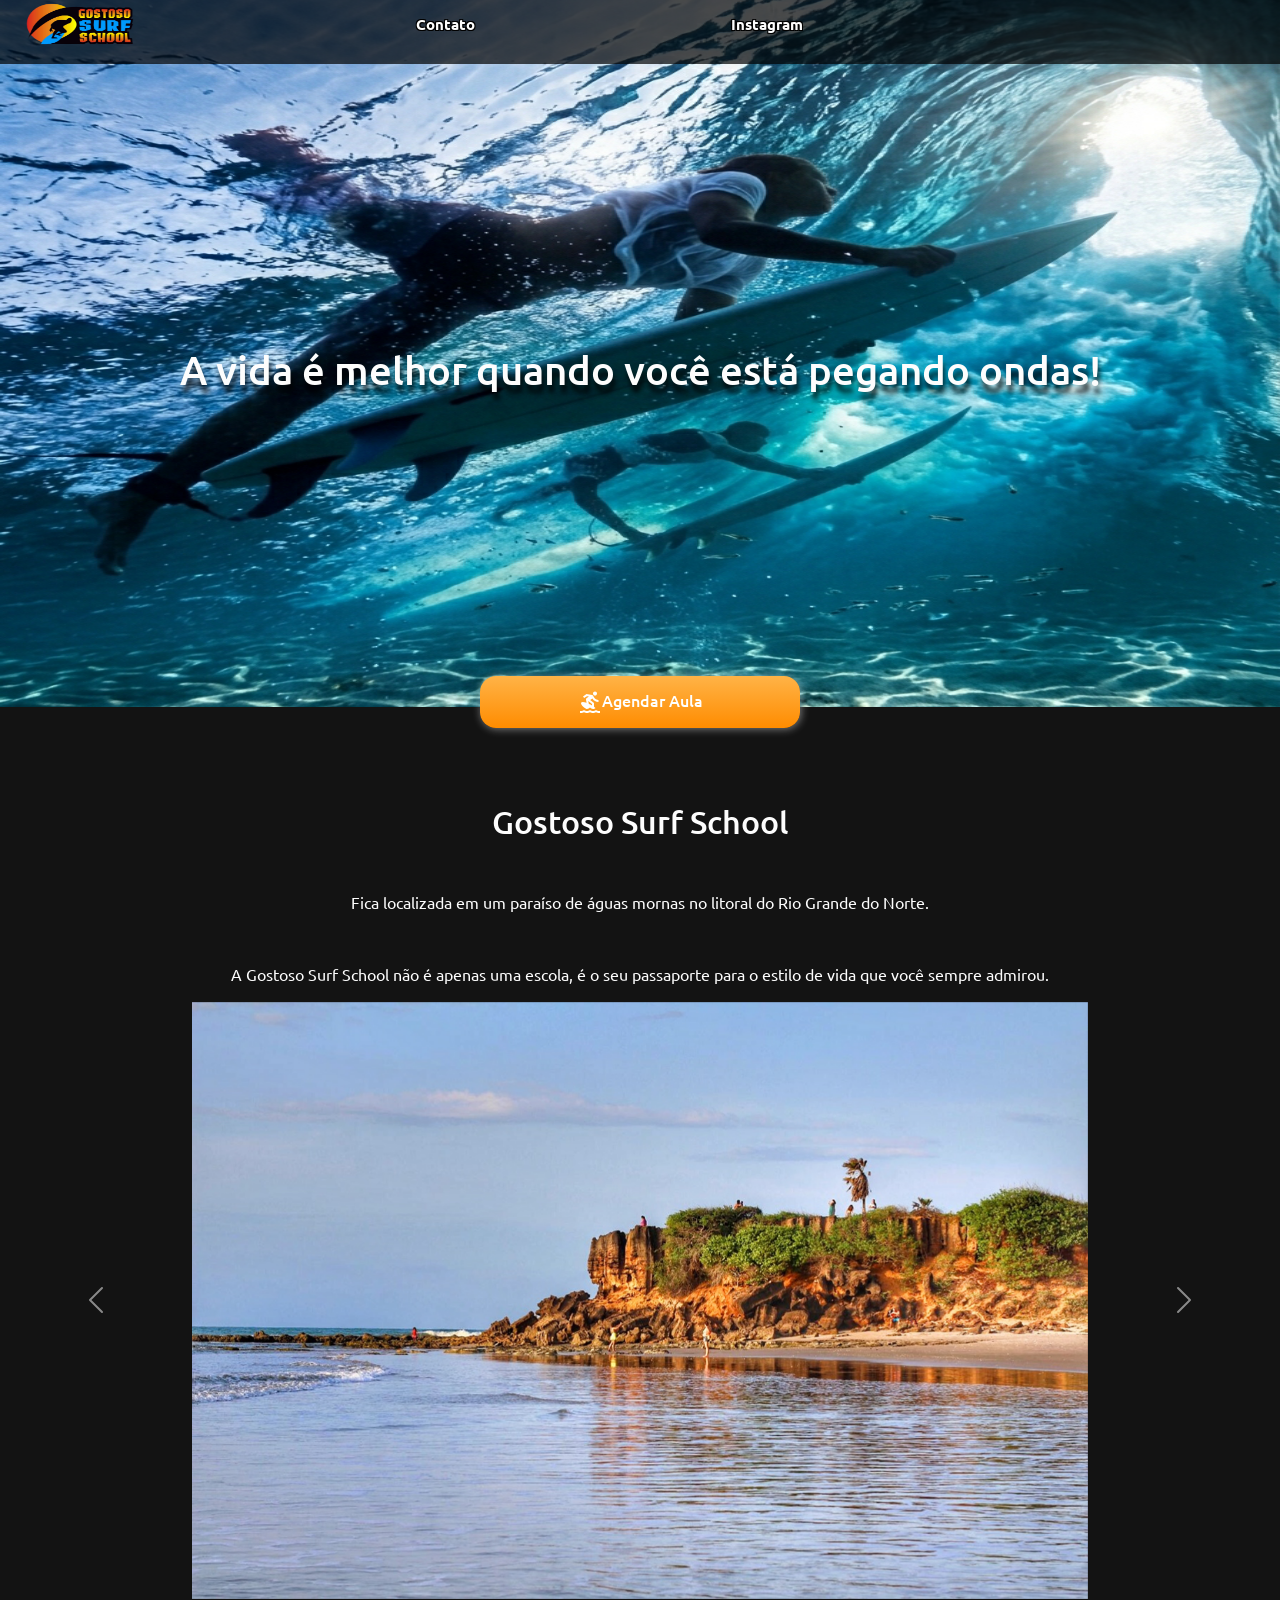
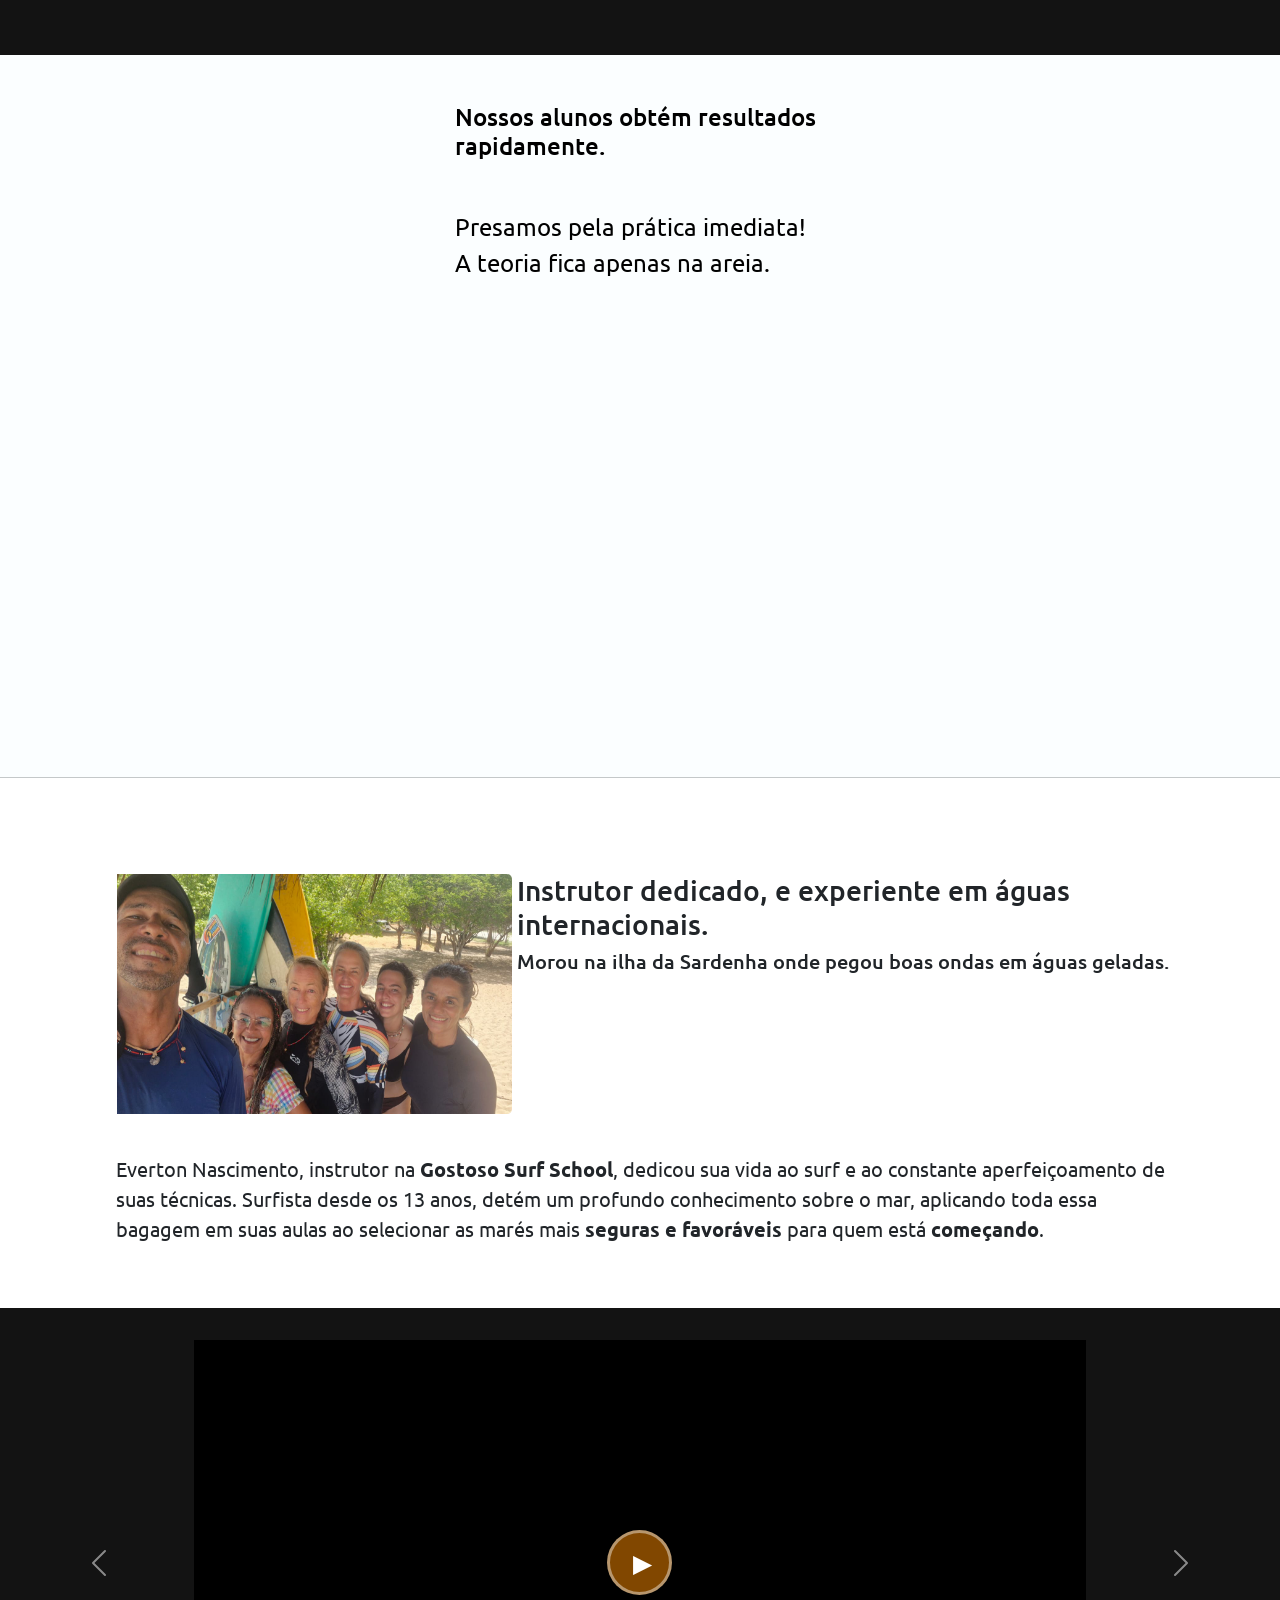
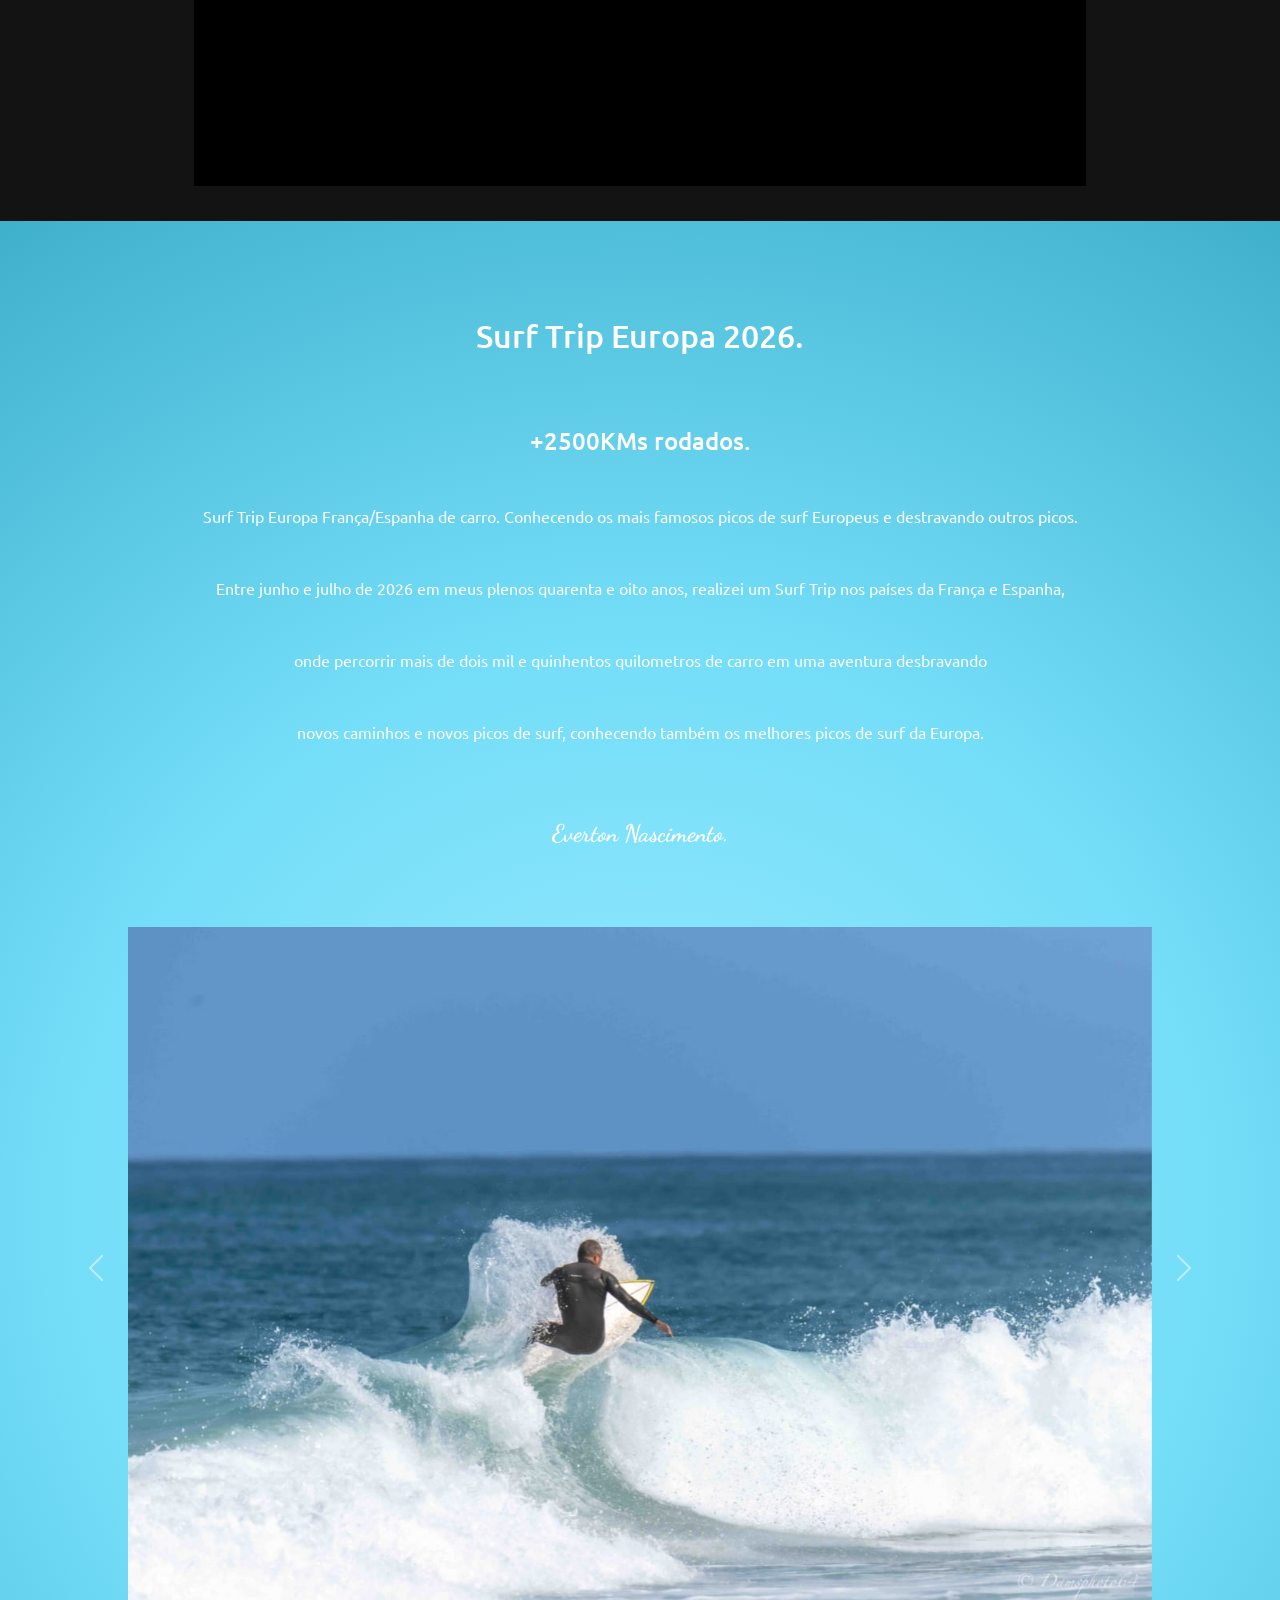
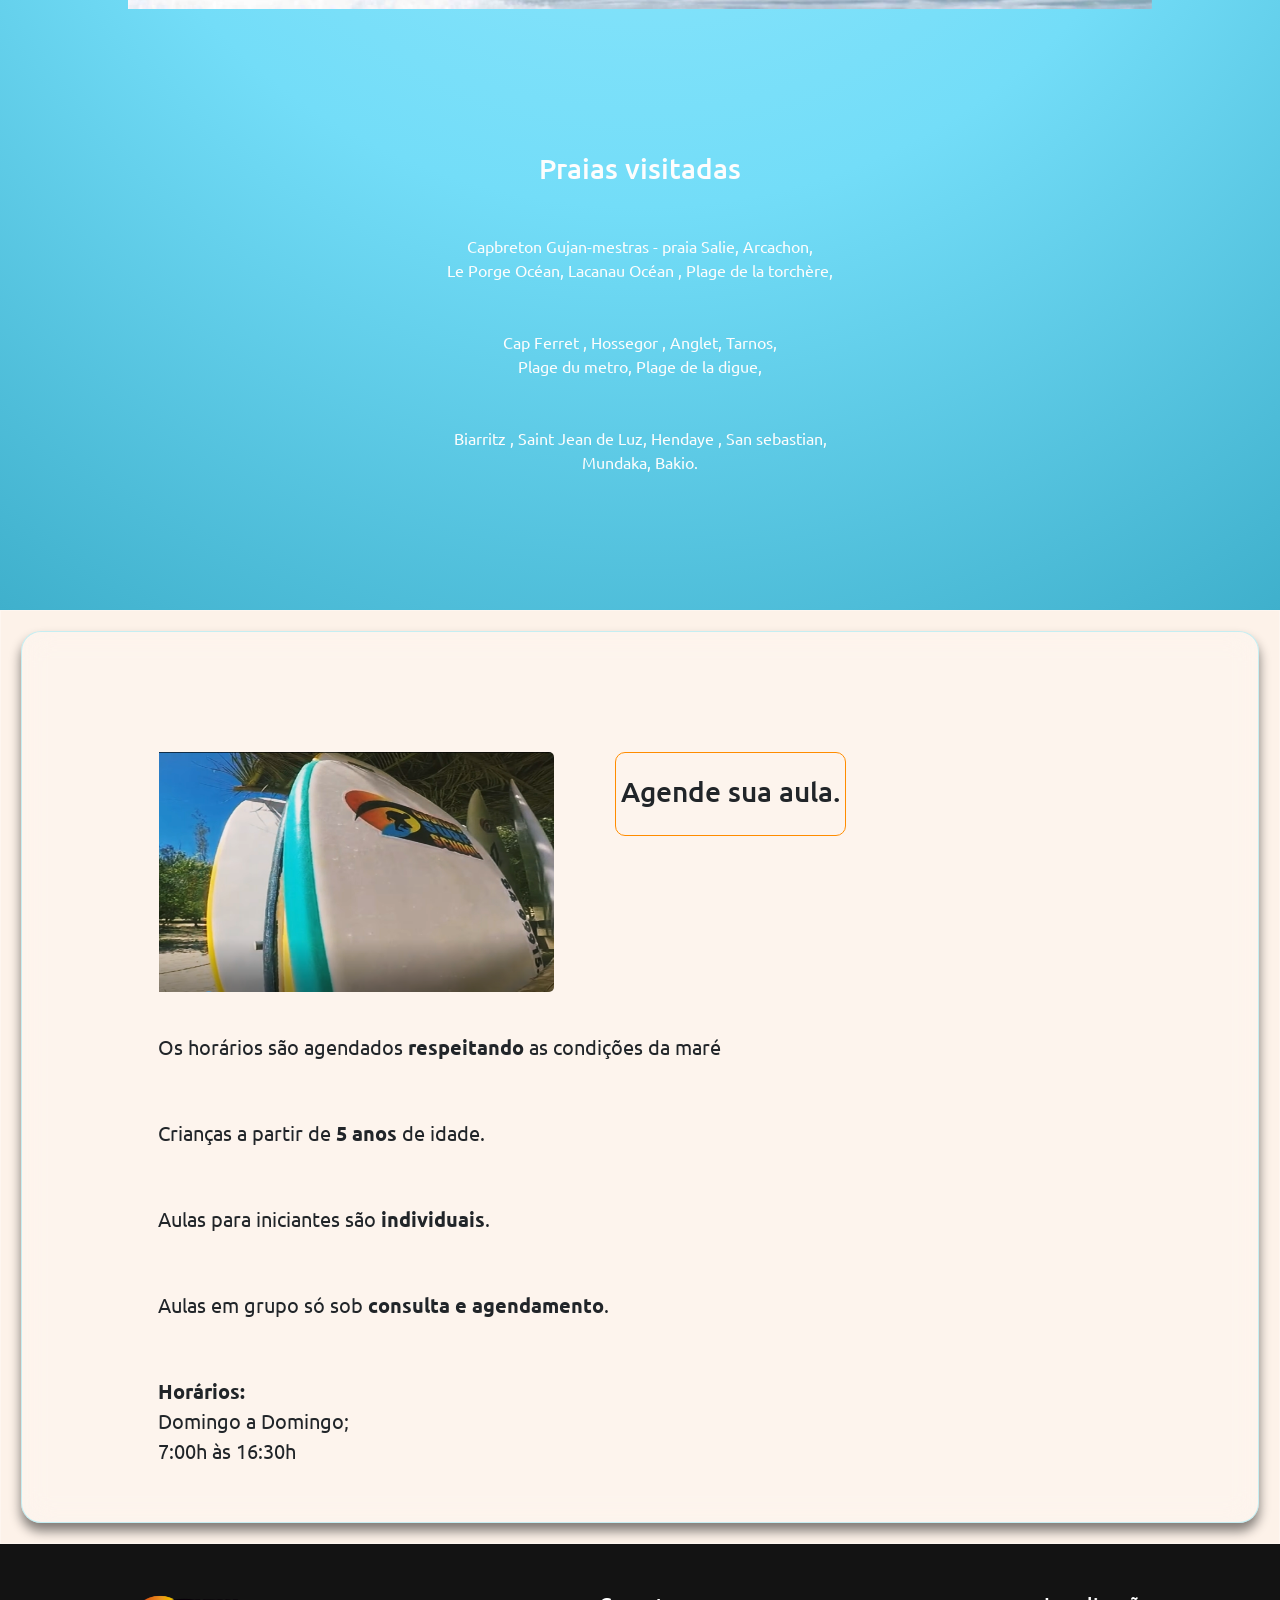
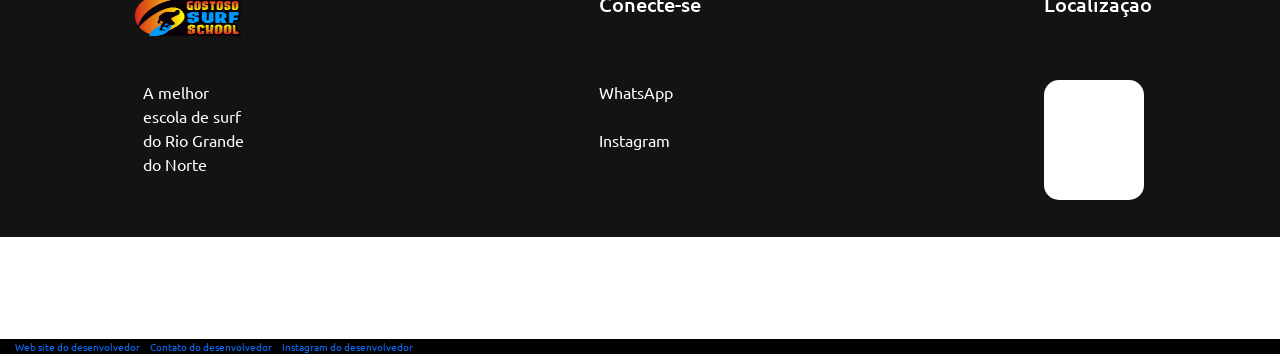
==== commit 2136b5d3: "ajustes fontes/textos" ====
--- a/index.html
+++ b/index.html
@@ -24,6 +24,11 @@
     <link rel="stylesheet" href="css/bootstrap.min.css">
 
     <link rel="stylesheet" href="css/index.css">
+    <!--font family-->
+    <link rel="preconnect" href="https://fonts.googleapis.com">
+    <link rel="preconnect" href="https://fonts.gstatic.com" crossorigin>
+    <link href="https://fonts.googleapis.com/css2?family=Dancing+Script:wght@400..700&display=swap" rel="stylesheet">
+    <!--font family-->
 </head>
 
 <body>
@@ -223,16 +228,16 @@
 
             <p class="p1">
                 Surf Trip Europa França/Espanha de carro.
-                Conhecendo os mais famosos picos de surf Europeu e destravando outros picos.
+                Conhecendo os mais famosos picos de surf Europeus e destravando outros picos.
                 
             </p>
 
             <p class="p1">
-                Entre junho e julho de 2026 em meu plenos quarenta e oito anos, realizei um Surf Trip nos países da França e Espanha,
+                Entre junho e julho de 2026 em meus plenos quarenta e oito anos, realizei um Surf Trip nos países da França e Espanha,
             </p>
 
             <p class="p1">
-                onde percorrir mais dois mil e quinhentos quilometros de carro em uma aventura desbravando
+                onde percorrir mais de dois mil e quinhentos quilometros de carro em uma aventura desbravando
                
             </p>
 
@@ -240,7 +245,7 @@
                 novos caminhos e novos picos de surf, conhecendo também os melhores picos de surf da Europa.
             </p>
 
-            <p class="p1">
+            <p id="assinaturaSurfTrip01" class="p1" style="font-size: 18pt; font-family: Dancing Script, cursive;">
               <strong>Everton Nascimento.</strong>
                 
             </p>
